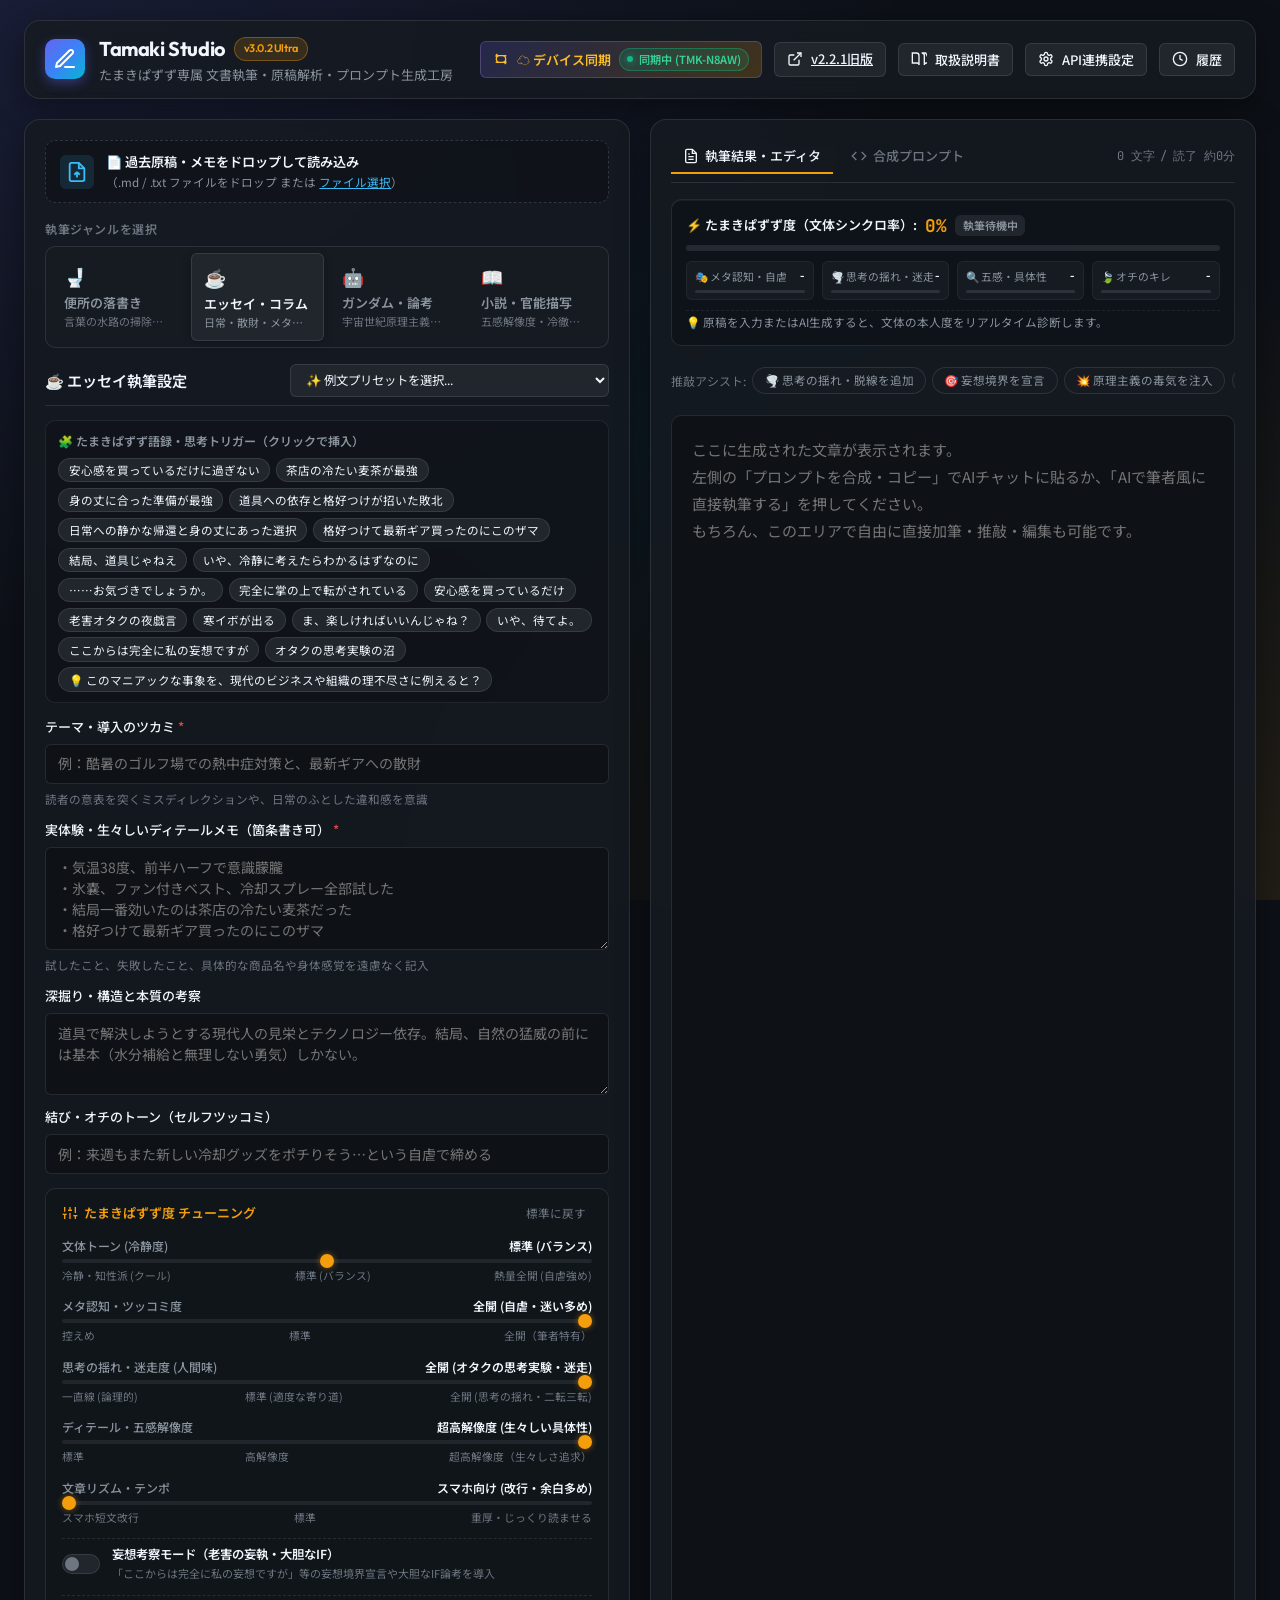
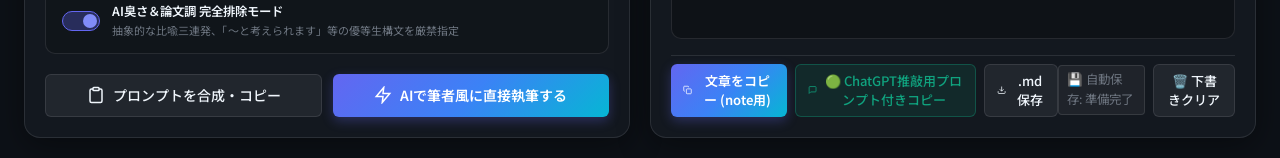
==== index.html @ 3c7a878f "Fix cloud relay server: Replace invalid KVDB with robust CORS REST API and verify POST/PUT/GET endpo" ====
<!DOCTYPE html>
<html lang="ja">
<head>
  <meta charset="UTF-8">
  <meta name="viewport" content="width=device-width, initial-scale=1.0, maximum-scale=1.0, user-scalable=no, viewport-fit=cover">
  <meta name="robots" content="noindex, nofollow">
  <title>Tamaki Studio v3.0.2 Ultra | たまきぱずず専属 執筆工房</title>
  <meta name="description" content="たまきぱずず氏特有の文体・思考様式（鋭いメタ認知・高い解像度・宇宙世紀原理主義・思考の迷走・生々しいリアリズム・軽妙なオチ）を完全再現する専用執筆支援スタジオ">
  
  <!-- iPhone / PWA Mobile App Support -->
  <meta name="apple-mobile-web-app-capable" content="yes">
  <meta name="apple-mobile-web-app-status-bar-style" content="black-translucent">
  <meta name="apple-mobile-web-app-title" content="TamakiStudio">
  <meta name="theme-color" content="#0d1117">
  <link rel="manifest" href="manifest.json">
  <link rel="apple-touch-icon" href="data:image/svg+xml,<svg xmlns='http://www.w3.org/2000/svg' viewBox='0 0 100 100' fill='%236366f1'><rect width='100' height='100' rx='20' fill='%230d1117'/><path d='M25 75h50M55 25l15 15L35 75l-15 5 5-15 30-40z' stroke='%23f59e0b' stroke-width='6' stroke-linecap='round' stroke-linejoin='round' fill='none'/></svg>">
  
  <link rel="preconnect" href="https://fonts.googleapis.com">
  <link rel="preconnect" href="https://fonts.gstatic.com" crossorigin>
  <link href="https://fonts.googleapis.com/css2?family=Inter:wght@300;400;500;600;700&family=Noto+Sans+JP:wght@300;400;500;700&family=Outfit:wght@400;600;700&family=JetBrains+Mono:wght@400;500&display=swap" rel="stylesheet">
  <link rel="stylesheet" href="styles.css">
</head>
<body>
  <div class="app-container">
    <!-- Header -->
    <header class="app-header">
      <div class="brand">
        <div class="logo-icon">
          <svg width="24" height="24" viewBox="0 0 24 24" fill="none" stroke="currentColor" stroke-width="2" stroke-linecap="round" stroke-linejoin="round">
            <path d="M12 20h9"></path>
            <path d="M16.5 3.5a2.121 2.121 0 0 1 3 3L7 19l-4 1 1-4L16.5 3.5z"></path>
          </svg>
        </div>
        <div class="brand-text">
          <h1>Tamaki Studio <span class="badge badge-pulse">v3.0.2 Ultra</span></h1>
          <p class="subtitle">たまきぱずず専属 文書執筆・原稿解析・プロンプト生成工房</p>
        </div>
      </div>
      <div class="header-actions">
        <button id="btn-mobile-sync" class="btn-secondary btn-sm btn-highlight-mobile" title="Mac ↔ iPhone クロスデバイス連続作業同期">
          <svg width="16" height="16" viewBox="0 0 24 24" fill="none" stroke="currentColor" stroke-width="2"><path d="M17.5 19.5 20 17m0 0-2.5-2.5M20 17H10C7.2 17 5 14.8 5 12s2.2-5 5-5h10M6.5 4.5 4 7m0 0 2.5 2.5M4 7h10c2.8 0 5 2.2 5 5s-2.2 5-5 5H4"/></svg>
          <span>☁️ デバイス同期</span>
          <span class="sync-status-badge" id="header-sync-status"><span class="sync-dot"></span><span id="sync-status-text">未同期</span></span>
        </button>
        <a href="./v2.2.1/index.html" target="_blank" id="btn-v221" class="btn-secondary btn-sm" title="旧バージョン v2.2.1 Pro を開く">
          <svg width="16" height="16" viewBox="0 0 24 24" fill="none" stroke="currentColor" stroke-width="2"><path d="M18 13v6a2 2 0 0 1-2 2H5a2 2 0 0 1-2-2V8a2 2 0 0 1 2-2h6"></path><polyline points="15 3 21 3 21 9"></polyline><line x1="10" y1="14" x2="21" y2="3"></line></svg>
          <span>v2.2.1旧版</span>
        </a>
        <button id="btn-guide" class="btn-secondary btn-sm" title="取扱説明書・ガイド">
          <svg width="16" height="16" viewBox="0 0 24 24" fill="none" stroke="currentColor" stroke-width="2"><path d="M2 3h6a4 4 0 0 1 4 4v14a3 3 0 0 0-3-3H2z"></path><path d="M22 3h-6a4 4 0 0 1 4 4v14a3 3 0 0 1 3-3h7z"></path></svg>
          <span>取扱説明書</span>
        </button>
        <button id="btn-api-settings" class="btn-secondary btn-sm" title="API設定">
          <svg width="16" height="16" viewBox="0 0 24 24" fill="none" stroke="currentColor" stroke-width="2"><path d="M12.22 2h-.44a2 2 0 0 0-2 2v.18a2 2 0 0 1-1 1.73l-.43.25a2 2 0 0 1-2 0l-.15-.08a2 2 0 0 0-2.73.73l-.22.38a2 2 0 0 0 .73 2.73l.15.1a2 2 0 0 1 1 1.72v.51a2 2 0 0 1-1 1.74l-.15.09a2 2 0 0 0-.73 2.73l.22.38a2 2 0 0 0 2.73.73l.15-.08a2 2 0 0 1 2 0l.43.25a2 2 0 0 1 1 1.73V20a2 2 0 0 0 2 2h.44a2 2 0 0 0 2-2v-.18a2 2 0 0 1 1-1.73l.43-.25a2 2 0 0 1 2 0l.15.08a2 2 0 0 0 2.73-.73l.22-.39a2 2 0 0 0-.73-2.73l-.15-.08a2 2 0 0 1-1-1.74v-.5a2 2 0 0 1 1-1.74l.15-.09a2 2 0 0 0 .73-2.73l-.22-.38a2 2 0 0 0-2.73-.73l-.15.08a2 2 0 0 1-2 0l-.43-.25a2 2 0 0 1-1-1.73V4a2 2 0 0 0-2-2z"></path><circle cx="12" cy="12" r="3"></circle></svg>
          <span>API連携設定</span>
        </button>
        <button id="btn-history" class="btn-secondary btn-sm" title="生成履歴">
          <svg width="16" height="16" viewBox="0 0 24 24" fill="none" stroke="currentColor" stroke-width="2"><circle cx="12" cy="12" r="10"></circle><polyline points="12 6 12 12 16 14"></polyline></svg>
          <span>履歴</span>
        </button>
      </div>
    </header>

    <!-- Main Workspace -->
    <main class="workspace-grid">
      <!-- Left Panel: Input & Control -->
      <section class="panel input-panel">
        
        <!-- Document Drop Zone (v2.0 New Feature) -->
        <div class="drop-zone-card" id="drop-zone">
          <input type="file" id="file-input" accept=".md,.txt,.json" class="hidden-file-input">
          <div class="drop-zone-inner" id="drop-zone-inner">
            <div class="drop-icon">
              <svg width="22" height="22" viewBox="0 0 24 24" fill="none" stroke="currentColor" stroke-width="2"><path d="M14 2H6a2 2 0 0 0-2 2v16a2 2 0 0 0 2 2h12a2 2 0 0 0 2-2V8z"></path><polyline points="14 2 14 8 20 8"></polyline><line x1="12" y1="18" x2="12" y2="12"></line><line x1="9" y1="15" x2="12" y2="12"></line><line x1="15" y1="15" x2="12" y2="12"></line></svg>
            </div>
            <div class="drop-text">
              <span class="drop-title">📄 過去原稿・メモをドロップして読み込み</span>
              <span class="drop-sub">（.md / .txt ファイルをドロップ または <span class="drop-link">ファイル選択</span>）</span>
            </div>
          </div>
          <!-- Loaded Document Status Bar -->
          <div class="loaded-doc-bar hidden" id="loaded-doc-bar">
            <div class="doc-info">
              <span class="doc-badge">読込原稿</span>
              <span class="doc-name" id="loaded-doc-name">note_subculture.md</span>
              <span class="doc-chars" id="loaded-doc-chars">(0文字)</span>
            </div>
            <div class="doc-actions">
              <button type="button" id="btn-apply-doc-form" class="btn-text-sm" title="原稿からフォームへ要点を自動展開">フォームへ展開</button>
              <button type="button" id="btn-clear-doc" class="btn-text-sm text-danger" title="原稿の読み込みを解除">&times; 解除</button>
            </div>
          </div>
        </div>

        <!-- Mode Tabs -->
        <div class="mode-tabs-container">
          <div class="tabs-label">執筆ジャンルを選択</div>
          <div class="mode-tabs">
            <button class="mode-tab" data-mode="detox" id="tab-detox">
              <span class="tab-icon">🚽</span>
              <span class="tab-title">便所の落書き</span>
              <span class="tab-desc">言葉の水路の掃除・無機質デトックス</span>
            </button>
            <button class="mode-tab active" data-mode="essay" id="tab-essay">
              <span class="tab-icon">☕</span>
              <span class="tab-title">エッセイ・コラム</span>
              <span class="tab-desc">日常・散財・メタ認知・軽妙なオチ</span>
            </button>
            <button class="mode-tab" data-mode="subculture" id="tab-subculture">
              <span class="tab-icon">🤖</span>
              <span class="tab-title">ガンダム・論考</span>
              <span class="tab-desc">宇宙世紀原理主義・トミノ節・SF考証</span>
            </button>
            <button class="mode-tab" data-mode="novel" id="tab-novel">
              <span class="tab-icon">📖</span>
              <span class="tab-title">小説・官能描写</span>
              <span class="tab-desc">五感解像度・冷徹なメタ認知・大人の機微</span>
            </button>
          </div>
        </div>

        <!-- Dynamic Form Fields -->
        <div class="form-container">
          <div class="form-header">
            <h2 id="form-title">☕ エッセイ執筆設定</h2>
            <div class="preset-selector-wrapper">
              <select id="preset-selector" class="preset-dropdown" title="代表的なプリセット原稿を選択">
                <option value="" disabled selected>✨ 例文プリセットを選択...</option>
                <optgroup label="☕ エッセイ・散財">
                  <option value="essay_golf">真夏の酷暑ゴルフと冷却ベスト散財</option>
                  <option value="essay_gadget">最新ガジェット沼と安心感の購入</option>
                </optgroup>
                <optgroup label="🤖 ガンダム・サブカル論考">
                  <option value="subculture_gundam52">ガンダム全52話打ち切りIFとトミノメモ</option>
                  <option value="subculture_colony">テキサスコロニー建造とメガ・イマジニアリング</option>
                  <option value="subculture_requiem">復讐のレクイエムと看板(IP)の必然性</option>
                </optgroup>
                <optgroup label="📖 小説・官能描写">
                  <option value="novel_office">雨の夜のオフィスと冷徹なメタ認知</option>
                  <option value="novel_drive">車内の密室と理性が崩れるグラデーション</option>
                </optgroup>
              </select>
            </div>
          </div>

          <!-- Detox Fields (便所の落書き・言葉の水路の掃除モード) -->
          <div class="mode-fields hidden" id="fields-detox">
            <div class="detox-card">
              <div class="detox-card-header">
                <span class="detox-badge">🚽 無機質デトックスモード</span>
                <span class="detox-counter" id="detox-char-count">0 文字</span>
              </div>
              <p class="detox-hint">
                パラメータやAI診断を意識せず、ただ頭に浮かんだ恥ずかしい文章や感情をそのまま吐き出してください。自意識の目詰まりを掃除する無機質な空間です。
              </p>
              <textarea id="detox-input" rows="7" class="detox-textarea" placeholder="ここに生の感情や思考をそのまま書き殴ってください（装飾・AIチェック・パラメータ設定は一切作動しません）..."></textarea>
              <button type="button" id="btn-send-to-studio" class="btn-primary btn-block" style="margin-top: 12px;">
                🚀 AIスタジオへ送る（本編執筆フォームへ展開）
              </button>
            </div>
          </div>

          <!-- Phrase & Thinking Trigger Palette (v2.0 New Feature) -->
          <div class="palette-container">
            <div class="palette-header">
              <span class="palette-title">🧩 たまきぱずず語録・思考トリガー（クリックで挿入）</span>
            </div>
            <div class="palette-chips" id="palette-chips">
              <!-- Dynamically populated based on active mode -->
            </div>
          </div>

          <!-- Essay Fields -->
          <div class="mode-fields" id="fields-essay">
            <div class="form-group">
              <label for="essay-theme">テーマ・導入のツカミ <span class="required">*</span></label>
              <input type="text" id="essay-theme" placeholder="例：酷暑のゴルフ場での熱中症対策と、最新ギアへの散財">
              <span class="hint">読者の意表を突くミスディレクションや、日常のふとした違和感を意識</span>
            </div>

            <div class="form-group">
              <label for="essay-experience">実体験・生々しいディテールメモ（箇条書き可） <span class="required">*</span></label>
              <textarea id="essay-experience" rows="4" placeholder="・気温38度、前半ハーフで意識朦朧
・氷嚢、ファン付きベスト、冷却スプレー全部試した
・結局一番効いたのは茶店の冷たい麦茶だった
・格好つけて最新ギア買ったのにこのザマ"></textarea>
              <span class="hint">試したこと、失敗したこと、具体的な商品名や身体感覚を遠慮なく記入</span>
            </div>

            <div class="form-group">
              <label for="essay-insight">深掘り・構造と本質の考察</label>
              <textarea id="essay-insight" rows="3" placeholder="道具で解決しようとする現代人の見栄とテクノロジー依存。結局、自然の猛威の前には基本（水分補給と無理しない勇気）しかない。"></textarea>
            </div>

            <div class="form-group">
              <label for="essay-ending">結び・オチのトーン（セルフツッコミ）</label>
              <input type="text" id="essay-ending" placeholder="例：来週もまた新しい冷却グッズをポチりそう…という自虐で締める">
            </div>
          </div>

          <!-- Subculture Fields -->
          <div class="mode-fields hidden" id="fields-subculture">
            <div class="form-group">
              <label for="subculture-target">対象作品・トピック <span class="required">*</span></label>
              <input type="text" id="subculture-target" placeholder="例：機動戦士ガンダム 全52話打ち切りIF / テキサスコロニー建造計画">
            </div>

            <div class="form-group">
              <label for="subculture-doubts">感じた違和感・率直な本音 / 思考実験 <span class="required">*</span></label>
              <textarea id="subculture-doubts" rows="3" placeholder="・もし52話まで完走していたら、シャアはア・バオア・クーで戦死してZも逆シャアも消滅していた？
・打ち切られたからこそガンプラブームが生まれ、作品の純度が高まった逆説。
・泥とオイルの匂いがする一兵卒視点のリアリズムこそが宇宙世紀の真髄。"></textarea>
              <span class="hint">看板(IP)と本質を切り分け、オールドタイプ視点の率直な引っかかりを記入</span>
            </div>

            <div class="form-group">
              <label for="subculture-insight">深掘りしたい論点・考察（商業分析・SF技術的検証）</label>
              <textarea id="subculture-insight" rows="4" placeholder="・トミノメモの精査と、富野由悠季という巨匠がアクシデントを劇薬に変えたドラマ構造。
・テキサスコロニー等のメガ・イマジニアリング（ISRU現地資源利用、気候制御、生態系パッケージ）。
・バンダイのビジネスモデルとファンの熱量の化学反応。"></textarea>
            </div>

            <div class="form-group">
              <label for="subculture-ending">結びのトーン</label>
              <input type="text" id="subculture-ending" placeholder="例：「完全に富野御大の掌の上」「今夜は大人しく積みプラのバリでも削る」という老害オタクの自虐着地">
            </div>
          </div>

          <!-- Novel Fields -->
          <div class="mode-fields hidden" id="fields-novel">
            <div class="form-group">
              <label for="novel-characters">登場人物（年齢・立場・性格） <span class="required">*</span></label>
              <textarea id="novel-characters" rows="2" placeholder="主人公：40代半ば・管理職・家庭あり・理性と欲望の板挟み
相手（女性）：30代前半・同僚・普段は凛としているが二人きりだと脆さを見せる"></textarea>
            </div>

            <div class="form-group">
              <label for="novel-setting">舞台・ロケーション・五感環境 <span class="required">*</span></label>
              <input type="text" id="novel-setting" placeholder="例：雨の日の夕暮れ、残業後の暗い事務所／地下駐車場の車内">
              <span class="hint">雨音、エアコンの送風音、タバコの匂い、シートの革の冷たさなど</span>
            </div>

            <div class="form-group">
              <label for="novel-focus">ハイライト・心理の焦点（冷徹な観察眼×情欲） <span class="required">*</span></label>
              <textarea id="novel-focus" rows="3" placeholder="・最初は躊躇し拒絶するが、徐々に理性が崩れていくグラデーション
・行為中も心のどこかで「自分は何をやっているのか」と冷徹に観察するメタ認知
・生々しい囁きと懇願、服を脱ぐ所作の解像度"></textarea>
            </div>

            <div class="form-group">
              <label for="novel-ending">行為後の余韻・着地</label>
              <input type="text" id="novel-ending" placeholder="例：静寂、雨音、戻らなければならない現実への意識とタバコの煙">
            </div>
          </div>

          <!-- Style Tuning Sliders -->
          <div class="tuning-section">
            <div class="tuning-header">
              <div class="tuning-title">
                <svg width="16" height="16" viewBox="0 0 24 24" fill="none" stroke="currentColor" stroke-width="2"><line x1="4" y1="21" x2="4" y2="14"></line><line x1="4" y1="10" x2="4" y2="3"></line><line x1="12" y1="21" x2="12" y2="12"></line><line x1="12" y1="8" x2="12" y2="3"></line><line x1="20" y1="21" x2="20" y2="16"></line><line x1="20" y1="12" x2="20" y2="3"></line><line x1="1" y1="14" x2="7" y2="14"></line><line x1="9" y1="8" x2="15" y2="8"></line><line x1="17" y1="16" x2="23" y2="16"></line></svg>
                たまきぱずず度 チューニング
              </div>
              <button type="button" id="btn-reset-tuning" class="btn-text-sm">標準に戻す</button>
            </div>

            <div class="slider-group">
              <div class="slider-label">
                <span>文体トーン (冷静度)</span>
                <span class="slider-value" id="val-tone">標準 (バランス)</span>
              </div>
              <input type="range" id="slider-tone" min="1" max="3" value="2" step="1">
              <div class="slider-ticks">
                <span>冷静・知性派 (クール)</span>
                <span>標準 (バランス)</span>
                <span>熱量全開 (自虐強め)</span>
              </div>
            </div>

            <div class="slider-group">
              <div class="slider-label">
                <span>メタ認知・ツッコミ度</span>
                <span class="slider-value" id="val-meta">全開 (自虐・迷い多め)</span>
              </div>
              <input type="range" id="slider-meta" min="1" max="3" value="3" step="1">
              <div class="slider-ticks">
                <span>控えめ</span>
                <span>標準</span>
                <span>全開（筆者特有）</span>
              </div>
            </div>

            <div class="slider-group">
              <div class="slider-label">
                <span>思考の揺れ・迷走度 (人間味)</span>
                <span class="slider-value" id="val-turbulence">全開 (オタクの思考実験・迷走)</span>
              </div>
              <input type="range" id="slider-turbulence" min="1" max="3" value="3" step="1">
              <div class="slider-ticks">
                <span>一直線 (論理的)</span>
                <span>標準 (適度な寄り道)</span>
                <span>全開 (思考の揺れ・二転三転)</span>
              </div>
            </div>

            <div class="slider-group">
              <div class="slider-label">
                <span>ディテール・五感解像度</span>
                <span class="slider-value" id="val-detail">超高解像度 (生々しい具体性)</span>
              </div>
              <input type="range" id="slider-detail" min="1" max="3" value="3" step="1">
              <div class="slider-ticks">
                <span>標準</span>
                <span>高解像度</span>
                <span>超高解像度（生々しさ追求）</span>
              </div>
            </div>

            <div class="slider-group">
              <div class="slider-label">
                <span>文章リズム・テンポ</span>
                <span class="slider-value" id="val-tempo">スマホ向け (改行・余白多め)</span>
              </div>
              <input type="range" id="slider-tempo" min="1" max="3" value="1" step="1">
              <div class="slider-ticks">
                <span>スマホ短文改行</span>
                <span>標準</span>
                <span>重厚・じっくり読ませる</span>
              </div>
            </div>

            <div class="toggle-group">
              <label class="toggle-switch">
                <input type="checkbox" id="toggle-delusion">
                <span class="toggle-slider"></span>
              </label>
              <div class="toggle-text">
                <span class="toggle-title">妄想考察モード（老害の妄執・大胆なIF）</span>
                <span class="toggle-desc">「ここからは完全に私の妄想ですが」等の妄想境界宣言や大胆なIF論考を導入</span>
              </div>
            </div>

            <div class="toggle-group">
              <label class="toggle-switch">
                <input type="checkbox" id="toggle-anti-ai" checked>
                <span class="toggle-slider"></span>
              </label>
              <div class="toggle-text">
                <span class="toggle-title">AI臭さ＆論文調 完全排除モード</span>
                <span class="toggle-desc">抽象的な比喩三連発、「〜と考えられます」等の優等生構文を厳禁指定</span>
              </div>
            </div>
          </div>

          <!-- Action Buttons -->
          <div class="form-actions">
            <button type="button" id="btn-build-prompt" class="btn-secondary btn-block">
              <svg width="18" height="18" viewBox="0 0 24 24" fill="none" stroke="currentColor" stroke-width="2"><path d="M16 4h2a2 2 0 0 1 2 2v14a2 2 0 0 1-2 2H6a2 2 0 0 1-2-2V6a2 2 0 0 1 2-2h2"></path><rect x="8" y="2" width="8" height="4" rx="1" ry="1"></rect></svg>
              プロンプトを合成・コピー
            </button>
            <button type="button" id="btn-ai-generate" class="btn-primary btn-block">
              <svg width="18" height="18" viewBox="0 0 24 24" fill="none" stroke="currentColor" stroke-width="2"><polygon points="13 2 3 14 12 14 11 22 21 10 12 10 13 2"></polygon></svg>
              AIで筆者風に直接執筆する
            </button>
          </div>
        </div>
      </section>

      <!-- Right Panel: Output & Editor -->
      <section class="panel output-panel">
        <div class="output-header">
          <div class="output-tabs">
            <button class="output-tab active" id="tab-preview">
              <svg width="16" height="16" viewBox="0 0 24 24" fill="none" stroke="currentColor" stroke-width="2"><path d="M14 2H6a2 2 0 0 0-2 2v16a2 2 0 0 0 2 2h12a2 2 0 0 0 2-2V8z"></path><polyline points="14 2 14 8 20 8"></polyline><line x1="16" y1="13" x2="8" y2="13"></line><line x1="16" y1="17" x2="8" y2="17"></line><polyline points="10 9 9 9 8 9"></polyline></svg>
              執筆結果・エディタ
            </button>
            <button class="output-tab" id="tab-prompt-view">
              <svg width="16" height="16" viewBox="0 0 24 24" fill="none" stroke="currentColor" stroke-width="2"><polyline points="16 18 22 12 16 6"></polyline><polyline points="8 6 2 12 8 18"></polyline></svg>
              合成プロンプト
            </button>
          </div>
          
          <div class="output-stats" id="output-stats">
            <span id="char-count">0 文字</span>
            <span class="divider">/</span>
            <span id="read-time">読了 約0分</span>
          </div>
        </div>

        <!-- Real-time Synchro-Meter (v2.1 ChatGPT & Claude Review Enhanced) -->
        <div class="synchro-meter-card" id="synchro-meter-card">
          <div class="synchro-top">
            <div class="synchro-score-wrapper">
              <span class="synchro-label">⚡ たまきぱずず度（文体シンクロ率）:</span>
              <span class="synchro-score" id="synchro-score-val">0%</span>
              <span class="synchro-badge" id="synchro-badge">執筆待機中</span>
            </div>
            <div class="synchro-bar-bg">
              <div class="synchro-bar-fill" id="synchro-bar-fill" style="width: 0%;"></div>
            </div>
          </div>

          <div class="synchro-metrics-grid">
            <div class="metric-item">
              <div class="metric-head">
                <span class="metric-name">🎭 メタ認知・自虐</span>
                <span class="metric-val" id="metric-meta-val">-</span>
              </div>
              <div class="metric-bar"><div class="metric-bar-fill" id="metric-meta-fill" style="width: 0%;"></div></div>
            </div>
            <div class="metric-item">
              <div class="metric-head">
                <span class="metric-name">🌪️ 思考の揺れ・迷走</span>
                <span class="metric-val" id="metric-turbulence-val">-</span>
              </div>
              <div class="metric-bar"><div class="metric-bar-fill" id="metric-turbulence-fill" style="width: 0%;"></div></div>
            </div>
            <div class="metric-item">
              <div class="metric-head">
                <span class="metric-name">🔍 五感・具体性</span>
                <span class="metric-val" id="metric-detail-val">-</span>
              </div>
              <div class="metric-bar"><div class="metric-bar-fill" id="metric-detail-fill" style="width: 0%;"></div></div>
            </div>
            <div class="metric-item">
              <div class="metric-head">
                <span class="metric-name">🍃 オチのキレ</span>
                <span class="metric-val" id="metric-ending-val">-</span>
              </div>
              <div class="metric-bar"><div class="metric-bar-fill" id="metric-ending-fill" style="width: 0%;"></div></div>
            </div>
          </div>
          
          <div class="synchro-advice" id="synchro-advice">
            💡 原稿を入力またはAI生成すると、文体の本人度をリアルタイム診断します。
          </div>
        </div>

        <!-- Fact Check & Hallucination Alert Banner -->
        <div id="fact-check-alert" class="alert-banner warning-banner hidden">
          <div class="alert-icon">🔍</div>
          <div class="alert-content">
            <div class="alert-title">要ファクトチェック・用語確認（原理主義者アラート）</div>
            <div class="alert-desc" id="fact-check-details"></div>
          </div>
        </div>

        <!-- Compliance & Privacy Alert Banner (v3.0 New Feature) -->
        <div id="compliance-alert" class="alert-banner danger-banner hidden">
          <div class="alert-icon">🛡️</div>
          <div class="alert-content">
            <div class="alert-title">コンプラ・身バレ アラート（特定固有名詞検知）</div>
            <div class="alert-desc" id="compliance-details"></div>
          </div>
          <button id="btn-anonymize-names" class="btn-text-sm">ワンクリックフィクション化</button>
        </div>

        <!-- AI Smell & Academic Tone Warning Banner -->
        <div id="ai-smell-alert" class="alert-banner hidden">
          <div class="alert-icon">⚠️</div>
          <div class="alert-content">
            <div class="alert-title">AI臭さ・論文調表現が検知されました</div>
            <div class="alert-desc" id="ai-smell-details"></div>
          </div>
          <button id="btn-fix-smell" class="btn-text-sm">ワンクリック脱論文化</button>
        </div>

        <!-- Quick Rewrite / Polish Chips -->
        <div class="quick-rewrite-bar">
          <span class="chip-label">推敲アシスト:</span>
          <button class="rewrite-chip" data-action="add-turbulence">🌪️ 思考の揺れ・脱線を追加</button>
          <button class="rewrite-chip" data-action="declare-delusion">🎯 妄想境界を宣言</button>
          <button class="rewrite-chip" data-action="add-toxic">💥 原理主義の毒気を注入</button>
          <button class="rewrite-chip" data-action="more-meta">🔥 自虐・ツッコミ追加</button>
          <button class="rewrite-chip" data-action="more-detail">🔍 五感解像度アップ</button>
          <button class="rewrite-chip" data-action="lighter-ending">🍃 軽やかにオチへ着地</button>
          <button class="rewrite-chip" data-action="clean-ai">✨ AI臭さ・論文調を除去</button>
        </div>

        <!-- Editor Area -->
        <div class="editor-wrapper">
          <!-- Text Area for Editing -->
          <textarea id="output-editor" class="editor-textarea" placeholder="ここに生成された文章が表示されます。
左側の「プロンプトを合成・コピー」でAIチャットに貼るか、「AIで筆者風に直接執筆する」を押してください。
もちろん、このエリアで自由に直接加筆・推敲・編集も可能です。"></textarea>

          <!-- Loading Overlay -->
          <div id="loading-overlay" class="loading-overlay hidden">
            <div class="spinner"></div>
            <div class="loading-text" id="loading-text">たまきぱずず風に執筆中...</div>
            <div class="loading-sub" id="loading-sub">（過去原稿のお手本を参照し、鋭いメタ認知と生々しいディテールを練り込み中）</div>
          </div>
        </div>

        <!-- Output Actions Footer -->
        <div class="output-footer">
          <div class="footer-left">
            <button id="btn-copy-output" class="btn-primary btn-sm">
              <svg width="16" height="16" viewBox="0 0 24 24" fill="none" stroke="currentColor" stroke-width="2"><rect x="9" y="9" width="13" height="13" rx="2" ry="2"></rect><path d="M5 15H4a2 2 0 0 1-2-2V4a2 2 0 0 1 2-2h9a2 2 0 0 1 2 2v1"></path></svg>
              <span>文章をコピー (note用)</span>
            </button>
            <button id="btn-copy-chatgpt" class="btn-secondary btn-sm btn-chatgpt-copy" title="ChatGPTでの推敲用に指示プロンプト付きでクリップボードにコピー">
              <svg width="16" height="16" viewBox="0 0 24 24" fill="none" stroke="currentColor" stroke-width="2"><path d="M21 15a2 2 0 0 1-2 2H7l-4 4V5a2 2 0 0 1 2-2h14a2 2 0 0 1 2 2z"></path></svg>
              <span>🟢 ChatGPT推敲用プロンプト付きコピー</span>
            </button>
            <button id="btn-download-md" class="btn-secondary btn-sm">
              <svg width="16" height="16" viewBox="0 0 24 24" fill="none" stroke="currentColor" stroke-width="2"><path d="M21 15v4a2 2 0 0 1-2 2H5a2 2 0 0 1-2-2v-4"></path><polyline points="7 10 12 15 17 10"></polyline><line x1="12" y1="15" x2="12" y2="3"></line></svg>
              <span>.md 保存</span>
            </button>
          </div>
          <div class="footer-right" style="display: flex; align-items: center; gap: 8px;">
            <span class="autosave-badge" id="autosave-status-text" style="font-size: 0.78rem; color: var(--text-muted); padding: 4px 8px; background: rgba(255,255,255,0.05); border-radius: 4px; border: 1px solid var(--border-color, rgba(255,255,255,0.1));">💾 自動保存: 準備完了</span>
            <button id="btn-clear-draft" class="btn-secondary btn-sm" title="入力内容・下書きをクリアして初期状態に戻す">
              <span>🗑️ 下書きクリア</span>
            </button>
          </div>
        </div>
      </section>
    </main>

    <!-- Modal: API Settings -->
    <div id="modal-api-settings" class="modal-backdrop hidden">
      <div class="modal-card">
        <div class="modal-header">
          <h3>⚡ API連携設定</h3>
          <button class="modal-close" id="btn-close-api-modal">&times;</button>
        </div>
        <div class="modal-body">
          <p class="modal-desc">
            Gemini APIキーを設定すると、アプリ内で直接「たまきぱずず風」の文章を瞬時に執筆・生成できます。<br>
            <small>※ APIキーはお使いのブラウザ（LocalStorage）にのみ安全に保存され、外部サーバーへ送信されません。</small>
          </p>

          <div class="form-group">
            <label for="api-key-input">Google Gemini API Key</label>
            <input type="password" id="api-key-input" placeholder="AIzaSy...">
            <span class="hint"><a href="https://aistudio.google.com/app/apikey" target="_blank" rel="noopener">Google AI Studio</a> から無料で即座に取得できます。</span>
          </div>

          <div class="form-group">
            <div style="display: flex; justify-content: space-between; align-items: center; margin-bottom: 6px;">
              <label for="api-model-select" style="margin-bottom: 0;">使用モデル</label>
              <button id="btn-fetch-models" type="button" class="btn-secondary btn-sm" style="padding: 4px 10px; font-size: 12px; cursor: pointer;">🔍 利用可能モデルを自動取得</button>
            </div>
            <select id="api-model-select">
              <option value="gemini-1.5-flash-latest">Gemini 1.5 Flash (最新・無料枠おすすめ)</option>
              <option value="gemini-1.5-flash-002">Gemini 1.5 Flash 002 (安定)</option>
              <option value="gemini-1.5-flash-001">Gemini 1.5 Flash 001</option>
              <option value="gemini-1.5-flash">Gemini 1.5 Flash</option>
              <option value="gemini-1.5-pro-latest">Gemini 1.5 Pro (最新・高精度)</option>
              <option value="gemini-1.5-pro">Gemini 1.5 Pro</option>
              <option value="gemini-2.0-flash">Gemini 2.0 Flash</option>
              <option value="gemini-2.0-flash-lite">Gemini 2.0 Flash-Lite</option>
            </select>
            <span id="model-fetch-status" class="hint" style="margin-top: 4px; display: none;"></span>
          </div>
        </div>
        <div class="modal-footer">
          <button id="btn-save-api" class="btn-primary">設定を保存</button>
        </div>
      </div>
    </div>

    <!-- Modal: History -->
    <div id="modal-history" class="modal-backdrop hidden">
      <div class="modal-card modal-lg">
        <div class="modal-header">
          <h3>🕒 執筆・生成履歴</h3>
          <button class="modal-close" id="btn-close-history-modal">&times;</button>
        </div>
        <div class="modal-body">
          <div id="history-list" class="history-list">
            <!-- Rendered by JS -->
          </div>
        </div>
        <div class="modal-footer">
          <button id="btn-clear-history" class="btn-secondary btn-sm">履歴を全消去</button>
        </div>
      </div>
    </div>

    <!-- Modal: Guide / Walkthrough -->
    <div id="modal-guide" class="modal-backdrop hidden">
      <div class="modal-card modal-lg">
        <div class="modal-header">
          <h3>📖 Tamaki Studio v3.0.2 Ultra 完全取扱説明書</h3>
          <button class="modal-close" id="btn-close-guide-modal">&times;</button>
        </div>
        <div class="modal-body">
          <div class="guide-content" style="font-size: 0.875rem; line-height: 1.7; color: var(--text-primary);">
            <h4 style="color: var(--text-accent); margin-bottom: 0.5rem;">📱 iPhone / スマホでの快適な使い方</h4>
            <p style="margin-bottom: 0.75rem; color: var(--text-secondary);">
              Safariの「共有」ボタン →「<strong>ホーム画面に追加</strong>」を行うと、iPhoneのホーム画面から全画面のネイティブアプリ感覚でいつでも一発起動できます。
            </p>

            <h4 style="color: var(--text-accent); margin-top: 1rem; margin-bottom: 0.5rem;">✨ v3.0.2 Ultra 新搭載・強化機能</h4>
            <ul style="padding-left: 1.25rem; margin-bottom: 0.75rem; display: flex; flex-direction: column; gap: 0.4rem; color: var(--text-secondary);">
              <li><strong style="color: var(--text-primary);">⏱️ 選択式・自動保存＆Mac↔iPhoneクラウド同期 (v3.0.2)</strong>: 自動保存・同期周期（5秒〜5分、またはオフ）を自由選択。MacとiPhone間での最新執筆データの双方向同期が自動実行されます。</li>
              <li><strong style="color: var(--text-primary);">💾 全入力項目のリアルタイム自動保存＆復元</strong>: フォーム入力、チューニング値、エディタ内容をリアルタイムに自動保存。再読み込み時やデバイス間移動時にも自動で復元されます。</li>
              <li><strong style="color: var(--text-primary);">🟢 ChatGPT推敲バトンタッチ</strong>: 生成・調整した原稿を特製「皮肉屋でサブカル愛ある優秀な編集者」プロンプトで包んでクリップボードにコピー。Gemini（作成）→ ChatGPT（無料枠での伴走・推敲）の最強連携！</li>
              <li><strong style="color: var(--text-primary);">🚽 便所の落書き（言葉の水路の掃除）</strong>: パラメータやAI評価を一切排除した無機質テキスト空間。自意識の目詰まりを排して感情を吐き出し、「AIスタジオへ送る」で執筆フォームへ一気展開。</li>
              <li><strong style="color: var(--text-primary);">🛡️ コンプラ・身バレ アラート</strong>: 実在の車種名（マークIIプレミオ等）やホテル名などの特定固有名詞を自動検知。「⚠️生々しすぎます」と警告＆ワンクリックフィクション化置換！</li>
              <li><strong style="color: var(--text-primary);">💡 一般ビジネス論への昇華トリガー</strong>: 思考トリガーに「このマニアックな事象を、現代のビジネスや組織の理不尽さに例えると？」を追加。マニア知識を普遍的なビジネス論へと引き上げる知的ギャップ構成を自動化。</li>
            </ul>

            <h4 style="color: var(--text-accent); margin-top: 1rem; margin-bottom: 0.5rem;">🚀 noteへの投稿・シームレス執筆フロー</h4>
            <ol style="padding-left: 1.25rem; display: flex; flex-direction: column; gap: 0.35rem; color: var(--text-secondary);">
              <li>「便所の落書き」モードで頭の中の感情やテーマを吐き出し、「AIスタジオへ送る」をタップ</li>
              <li>「AIで筆者風に直接執筆」を押してGeminiでベース原稿を生成</li>
              <li>「🟢 ChatGPT推敲用コピー」を押してChatGPTに貼り付け、推敲・ブラッシュアップを実施</li>
              <li>「文章をコピー (note用)」で最終原稿を取得し、note新規投稿へ貼り付け！</li>
            </ol>
          </div>
        </div>
        <div class="modal-footer">
          <button id="btn-close-guide-footer" class="btn-primary btn-sm">閉じる</button>
        </div>
      </div>
    </div>

    <!-- Modal: Mac ↔ iPhone Cross-Device Sync (Tamaki Sync 3.0) -->
    <div id="modal-mobile-sync" class="modal-backdrop hidden">
      <div class="modal-card modal-card-large">
        <div class="modal-header">
          <h3>☁️ Mac ↔ iPhone クロスデバイス連続作業同期 (Tamaki Sync 3.0)</h3>
          <button class="modal-close" id="btn-close-mobile-modal">&times;</button>
        </div>
        <div class="modal-body">
          <!-- Sync Mode Tabs -->
          <div class="sync-nav-tabs">
            <button id="btn-sync-tab-auto" class="sync-tab-btn active">
              <span>☁️ クラウド自動連動</span>
            </button>
            <button id="btn-sync-tab-qr" class="sync-tab-btn">
              <span>📱 1タップQR引き継ぎ</span>
            </button>
            <button id="btn-sync-tab-clip" class="sync-tab-btn">
              <span>📋 クリップボード連携</span>
            </button>
          </div>

          <!-- Panel 1: Cloud Auto Sync -->
          <div id="sync-panel-auto" class="sync-panel active">
            <div class="sync-status-card">
              <div class="sync-status-header">
                <span class="sync-badge-large" id="sync-card-badge"><span class="sync-dot"></span> リアルタイム同期中</span>
                <span class="sync-time-text" id="sync-card-time">最終同期: 未同期</span>
              </div>
              <p class="sync-desc">
                MacとiPhoneで<strong>同じペアリング同期コード</strong>を設定すると、文字を入力するたびにクラウドへ保存され、別端末を開いたときにそのまま続きから作業を再開できます。
              </p>
            </div>

            <div class="form-group" style="margin-top: 1rem;">
              <label style="font-size: 0.8rem; font-weight: 600;">🔑 あなたのペアリング同期コード (Sync Key)</label>
              <div style="display: flex; gap: 0.5rem;">
                <input type="text" id="sync-code-input" style="font-family: monospace; font-size: 1rem; font-weight: 700; letter-spacing: 2px; text-transform: uppercase; text-align: center;" placeholder="TMK-XXXX">
                <button id="btn-gen-sync-code" class="btn-secondary btn-sm" title="新しいコードを生成">🎲 再生成</button>
                <button id="btn-save-sync-code" class="btn-primary btn-sm">接続設定</button>
              </div>
              <p class="help-text">※ iPhoneでも同じコードを入れるだけでペアリングが完了します。</p>
            </div>

            <div class="form-group" style="margin-top: 1rem;">
              <label style="font-size: 0.8rem; font-weight: 600; display: flex; justify-content: space-between; align-items: center;">
                <span>⏱️ 自動保存・同期の周期</span>
                <span id="sync-interval-indicator" class="sync-interval-indicator" style="font-size: 0.75rem; color: #10b981; font-weight: 500;">🟢 10秒周期で同期中</span>
              </label>
              <div style="display: flex; gap: 0.5rem; align-items: center;">
                <select id="sync-interval-select" class="form-select-dark" style="flex: 1; padding: 0.6rem 0.8rem; border-radius: 8px; border: 1px solid rgba(255,255,255,0.15); background: rgba(15, 23, 42, 0.8); color: #f8fafc; font-size: 0.9rem; outline: none;">
                  <option value="0">オフ (手動 / 入力時のみ)</option>
                  <option value="5000">5秒ごと (高頻度リアルタイム)</option>
                  <option value="10000" selected>10秒ごと (推奨)</option>
                  <option value="30000">30秒ごと</option>
                  <option value="60000">1分ごと</option>
                  <option value="300000">5分ごと</option>
                </select>
              </div>
              <p class="help-text">※ 指定した周期でローカル保存およびMac ↔ iPhone間のクラウド同期を自動実行します。</p>
            </div>

            <div class="sync-action-buttons" style="display: flex; gap: 0.75rem; margin-top: 1.25rem;">
              <button id="btn-pull-cloud-sync" class="btn-secondary btn-sm" style="flex: 1; padding: 0.75rem; font-weight: 600; display: flex; align-items: center; justify-content: center; gap: 0.4rem;">
                <svg width="18" height="18" viewBox="0 0 24 24" fill="none" stroke="currentColor" stroke-width="2"><path d="M21 15v4a2 2 0 0 1-2 2H5a2 2 0 0 1-2-2v-4"></path><polyline points="7 10 12 15 17 10"></polyline><line x1="12" y1="15" x2="12" y2="3"></line></svg>
                <span>クラウドから続きを取得</span>
              </button>
              <button id="btn-push-cloud-sync" class="btn-primary btn-sm" style="flex: 1; padding: 0.75rem; font-weight: 600; display: flex; align-items: center; justify-content: center; gap: 0.4rem;">
                <svg width="18" height="18" viewBox="0 0 24 24" fill="none" stroke="currentColor" stroke-width="2"><path d="M17 18a5 5 0 0 0-10 0"></path><line x1="12" y1="9" x2="12" y2="15"></line><line x1="9" y1="12" x2="15" y2="12"></line><path d="M17.5 19H19a3 3 0 0 0 0-6h-.025A5.56 5.56 0 0 0 16 7.025A5.4 5.4 0 0 0 11 3.5C7.96 3.5 5.5 5.96 5.5 9c0 .4.04.79.12 1.17A4.5 4.5 0 0 0 2 14.5 4.5 4.5 0 0 0 6.5 19H7"></path></svg>
                <span>今すぐクラウドに保存</span>
              </button>
            </div>
          </div>

          <!-- Panel 2: Direct QR Handoff -->
          <div id="sync-panel-qr" class="sync-panel">
            <div style="display: flex; gap: 0.5rem; justify-content: center; margin-bottom: 1rem;">
              <button id="btn-sync-type-remote" class="btn-secondary btn-sm active" style="flex: 1; font-weight: 600;">🌐 Web / 外出先用 (GitHub Pages)</button>
              <button id="btn-sync-type-wifi" class="btn-secondary btn-sm" style="flex: 1;">🏠 ローカルWi-Fi用</button>
            </div>

            <p class="modal-desc" id="mobile-sync-desc" style="margin-bottom: 0.75rem; font-size: 0.85rem; color: var(--text-secondary); text-align: center;">
              iPhoneの<strong>カメラアプリ</strong>で以下のQRコードをかざすと、自動的にペアリングされた状態でSafariが起動し、続きが書けます。
            </p>
            
            <div style="text-align: center;">
              <div id="qrcode-container" class="qrcode-wrapper" style="display: inline-flex; padding: 1rem; background: #ffffff; border-radius: 12px; box-shadow: 0 4px 20px rgba(0,0,0,0.3); margin: 0.5rem auto 1rem;">
                <!-- QR Code will be injected here -->
              </div>
            </div>

            <div class="form-group" style="text-align: left; margin-top: 0.5rem;">
              <label style="font-size: 0.75rem;" id="mobile-url-label">直接アクセス＆引き継ぎURL</label>
              <div style="display: flex; gap: 0.5rem;">
                <input type="text" id="mobile-access-url" style="font-family: monospace; font-size: 0.85rem;" value="http://192.168.0.12:8085">
                <button id="btn-copy-mobile-url" class="btn-secondary btn-sm" style="white-space: nowrap;">URLコピー</button>
              </div>
            </div>
          </div>

          <!-- Panel 3: Universal Clipboard Sync -->
          <div id="sync-panel-clip" class="sync-panel">
            <p class="modal-desc" style="margin-bottom: 1rem; font-size: 0.85rem; color: var(--text-secondary);">
              MacとiPhoneが同じApple IDでログインしている場合、<strong>ユニバーサルクリップボード (Handoff)</strong> を使って一瞬で文章データを引き継げます。
            </p>

            <div style="display: flex; flex-direction: column; gap: 0.75rem;">
              <button id="btn-copy-clipboard-sync" class="btn-secondary btn-sm" style="padding: 0.8rem; text-align: left; display: flex; align-items: center; justify-content: space-between;">
                <div>
                  <div style="font-weight: 600; font-size: 0.9rem;">📋 現在の作業全データをクリップボードにコピー</div>
                  <div style="font-size: 0.75rem; color: var(--text-muted);">入力中の文章・下書き・モデル設定をまとめてコピーします</div>
                </div>
                <span class="btn-icon">➔</span>
              </button>

              <button id="btn-restore-clipboard-sync" class="btn-primary btn-sm" style="padding: 0.8rem; text-align: left; display: flex; align-items: center; justify-content: space-between;">
                <div>
                  <div style="font-weight: 600; font-size: 0.9rem;">📥 クリップボードから作業全データを復元</div>
                  <div style="font-size: 0.75rem; color: var(--text-muted);">コピーされたデータを読み込んでエディタに復元します</div>
                </div>
                <span class="btn-icon">➔</span>
              </button>
            </div>
          </div>

          <div class="mobile-guide-steps" style="margin-top: 1.25rem; text-align: left; background: var(--bg-tertiary); padding: 1rem; border-radius: 8px; border: 1px solid var(--border-subtle);">
            <div style="font-weight: 600; color: var(--accent-amber); font-size: 0.85rem; margin-bottom: 0.5rem;" id="mobile-guide-title">📲 iPhoneホーム画面に追加してアプリ化する手順</div>
            <ol style="padding-left: 1.25rem; font-size: 0.8rem; color: var(--text-secondary); display: flex; flex-direction: column; gap: 0.35rem;" id="mobile-guide-list">
              <li>iPhoneの <strong>Safari</strong> でアクセスURL（またはQRコード）を開く</li>
              <li>画面下の <strong>「共有」ボタン</strong>（四角から上矢印）をタップ</li>
              <li><strong>「ホーム画面に追加」</strong> をタップ</li>
              <li>ホーム画面に専用アイコンが並び、全画面アプリとして起動・スムーズに連携できます！</li>
            </ol>
          </div>
        </div>
        <div class="modal-footer">
          <button id="btn-close-mobile-footer" class="btn-primary btn-sm">閉じる</button>
        </div>
      </div>
    </div>

    <!-- Mobile Bottom Navigation (Visible on <= 768px screens) -->
    <nav class="mobile-bottom-nav" id="mobile-bottom-nav">
      <button class="mobile-nav-btn active" id="btn-mob-tab-input" data-target="input">
        <svg width="18" height="18" viewBox="0 0 24 24" fill="none" stroke="currentColor" stroke-width="2"><path d="M12 20h9"></path><path d="M16.5 3.5a2.121 2.121 0 0 1 3 3L7 19l-4 1 1-4L16.5 3.5z"></path></svg>
        <span>⚙️ 設定</span>
      </button>
      <button class="mobile-nav-btn" id="btn-mob-tab-editor" data-target="editor">
        <svg width="18" height="18" viewBox="0 0 24 24" fill="none" stroke="currentColor" stroke-width="2"><path d="M14 2H6a2 2 0 0 0-2 2v16a2 2 0 0 0 2 2h12a2 2 0 0 0 2-2V8z"></path><polyline points="14 2 14 8 20 8"></polyline><line x1="16" y1="13" x2="8" y2="13"></line><line x1="16" y1="17" x2="8" y2="17"></line><polyline points="10 9 9 9 8 9"></polyline></svg>
        <span>📝 執筆</span>
        <span class="mob-sync-pill" id="mob-sync-pill">0%</span>
      </button>
      <button class="mobile-nav-btn" id="btn-mob-tab-sync" data-target="sync">
        <svg width="18" height="18" viewBox="0 0 24 24" fill="none" stroke="currentColor" stroke-width="2"><path d="M17.5 19.5 20 17m0 0-2.5-2.5M20 17H10C7.2 17 5 14.8 5 12s2.2-5 5-5h10M6.5 4.5 4 7m0 0 2.5 2.5M4 7h10c2.8 0 5 2.2 5 5s-2.2 5-5 5H4"/></svg>
        <span>☁️ 同期</span>
      </button>
    </nav>
  </div>

  <!-- Global Floating Toast Notification -->
  <div id="toast-message" class="toast hidden">コピーしました！</div>

  <script src="qrcode.min.js"></script>
  <script src="app.js?v=3.0.2.4"></script>
</body>
</html>
---- styles.css ----
/* ==========================================================================
   Tamaki Studio v2.0 Pro - Stylesheet (Dark Modern Editorial Theme)
   ========================================================================== */

:root {
  /* Color Tokens */
  --bg-primary: #0d1117;
  --bg-secondary: #161b22;
  --bg-tertiary: #21262d;
  --bg-card: rgba(22, 27, 34, 0.85);
  --bg-input: #0e1217;
  
  --border-subtle: rgba(240, 246, 252, 0.1);
  --border-focus: #58a6ff;
  --border-accent: rgba(245, 158, 11, 0.4);
  --border-glow: rgba(99, 102, 241, 0.4);

  --text-primary: #f0f6fc;
  --text-secondary: #8b949e;
  --text-muted: #6e7681;
  --text-accent: #f59e0b; /* Amber */
  --text-cyan: #38bdf8;
  --text-success: #3fb950;
  --text-danger: #f85149;

  --accent-gradient: linear-gradient(135deg, #f59e0b 0%, #ef4444 100%);
  --brand-gradient: linear-gradient(135deg, #6366f1 0%, #3b82f6 50%, #06b6d4 100%);
  --success-gradient: linear-gradient(135deg, #2ea043 0%, #238636 100%);
  --card-glow: 0 8px 32px 0 rgba(0, 0, 0, 0.4);

  /* Typography */
  --font-main: 'Noto Sans JP', 'Inter', -apple-system, BlinkMacSystemFont, sans-serif;
  --font-display: 'Outfit', 'Noto Sans JP', sans-serif;
  --font-mono: 'JetBrains Mono', monospace;

  /* Layout & Spacing */
  --radius-sm: 6px;
  --radius-md: 10px;
  --radius-lg: 16px;
  --radius-full: 9999px;
  --transition-fast: 0.15s ease;
  --transition-normal: 0.25s cubic-bezier(0.16, 1, 0.3, 1);
}

/* Base & Reset */
*, *::before, *::after {
  box-sizing: border-box;
  margin: 0;
  padding: 0;
}

.hidden {
  display: none !important;
}

body {
  font-family: var(--font-main);
  background-color: var(--bg-primary);
  color: var(--text-primary);
  line-height: 1.6;
  min-height: 100vh;
  -webkit-font-smoothing: antialiased;
  background-image: 
    radial-gradient(at 0% 0%, rgba(99, 102, 241, 0.14) 0px, transparent 50%),
    radial-gradient(at 100% 100%, rgba(245, 158, 11, 0.09) 0px, transparent 50%),
    radial-gradient(at 50% 50%, rgba(6, 182, 212, 0.05) 0px, transparent 60%);
  background-attachment: fixed;
}

/* App Container */
.app-container {
  max-width: 1680px;
  margin: 0 auto;
  padding: 1.25rem 1.5rem;
  display: flex;
  flex-direction: column;
  min-height: 100vh;
  gap: 1.25rem;
}

/* Header */
.app-header {
  display: flex;
  justify-content: space-between;
  align-items: center;
  padding: 0.75rem 1.25rem;
  background: var(--bg-card);
  backdrop-filter: blur(12px);
  border: 1px solid var(--border-subtle);
  border-radius: var(--radius-lg);
  box-shadow: var(--card-glow);
}

.brand {
  display: flex;
  align-items: center;
  gap: 0.875rem;
}

.logo-icon {
  width: 40px;
  height: 40px;
  border-radius: var(--radius-md);
  background: var(--brand-gradient);
  display: flex;
  align-items: center;
  justify-content: center;
  color: #fff;
  box-shadow: 0 4px 12px rgba(99, 102, 241, 0.4);
}

.brand-text h1 {
  font-family: var(--font-display);
  font-size: 1.25rem;
  font-weight: 700;
  letter-spacing: -0.02em;
  display: flex;
  align-items: center;
  gap: 0.5rem;
}

.brand-text .badge {
  font-size: 0.6875rem;
  font-weight: 600;
  padding: 0.15rem 0.55rem;
  background: rgba(245, 158, 11, 0.15);
  color: var(--text-accent);
  border: 1px solid rgba(245, 158, 11, 0.35);
  border-radius: var(--radius-full);
}

.badge-pulse {
  animation: pulse-glow 2.5s infinite ease-in-out;
}

@keyframes pulse-glow {
  0%, 100% { box-shadow: 0 0 0 0 rgba(245, 158, 11, 0.4); }
  50% { box-shadow: 0 0 8px 2px rgba(245, 158, 11, 0.6); }
}

.brand-text .subtitle {
  font-size: 0.8125rem;
  color: var(--text-secondary);
}

.header-actions {
  display: flex;
  align-items: center;
  gap: 0.75rem;
}

/* Document Drop Zone (v2.0 New Feature) */
.drop-zone-card {
  background: rgba(14, 18, 23, 0.65);
  border: 1.5px dashed rgba(240, 246, 252, 0.15);
  border-radius: var(--radius-md);
  padding: 0.65rem 0.9rem;
  cursor: pointer;
  transition: all var(--transition-normal);
  position: relative;
  overflow: hidden;
}

.drop-zone-card:hover, .drop-zone-card.drag-over {
  border-color: var(--text-cyan);
  background: rgba(56, 189, 248, 0.08);
  box-shadow: 0 0 14px rgba(56, 189, 248, 0.2);
}

.hidden-file-input {
  display: none;
}

.drop-zone-inner {
  display: flex;
  align-items: center;
  gap: 0.75rem;
}

.drop-icon {
  color: var(--text-cyan);
  display: flex;
  align-items: center;
  justify-content: center;
  background: rgba(56, 189, 248, 0.12);
  padding: 6px;
  border-radius: var(--radius-sm);
}

.drop-text {
  display: flex;
  flex-direction: column;
  gap: 1px;
}

.drop-title {
  font-size: 0.825rem;
  font-weight: 600;
  color: var(--text-primary);
}

.drop-sub {
  font-size: 0.725rem;
  color: var(--text-secondary);
}

.drop-link {
  color: var(--text-cyan);
  text-decoration: underline;
}

.loaded-doc-bar {
  display: flex;
  justify-content: space-between;
  align-items: center;
  padding: 0.25rem 0;
}

.doc-info {
  display: flex;
  align-items: center;
  gap: 0.5rem;
  overflow: hidden;
}

.doc-badge {
  font-size: 0.6875rem;
  font-weight: 600;
  padding: 0.1rem 0.4rem;
  background: rgba(63, 185, 80, 0.15);
  color: var(--text-success);
  border: 1px solid rgba(63, 185, 80, 0.3);
  border-radius: var(--radius-sm);
  white-space: nowrap;
}

.doc-name {
  font-size: 0.8125rem;
  font-weight: 600;
  color: var(--text-primary);
  white-space: nowrap;
  overflow: hidden;
  text-overflow: ellipsis;
  max-width: 220px;
}

.doc-chars {
  font-size: 0.75rem;
  color: var(--text-secondary);
}

.doc-actions {
  display: flex;
  align-items: center;
  gap: 0.5rem;
}

/* Preset Dropdown */
.preset-selector-wrapper {
  position: relative;
}

.preset-dropdown {
  background: var(--bg-tertiary);
  color: var(--text-primary);
  border: 1px solid var(--border-subtle);
  border-radius: var(--radius-sm);
  padding: 0.35rem 0.65rem;
  font-size: 0.775rem;
  font-family: var(--font-main);
  cursor: pointer;
  outline: none;
  transition: all var(--transition-fast);
}

.preset-dropdown:hover, .preset-dropdown:focus {
  border-color: var(--text-accent);
  background: rgba(245, 158, 11, 0.08);
}

/* Phrase & Thinking Trigger Palette */
.palette-container {
  background: rgba(14, 18, 23, 0.55);
  border: 1px solid rgba(240, 246, 252, 0.08);
  border-radius: var(--radius-md);
  padding: 0.65rem 0.75rem;
  display: flex;
  flex-direction: column;
  gap: 0.45rem;
}

.palette-header {
  display: flex;
  justify-content: space-between;
  align-items: center;
}

.palette-title {
  font-size: 0.75rem;
  font-weight: 600;
  color: var(--text-secondary);
  display: flex;
  align-items: center;
  gap: 0.35rem;
}

.palette-chips {
  display: flex;
  flex-wrap: wrap;
  gap: 0.35rem;
}

.palette-chip {
  background: var(--bg-tertiary);
  color: var(--text-primary);
  border: 1px solid var(--border-subtle);
  border-radius: var(--radius-full);
  padding: 0.2rem 0.6rem;
  font-size: 0.725rem;
  cursor: pointer;
  transition: all var(--transition-fast);
  white-space: nowrap;
  user-select: none;
}

.palette-chip:hover {
  background: rgba(99, 102, 241, 0.15);
  border-color: rgba(99, 102, 241, 0.4);
  color: #a5b4fc;
  transform: translateY(-1px);
}

.palette-chip:active {
  transform: translateY(0);
}

/* Real-time Synchro-Meter Card (v2.0 New Feature) */
.synchro-meter-card {
  background: rgba(14, 18, 23, 0.7);
  border: 1px solid rgba(240, 246, 252, 0.1);
  border-radius: var(--radius-md);
  padding: 0.75rem 0.9rem;
  display: flex;
  flex-direction: column;
  gap: 0.6rem;
  box-shadow: inset 0 1px 0 rgba(255, 255, 255, 0.05);
}

.synchro-top {
  display: flex;
  flex-direction: column;
  gap: 0.35rem;
}

.synchro-score-wrapper {
  display: flex;
  align-items: center;
  gap: 0.5rem;
}

.synchro-label {
  font-size: 0.8125rem;
  font-weight: 600;
  color: var(--text-primary);
}

.synchro-score {
  font-family: var(--font-mono);
  font-size: 1.1rem;
  font-weight: 700;
  color: var(--text-accent);
}

.synchro-badge {
  font-size: 0.6875rem;
  font-weight: 600;
  padding: 0.1rem 0.45rem;
  border-radius: var(--radius-sm);
  background: var(--bg-tertiary);
  color: var(--text-secondary);
}

.synchro-badge.high {
  background: rgba(63, 185, 80, 0.15);
  color: var(--text-success);
  border: 1px solid rgba(63, 185, 80, 0.3);
}

.synchro-badge.medium {
  background: rgba(245, 158, 11, 0.15);
  color: var(--text-accent);
  border: 1px solid rgba(245, 158, 11, 0.3);
}

.synchro-bar-bg {
  width: 100%;
  height: 6px;
  background: rgba(240, 246, 252, 0.1);
  border-radius: var(--radius-full);
  overflow: hidden;
}

.synchro-bar-fill {
  height: 100%;
  background: var(--accent-gradient);
  border-radius: var(--radius-full);
  transition: width 0.4s ease;
}

.synchro-metrics-grid {
  display: grid;
  grid-template-columns: repeat(4, 1fr);
  gap: 0.5rem;
}

.metric-item {
  background: var(--bg-secondary);
  padding: 0.4rem 0.5rem;
  border-radius: var(--radius-sm);
  border: 1px solid rgba(240, 246, 252, 0.05);
}

.metric-head {
  display: flex;
  justify-content: space-between;
  align-items: center;
  margin-bottom: 0.25rem;
}

.metric-name {
  font-size: 0.675rem;
  color: var(--text-secondary);
  white-space: nowrap;
}

.metric-val {
  font-size: 0.675rem;
  font-family: var(--font-mono);
  font-weight: 600;
  color: var(--text-primary);
}

.metric-bar {
  width: 100%;
  height: 3px;
  background: rgba(240, 246, 252, 0.1);
  border-radius: var(--radius-full);
  overflow: hidden;
}

.metric-bar-fill {
  height: 100%;
  background: var(--text-cyan);
  border-radius: var(--radius-full);
  transition: width 0.3s ease;
}

.synchro-advice {
  font-size: 0.725rem;
  color: var(--text-secondary);
  line-height: 1.4;
  padding: 0.2rem 0;
  border-top: 1px dashed rgba(240, 246, 252, 0.08);
}

/* Workspace Grid */
.workspace-grid {
  display: grid;
  grid-template-columns: 1fr 1fr;
  gap: 1.25rem;
  flex: 1;
}

/* Panel Common */
.panel {
  background: var(--bg-card);
  backdrop-filter: blur(12px);
  border: 1px solid var(--border-subtle);
  border-radius: var(--radius-lg);
  padding: 1.25rem;
  display: flex;
  flex-direction: column;
  box-shadow: var(--card-glow);
  overflow-y: auto;
  gap: 1rem;
}

/* Mode Tabs */
.mode-tabs-container {
  display: flex;
  flex-direction: column;
  gap: 0.5rem;
}

.tabs-label {
  font-size: 0.75rem;
  font-weight: 600;
  text-transform: uppercase;
  letter-spacing: 0.05em;
  color: var(--text-muted);
}

.mode-tabs {
  display: grid;
  grid-template-columns: repeat(4, 1fr);
  gap: 0.35rem;
  background: var(--bg-secondary);
  padding: 0.35rem;
  border-radius: var(--radius-md);
  border: 1px solid var(--border-subtle);
}

.mode-tab {
  display: flex;
  flex-direction: column;
  align-items: flex-start;
  padding: 0.65rem 0.75rem;
  background: transparent;
  border: none;
  border-radius: var(--radius-sm);
  color: var(--text-secondary);
  cursor: pointer;
  transition: all var(--transition-normal);
  text-align: left;
}

.mode-tab:hover {
  background: rgba(255, 255, 255, 0.04);
  color: var(--text-primary);
}

.mode-tab.active {
  background: var(--bg-tertiary);
  color: var(--text-primary);
  box-shadow: 0 2px 8px rgba(0, 0, 0, 0.25);
  border: 1px solid var(--border-subtle);
}

.tab-icon {
  font-size: 1.125rem;
  margin-bottom: 0.25rem;
}

.tab-title {
  font-size: 0.8125rem;
  font-weight: 600;
}

.tab-desc {
  font-size: 0.6875rem;
  color: var(--text-muted);
  line-height: 1.3;
  margin-top: 0.125rem;
  display: -webkit-box;
  -webkit-line-clamp: 1;
  -webkit-box-orient: vertical;
  overflow: hidden;
}

.mode-tab.active .tab-desc {
  color: var(--text-secondary);
}

/* Form Container */
.form-container {
  display: flex;
  flex-direction: column;
  gap: 0.875rem;
}

.form-header {
  display: flex;
  justify-content: space-between;
  align-items: center;
  border-bottom: 1px solid var(--border-subtle);
  padding-bottom: 0.5rem;
}

.form-header h2 {
  font-size: 0.95rem;
  font-weight: 600;
  color: var(--text-primary);
}

.mode-fields {
  display: flex;
  flex-direction: column;
  gap: 0.75rem;
}

.mode-fields.hidden {
  display: none;
}

/* Form Controls */
.form-group {
  display: flex;
  flex-direction: column;
  gap: 0.35rem;
}

.form-group label {
  font-size: 0.8125rem;
  font-weight: 500;
  color: var(--text-primary);
}

.required {
  color: #ef4444;
}

.form-group input,
.form-group textarea,
.form-group select {
  width: 100%;
  background: var(--bg-input);
  border: 1px solid var(--border-subtle);
  border-radius: var(--radius-sm);
  color: var(--text-primary);
  font-family: var(--font-main);
  font-size: 0.875rem;
  padding: 0.55rem 0.75rem;
  transition: all var(--transition-fast);
  outline: none;
  line-height: 1.5;
}

.form-group textarea {
  resize: vertical;
}

.form-group input:focus,
.form-group textarea:focus,
.form-group select:focus {
  border-color: var(--border-focus);
  box-shadow: 0 0 0 3px rgba(88, 166, 255, 0.15);
  background: #0f1520;
}

.form-group .hint {
  font-size: 0.725rem;
  color: var(--text-muted);
}

/* Tuning Sliders */
.tuning-section {
  background: rgba(14, 18, 23, 0.45);
  border: 1px solid var(--border-subtle);
  border-radius: var(--radius-md);
  padding: 0.85rem 1rem;
  display: flex;
  flex-direction: column;
  gap: 0.75rem;
}

.tuning-header {
  display: flex;
  justify-content: space-between;
  align-items: center;
}

.tuning-title {
  font-size: 0.8125rem;
  font-weight: 600;
  color: var(--text-accent);
  display: flex;
  align-items: center;
  gap: 0.35rem;
}

.slider-group {
  display: flex;
  flex-direction: column;
  gap: 0.25rem;
}

.slider-label {
  display: flex;
  justify-content: space-between;
  font-size: 0.75rem;
  font-weight: 500;
  color: var(--text-secondary);
}

.slider-value {
  color: var(--text-primary);
  font-weight: 600;
}

input[type="range"] {
  -webkit-appearance: none;
  width: 100%;
  height: 4px;
  background: var(--bg-tertiary);
  border-radius: var(--radius-full);
  outline: none;
}

input[type="range"]::-webkit-slider-thumb {
  -webkit-appearance: none;
  appearance: none;
  width: 14px;
  height: 14px;
  border-radius: 50%;
  background: var(--text-accent);
  cursor: pointer;
  box-shadow: 0 0 6px rgba(245, 158, 11, 0.5);
  transition: transform var(--transition-fast);
}

input[type="range"]::-webkit-slider-thumb:hover {
  transform: scale(1.2);
}

.slider-ticks {
  display: flex;
  justify-content: space-between;
  font-size: 0.675rem;
  color: var(--text-muted);
}

/* Toggle Switch */
.toggle-group {
  display: flex;
  align-items: center;
  gap: 0.75rem;
  padding-top: 0.4rem;
  border-top: 1px dashed var(--border-subtle);
}

.toggle-switch {
  position: relative;
  display: inline-block;
  width: 38px;
  height: 20px;
  flex-shrink: 0;
}

.toggle-switch input {
  opacity: 0;
  width: 0;
  height: 0;
}

.toggle-slider {
  position: absolute;
  cursor: pointer;
  top: 0; left: 0; right: 0; bottom: 0;
  background-color: var(--bg-tertiary);
  transition: var(--transition-normal);
  border-radius: var(--radius-full);
  border: 1px solid var(--border-subtle);
}

.toggle-slider:before {
  position: absolute;
  content: "";
  height: 14px;
  width: 14px;
  left: 2px;
  bottom: 2px;
  background-color: var(--text-muted);
  transition: var(--transition-normal);
  border-radius: 50%;
}

input:checked + .toggle-slider {
  background-color: rgba(99, 102, 241, 0.3);
  border-color: #6366f1;
}

input:checked + .toggle-slider:before {
  transform: translateX(18px);
  background-color: #818cf8;
}

.toggle-text {
  display: flex;
  flex-direction: column;
}

.toggle-title {
  font-size: 0.775rem;
  font-weight: 600;
  color: var(--text-primary);
}

.toggle-desc {
  font-size: 0.6875rem;
  color: var(--text-muted);
}

/* Buttons */
button {
  font-family: var(--font-main);
}

.btn-primary {
  background: var(--brand-gradient);
  color: #fff;
  border: none;
  border-radius: var(--radius-sm);
  padding: 0.65rem 1rem;
  font-size: 0.875rem;
  font-weight: 600;
  display: inline-flex;
  align-items: center;
  justify-content: center;
  gap: 0.5rem;
  cursor: pointer;
  transition: all var(--transition-fast);
  box-shadow: 0 4px 12px rgba(99, 102, 241, 0.3);
}

.btn-primary:hover {
  filter: brightness(1.1);
  box-shadow: 0 4px 16px rgba(99, 102, 241, 0.45);
  transform: translateY(-1px);
}

.btn-primary:active {
  transform: translateY(0);
}

.btn-secondary {
  background: var(--bg-tertiary);
  color: var(--text-primary);
  border: 1px solid var(--border-subtle);
  border-radius: var(--radius-sm);
  padding: 0.65rem 1rem;
  font-size: 0.875rem;
  font-weight: 500;
  display: inline-flex;
  align-items: center;
  justify-content: center;
  gap: 0.5rem;
  cursor: pointer;
  transition: all var(--transition-fast);
}

.btn-secondary:hover {
  background: #2b313a;
  border-color: rgba(240, 246, 252, 0.2);
}

.btn-sm {
  padding: 0.4rem 0.75rem;
  font-size: 0.8125rem;
}

.btn-text {
  background: transparent;
  border: none;
  color: var(--text-cyan);
  font-size: 0.775rem;
  display: inline-flex;
  align-items: center;
  gap: 0.25rem;
  cursor: pointer;
  padding: 0.2rem 0.4rem;
  border-radius: var(--radius-sm);
}

.btn-text:hover {
  background: rgba(56, 189, 248, 0.1);
}

.btn-text-sm {
  background: transparent;
  border: none;
  color: var(--text-muted);
  font-size: 0.725rem;
  cursor: pointer;
  padding: 0.15rem 0.35rem;
  border-radius: var(--radius-sm);
}

.btn-text-sm:hover {
  color: var(--text-primary);
  background: var(--bg-tertiary);
}

.text-danger {
  color: var(--text-danger) !important;
}

.btn-block {
  width: 100%;
}

.form-actions {
  display: flex;
  gap: 0.65rem;
  margin-top: 0.35rem;
}

/* Output Panel Elements */
.output-header {
  display: flex;
  justify-content: space-between;
  align-items: center;
  border-bottom: 1px solid var(--border-subtle);
  padding-bottom: 0.5rem;
}

.output-tabs {
  display: flex;
  gap: 0.35rem;
}

.output-tab {
  display: inline-flex;
  align-items: center;
  gap: 0.4rem;
  padding: 0.4rem 0.75rem;
  background: transparent;
  border: none;
  border-bottom: 2px solid transparent;
  color: var(--text-muted);
  font-size: 0.8125rem;
  font-weight: 500;
  cursor: pointer;
  transition: all var(--transition-fast);
}

.output-tab.active {
  color: var(--text-primary);
  border-bottom-color: var(--text-accent);
}

.output-stats {
  font-size: 0.75rem;
  color: var(--text-muted);
  font-family: var(--font-mono);
  display: flex;
  align-items: center;
  gap: 0.35rem;
}

/* AI Smell Alert Banner & Warning Banner */
.alert-banner {
  display: flex;
  align-items: center;
  gap: 0.75rem;
  padding: 0.6rem 0.85rem;
  background: rgba(239, 68, 68, 0.12);
  border: 1px solid rgba(239, 68, 68, 0.35);
  border-radius: var(--radius-md);
  animation: slideDown 0.3s ease;
}

.alert-banner.warning-banner {
  background: rgba(245, 158, 11, 0.12);
  border: 1px solid rgba(245, 158, 11, 0.35);
}

.alert-banner.warning-banner .alert-title {
  color: #fcd34d;
}

.alert-banner.warning-banner .alert-desc {
  color: #fef3c7;
}

.alert-banner.hidden {
  display: none;
}

.alert-icon {
  font-size: 1.1rem;
}

.alert-content {
  flex: 1;
}

.alert-title {
  font-size: 0.775rem;
  font-weight: 600;
  color: #fca5a5;
}

.alert-desc {
  font-size: 0.725rem;
  color: var(--text-primary);
}

/* Quick Rewrite Chips */
.quick-rewrite-bar {
  display: flex;
  align-items: center;
  gap: 0.4rem;
  overflow-x: auto;
  padding: 0.3rem 0;
  scrollbar-width: thin;
}

.chip-label {
  font-size: 0.75rem;
  color: var(--text-muted);
  white-space: nowrap;
}

.rewrite-chip {
  background: var(--bg-secondary);
  border: 1px solid var(--border-subtle);
  border-radius: var(--radius-full);
  color: var(--text-secondary);
  padding: 0.28rem 0.7rem;
  font-size: 0.725rem;
  cursor: pointer;
  white-space: nowrap;
  transition: all var(--transition-fast);
  display: inline-flex;
  align-items: center;
  gap: 0.25rem;
}

.rewrite-chip:hover {
  background: var(--bg-tertiary);
  color: #fff;
  border-color: var(--text-accent);
  transform: translateY(-1px);
}

/* Editor Wrapper */
.editor-wrapper {
  position: relative;
  flex: 1;
  min-height: 420px;
  display: flex;
}

.editor-textarea {
  width: 100%;
  height: 100%;
  background: var(--bg-input);
  border: 1px solid var(--border-subtle);
  border-radius: var(--radius-md);
  color: var(--text-primary);
  font-family: var(--font-main);
  font-size: 0.9375rem;
  line-height: 1.8;
  padding: 1.25rem;
  outline: none;
  resize: none;
  transition: border-color var(--transition-fast);
}

.editor-textarea:focus {
  border-color: var(--border-focus);
}

/* Loading Overlay */
.loading-overlay {
  position: absolute;
  top: 0; left: 0; right: 0; bottom: 0;
  background: rgba(13, 17, 23, 0.85);
  backdrop-filter: blur(6px);
  border-radius: var(--radius-md);
  display: flex;
  flex-direction: column;
  align-items: center;
  justify-content: center;
  gap: 0.75rem;
  z-index: 10;
}

.loading-overlay.hidden {
  display: none;
}

.spinner {
  width: 40px;
  height: 40px;
  border: 3px solid rgba(99, 102, 241, 0.2);
  border-top-color: #6366f1;
  border-radius: 50%;
  animation: spin 0.8s linear infinite;
}

@keyframes spin {
  to { transform: rotate(360deg); }
}

.loading-text {
  font-weight: 600;
  font-size: 0.95rem;
  color: var(--text-primary);
}

.loading-sub {
  font-size: 0.775rem;
  color: var(--text-secondary);
}

/* Output Footer */
.output-footer {
  display: flex;
  justify-content: space-between;
  align-items: center;
  padding-top: 0.5rem;
  border-top: 1px solid var(--border-subtle);
}

.footer-left {
  display: flex;
  gap: 0.5rem;
}

.toast {
  position: fixed;
  top: 1.5rem;
  left: 50%;
  transform: translateX(-50%);
  font-size: 0.85rem;
  font-weight: 500;
  color: #ffffff;
  background: rgba(16, 185, 129, 0.95);
  backdrop-filter: blur(12px);
  -webkit-backdrop-filter: blur(12px);
  border: 1px solid rgba(255, 255, 255, 0.2);
  padding: 0.6rem 1.25rem;
  border-radius: 999px;
  box-shadow: 0 8px 24px rgba(0, 0, 0, 0.45);
  z-index: 99999;
  animation: slideDown 0.25s cubic-bezier(0.16, 1, 0.3, 1);
  pointer-events: none;
}

.toast.hidden {
  display: none;
}

/* Modals */
.modal-backdrop {
  position: fixed;
  top: 0; left: 0; right: 0; bottom: 0;
  background: rgba(0, 0, 0, 0.75);
  backdrop-filter: blur(8px);
  display: flex;
  align-items: center;
  justify-content: center;
  z-index: 100;
  padding: 1rem;
}

.modal-backdrop.hidden {
  display: none;
}

.modal-card {
  background: var(--bg-secondary);
  border: 1px solid var(--border-subtle);
  border-radius: var(--radius-lg);
  width: 100%;
  max-width: 520px;
  box-shadow: 0 20px 48px rgba(0, 0, 0, 0.6);
  display: flex;
  flex-direction: column;
  overflow: hidden;
  animation: popIn 0.25s cubic-bezier(0.16, 1, 0.3, 1);
}

.modal-card.modal-lg {
  max-width: 720px;
}

.modal-header {
  display: flex;
  justify-content: space-between;
  align-items: center;
  padding: 1rem 1.25rem;
  border-bottom: 1px solid var(--border-subtle);
}

.modal-header h3 {
  font-size: 1rem;
  font-weight: 600;
}

.modal-close {
  background: transparent;
  border: none;
  color: var(--text-muted);
  font-size: 1.5rem;
  line-height: 1;
  cursor: pointer;
}

.modal-close:hover {
  color: var(--text-primary);
}

.modal-body {
  padding: 1.25rem;
  display: flex;
  flex-direction: column;
  gap: 1rem;
  max-height: 65vh;
  overflow-y: auto;
}

.modal-desc {
  font-size: 0.8125rem;
  color: var(--text-secondary);
  line-height: 1.5;
}

.modal-desc a {
  color: var(--text-cyan);
}

.modal-footer {
  display: flex;
  justify-content: flex-end;
  align-items: center;
  padding: 0.85rem 1.25rem;
  border-top: 1px solid var(--border-subtle);
  background: rgba(14, 18, 23, 0.4);
}

/* History List */
.history-list {
  display: flex;
  flex-direction: column;
  gap: 0.75rem;
}

.history-item {
  background: var(--bg-tertiary);
  border: 1px solid var(--border-subtle);
  border-radius: var(--radius-md);
  padding: 0.85rem;
  cursor: pointer;
  transition: all var(--transition-fast);
}

.history-item:hover {
  border-color: var(--border-focus);
  background: #282e38;
}

.history-item-header {
  display: flex;
  justify-content: space-between;
  font-size: 0.75rem;
  color: var(--text-muted);
  margin-bottom: 0.35rem;
}

.history-item-title {
  font-size: 0.875rem;
  font-weight: 600;
  color: var(--text-primary);
  margin-bottom: 0.25rem;
}

.history-item-preview {
  font-size: 0.775rem;
  color: var(--text-secondary);
  display: -webkit-box;
  -webkit-line-clamp: 2;
  -webkit-box-orient: vertical;
  overflow: hidden;
}

/* Animations */
@keyframes fadeIn {
  from { opacity: 0; }
  to { opacity: 1; }
}

@keyframes slideDown {
  from { opacity: 0; transform: translateY(-8px); }
  to { opacity: 1; transform: translateY(0); }
}

@keyframes popIn {
  from { opacity: 0; transform: scale(0.96); }
  to { opacity: 1; transform: scale(1); }
}

/* Button Highlight for Mobile Sync */
.btn-highlight-mobile {
  background: linear-gradient(135deg, rgba(99, 102, 241, 0.2), rgba(245, 158, 11, 0.2));
  border-color: rgba(99, 102, 241, 0.4);
  color: #fbbf24 !important;
  font-weight: 600;
}

.btn-highlight-mobile:hover {
  background: linear-gradient(135deg, rgba(99, 102, 241, 0.35), rgba(245, 158, 11, 0.35));
  border-color: var(--accent-amber);
}

/* Mobile Bottom Navigation (Hidden on Desktop) */
.mobile-bottom-nav {
  display: none;
  position: fixed;
  bottom: 0;
  left: 0;
  right: 0;
  height: calc(3.8rem + env(safe-area-inset-bottom, 0px));
  padding-bottom: env(safe-area-inset-bottom, 0px);
  background: rgba(13, 17, 23, 0.92);
  backdrop-filter: blur(16px);
  -webkit-backdrop-filter: blur(16px);
  border-top: 1px solid var(--border-subtle);
  z-index: 900;
  grid-template-columns: 1fr 1fr;
  gap: 0.5rem;
  padding-left: 1rem;
  padding-right: 1rem;
  align-items: center;
  box-shadow: 0 -4px 20px rgba(0, 0, 0, 0.4);
}

.mobile-nav-btn {
  display: flex;
  align-items: center;
  justify-content: center;
  gap: 0.5rem;
  height: 2.75rem;
  background: transparent;
  border: 1px solid transparent;
  border-radius: var(--radius-md);
  color: var(--text-secondary);
  font-size: 0.875rem;
  font-weight: 600;
  cursor: pointer;
  transition: all var(--transition-fast);
  position: relative;
  -webkit-tap-highlight-color: transparent;
}

.mobile-nav-btn.active {
  background: var(--bg-tertiary);
  color: var(--accent-amber);
  border-color: var(--border-subtle);
  box-shadow: 0 2px 8px rgba(0, 0, 0, 0.3);
}

.mob-sync-pill {
  font-size: 0.7rem;
  background: var(--accent-indigo);
  color: #fff;
  padding: 0.1rem 0.4rem;
  border-radius: 999px;
  font-weight: 700;
}

/* QR Code Wrapper */
.qrcode-wrapper canvas,
.qrcode-wrapper svg,
.qrcode-wrapper img {
  display: block;
  max-width: 100%;
  height: auto;
}

/* Responsive Styles */
@media (max-width: 1024px) {
  .workspace-grid {
    grid-template-columns: 1fr;
  }
  .synchro-metrics-grid {
    grid-template-columns: repeat(2, 1fr);
  }
}

/* iPhone & Mobile Optimized Styles (<= 768px) */
@media (max-width: 768px) {
  :root {
    --container-max: 100%;
  }

  body {
    padding-top: env(safe-area-inset-top, 0px);
    -webkit-text-size-adjust: 100%;
  }

  .app-container {
    padding: 0.65rem 0.75rem calc(4.5rem + env(safe-area-inset-bottom, 0px)) 0.75rem;
    gap: 0.75rem;
  }

  .app-header {
    flex-wrap: wrap;
    gap: 0.6rem;
    padding-bottom: 0.6rem;
  }

  .brand-text h1 {
    font-size: 1.15rem;
  }

  .brand-text .subtitle {
    font-size: 0.7rem;
  }

  .header-actions {
    width: 100%;
    justify-content: flex-start;
    overflow-x: auto;
    padding-bottom: 0.25rem;
    -webkit-overflow-scrolling: touch;
  }

  .header-actions button {
    flex-shrink: 0;
  }

  /* Prevent iOS Safari Form Zoom: Enforce 16px font */
  input[type="text"],
  input[type="password"],
  textarea,
  select {
    font-size: 16px !important;
  }

  /* Slider Touch Target Optimization */
  input[type="range"] {
    height: 36px;
    cursor: pointer;
  }

  input[type="range"]::-webkit-slider-thumb {
    width: 26px;
    height: 26px;
  }

  /* Display Mobile Navigation */
  .mobile-bottom-nav {
    display: grid;
  }

  /* Switchable panels on mobile */
  body.mobile-view-input .editor-panel {
    display: none !important;
  }

  body.mobile-view-editor .input-panel {
    display: none !important;
  }

  /* Editor height on mobile */
  .editor-wrapper {
    min-height: 360px;
  }

  .editor-textarea {
    min-height: 360px;
  }

  /* Modal fullscreen on small phones */
  .modal-card {
    max-width: 95vw;
    max-height: 90vh;
  }

  .modal-card.modal-lg {
    max-width: 95vw;
  }

  .modal-body {
    max-height: 70vh;
    padding: 1rem;
  }

  /* Horizontal chips scroll on mobile */
  .phrase-palette,
  .rewrite-chips {
    -webkit-overflow-scrolling: touch;
    scroll-behavior: smooth;
    padding-bottom: 0.5rem;
  }

  .rewrite-chip,
  .palette-chip {
    padding: 0.4rem 0.65rem;
    font-size: 0.75rem;
  }
}

/* ==========================================
 * v3.0 Ultra New Styles
 * ========================================== */

/* 1. Detox Mode (便所の落書き・無機質デトックス) */
.detox-card {
  background: rgba(13, 17, 23, 0.85);
  border: 1px solid rgba(239, 68, 68, 0.25);
  border-radius: var(--radius-md);
  padding: 1.25rem;
  box-shadow: inset 0 0 20px rgba(0, 0, 0, 0.5);
  transition: all 0.3s ease;
}

.detox-card-header {
  display: flex;
  justify-content: space-between;
  align-items: center;
  margin-bottom: 0.65rem;
}

.detox-badge {
  font-size: 0.8125rem;
  font-weight: 700;
  color: #f87171;
  letter-spacing: 0.03em;
}

.detox-counter {
  font-size: 0.8125rem;
  font-family: 'JetBrains Mono', monospace;
  color: var(--text-secondary);
  background: rgba(255, 255, 255, 0.05);
  padding: 2px 8px;
  border-radius: 4px;
}

.detox-hint {
  font-size: 0.775rem;
  color: var(--text-muted);
  line-height: 1.5;
  margin-bottom: 0.875rem;
}

.detox-textarea {
  width: 100%;
  background: #090d13;
  color: #e6edf3;
  border: 1px solid rgba(255, 255, 255, 0.1);
  border-radius: var(--radius-sm);
  padding: 0.875rem;
  font-size: 0.9rem;
  line-height: 1.7;
  resize: vertical;
  font-family: inherit;
  transition: border-color 0.2s;
}

.detox-textarea:focus {
  outline: none;
  border-color: rgba(239, 68, 68, 0.5);
  box-shadow: 0 0 0 3px rgba(239, 68, 68, 0.15);
}

/* 2. Compliance Alert Banner (身バレ・特定固有名詞警告) */
.danger-banner {
  background: rgba(239, 68, 68, 0.12);
  border: 1px solid rgba(239, 68, 68, 0.4);
  color: #fca5a5;
}

.danger-banner .alert-title {
  color: #ef4444;
  font-weight: 700;
}

.danger-banner .alert-desc {
  color: #fca5a5;
}

/* 3. ChatGPT Copy Button */
.btn-chatgpt-copy {
  background: rgba(16, 163, 127, 0.12) !important;
  border: 1px solid rgba(16, 163, 127, 0.35) !important;
  color: #10a37f !important;
  transition: all 0.2s ease !important;
}

.btn-chatgpt-copy:hover {
  background: rgba(16, 163, 127, 0.25) !important;
  border-color: rgba(16, 163, 127, 0.6) !important;
  box-shadow: 0 0 12px rgba(16, 163, 127, 0.2) !important;
}

/* ==========================================
 * 4. Cross-Device Sync (Tamaki Sync 3.0) Styles
 * ========================================== */
.sync-status-badge {
  display: inline-flex;
  align-items: center;
  gap: 0.35rem;
  padding: 0.15rem 0.45rem;
  background: rgba(255, 255, 255, 0.08);
  border: 1px solid rgba(255, 255, 255, 0.15);
  border-radius: 999px;
  font-size: 0.7rem;
  font-weight: 600;
  color: var(--text-secondary);
  transition: all 0.3s ease;
}

.sync-status-badge.synced {
  background: rgba(16, 185, 129, 0.15);
  border-color: rgba(16, 185, 129, 0.4);
  color: #34d399;
}

.sync-status-badge.syncing {
  background: rgba(245, 158, 11, 0.15);
  border-color: rgba(245, 158, 11, 0.4);
  color: #fbbf24;
}

.sync-dot {
  width: 6px;
  height: 6px;
  border-radius: 50%;
  background: #9ca3af;
  display: inline-block;
}

.sync-status-badge.synced .sync-dot {
  background: #10b981;
  box-shadow: 0 0 8px #10b981;
  animation: pulseDot 2s infinite;
}

.sync-status-badge.syncing .sync-dot {
  background: #f59e0b;
  box-shadow: 0 0 8px #f59e0b;
  animation: pulseDot 1s infinite;
}

@keyframes pulseDot {
  0% { transform: scale(0.95); opacity: 0.7; }
  50% { transform: scale(1.25); opacity: 1; }
  100% { transform: scale(0.95); opacity: 0.7; }
}

/* Modal Extensions */
.modal-card-large {
  max-width: 580px;
  width: 92%;
}

.sync-nav-tabs {
  display: flex;
  gap: 0.4rem;
  background: var(--bg-tertiary);
  padding: 0.3rem;
  border-radius: 8px;
  border: 1px solid var(--border-subtle);
  margin-bottom: 1.25rem;
}

.sync-tab-btn {
  flex: 1;
  background: transparent;
  border: none;
  color: var(--text-secondary);
  padding: 0.55rem 0.4rem;
  font-size: 0.8rem;
  font-weight: 600;
  border-radius: 6px;
  cursor: pointer;
  transition: all 0.2s ease;
}

.sync-tab-btn:hover {
  color: var(--text-primary);
  background: rgba(255, 255, 255, 0.05);
}

.sync-tab-btn.active {
  background: var(--bg-secondary);
  color: var(--accent-indigo);
  box-shadow: 0 2px 6px rgba(0, 0, 0, 0.2);
}

.sync-panel {
  display: none;
}

.sync-panel.active {
  display: block;
}

.sync-status-card {
  background: var(--bg-tertiary);
  border: 1px solid var(--border-subtle);
  border-radius: 10px;
  padding: 1rem;
  text-align: left;
}

.sync-status-header {
  display: flex;
  justify-content: space-between;
  align-items: center;
  margin-bottom: 0.5rem;
}

.sync-badge-large {
  display: inline-flex;
  align-items: center;
  gap: 0.4rem;
  font-weight: 700;
  font-size: 0.85rem;
  color: #34d399;
}

.sync-time-text {
  font-size: 0.75rem;
  color: var(--text-muted);
}

.sync-desc {
  font-size: 0.82rem;
  color: var(--text-secondary);
  line-height: 1.45;
}

/* Auto Sync Select Styling */
.form-select-dark {
  background-image: url("data:image/svg+xml,%3csvg xmlns='http://www.w3.org/2000/svg' fill='none' viewBox='0 0 20 20'%3e%3cpath stroke='%2394a3b8' stroke-linecap='round' stroke-linejoin='round' stroke-width='1.5' d='M6 8l4 4 4-4'/%3e%3c/svg%3e");
  background-position: right 0.75rem center;
  background-repeat: no-repeat;
  background-size: 1.2em 1.2em;
  padding-right: 2.2rem !important;
  appearance: none;
  -webkit-appearance: none;
  -moz-appearance: none;
}

.form-select-dark:focus {
  border-color: #6366f1 !important;
  box-shadow: 0 0 0 3px rgba(99, 102, 241, 0.2) !important;
}
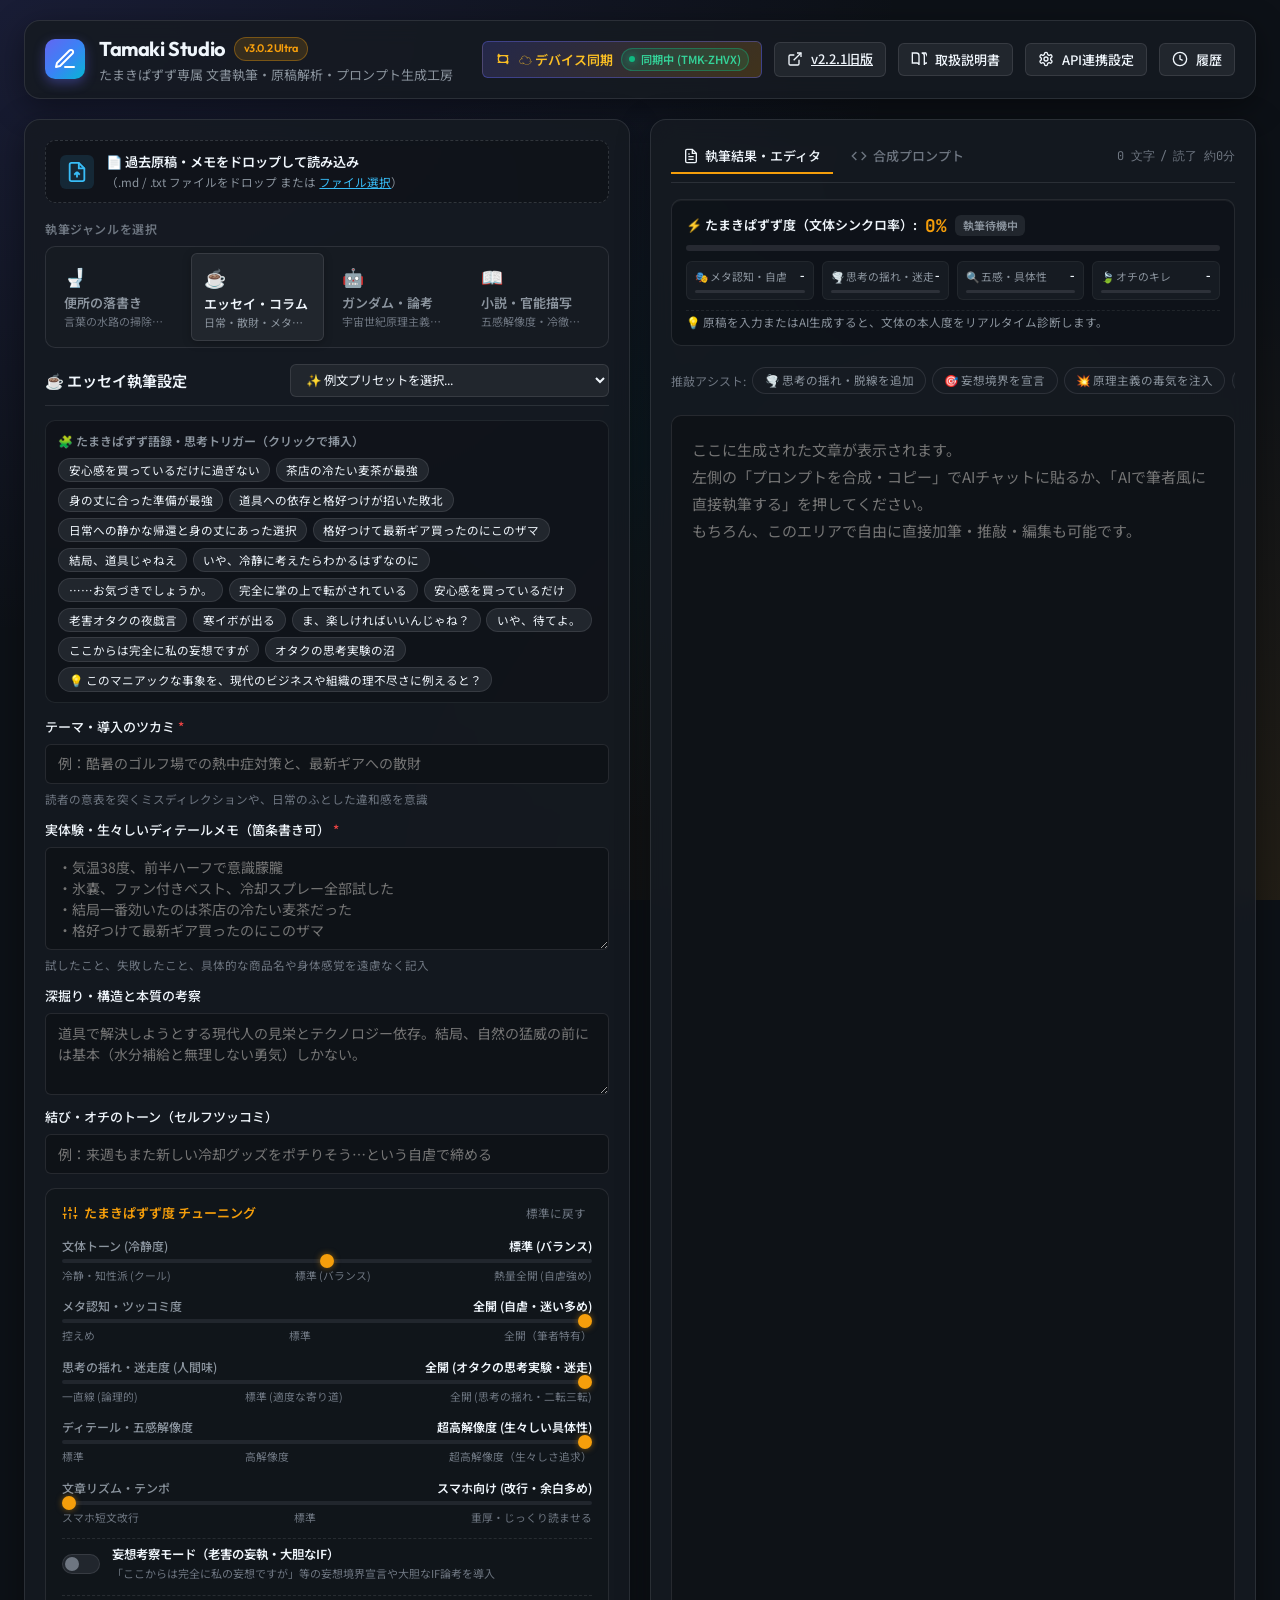
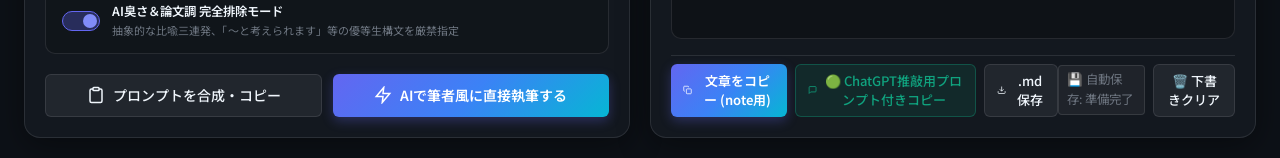
==== commit 142de551: "Enhance device identity (deviceId) and improve notification toast for cross-device sync" ====
--- a/index.html
+++ b/index.html
@@ -779,6 +779,6 @@
   <div id="toast-message" class="toast hidden">コピーしました！</div>
 
   <script src="qrcode.min.js"></script>
-  <script src="app.js?v=3.0.2.4"></script>
+  <script src="app.js?v=3.0.2.5"></script>
 </body>
 </html>
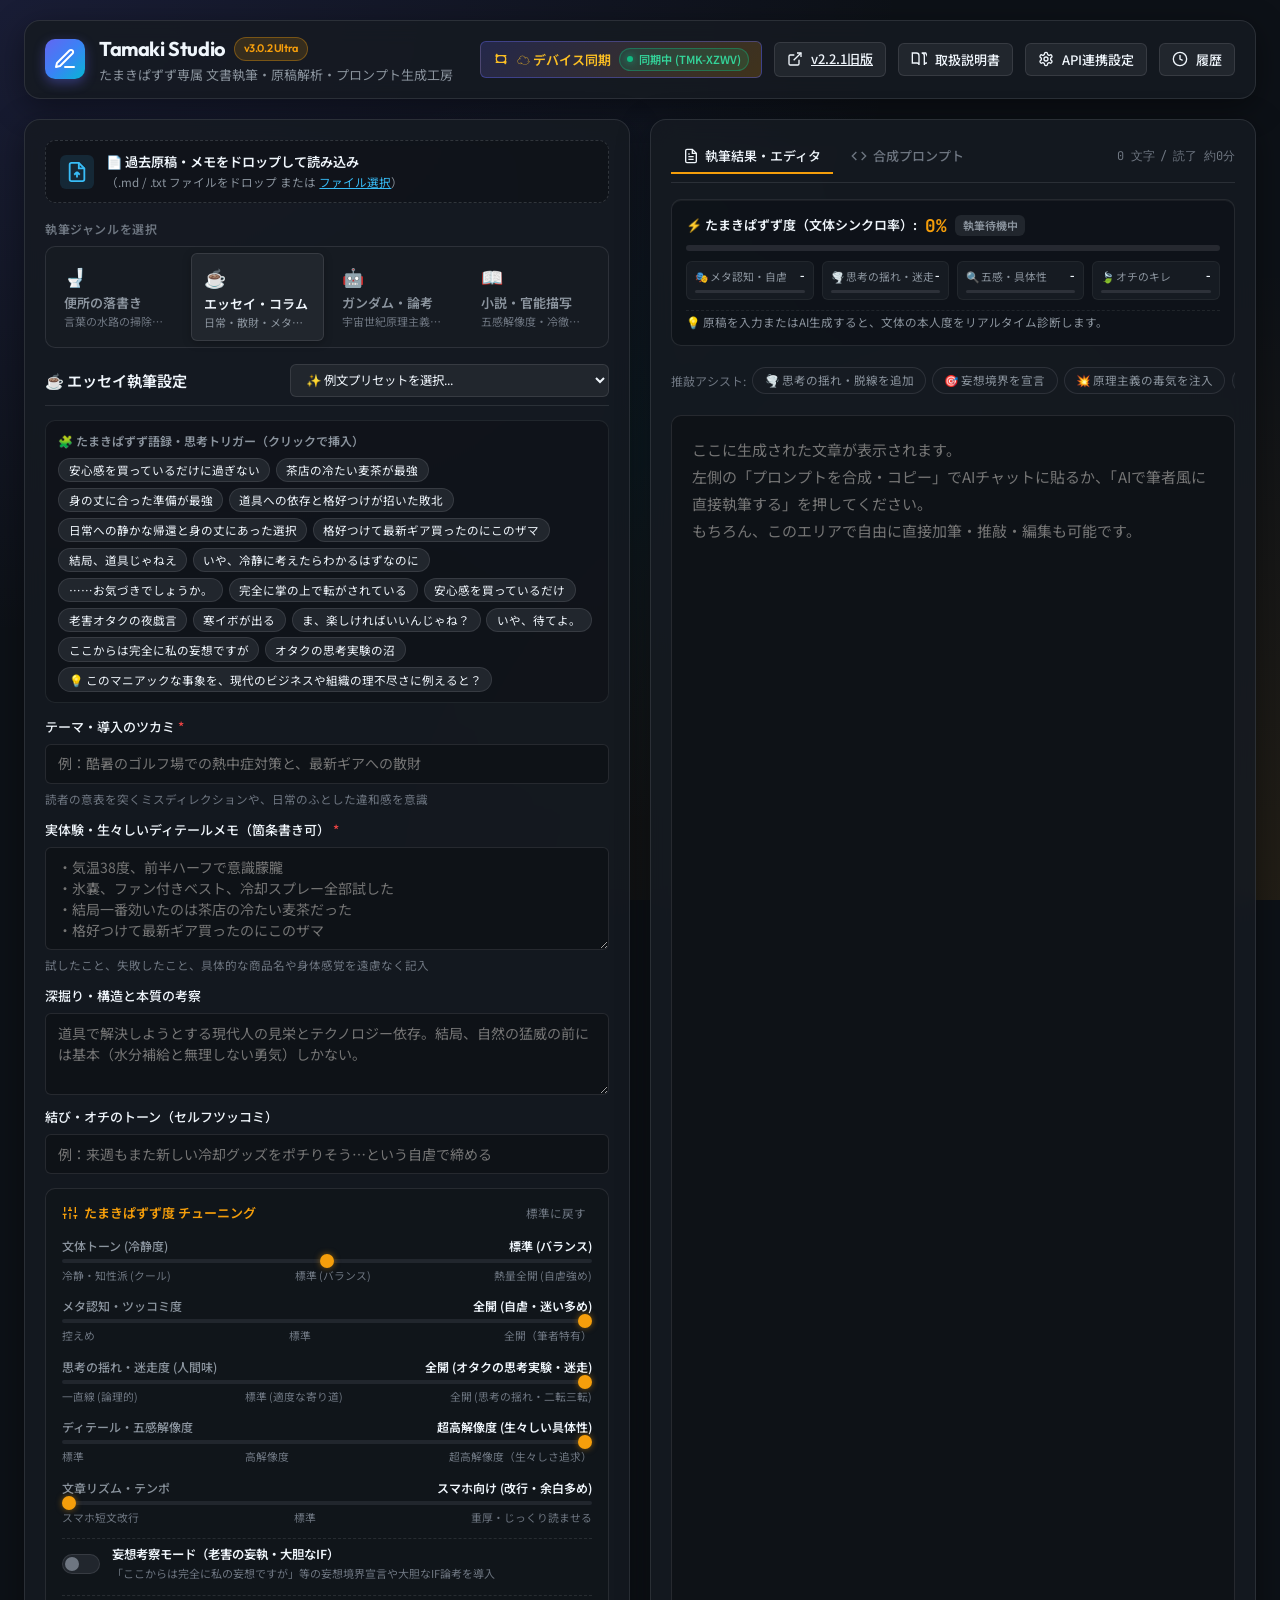
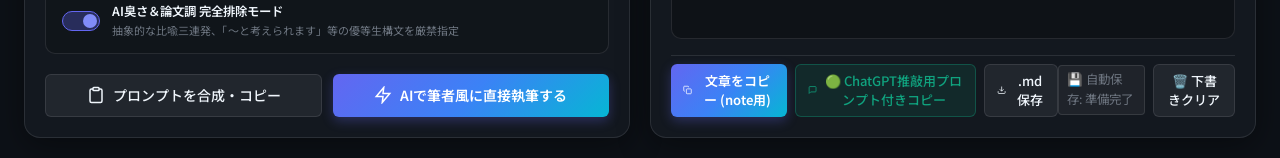
==== commit 88203a24: "Fix deterministic sync key: Use KeyValue direct key mapping for 100% exact cross-device synchronizat" ====
--- a/index.html
+++ b/index.html
@@ -779,6 +779,6 @@
   <div id="toast-message" class="toast hidden">コピーしました！</div>
 
   <script src="qrcode.min.js"></script>
-  <script src="app.js?v=3.0.2.5"></script>
+  <script src="app.js?v=3.0.2.6"></script>
 </body>
 </html>
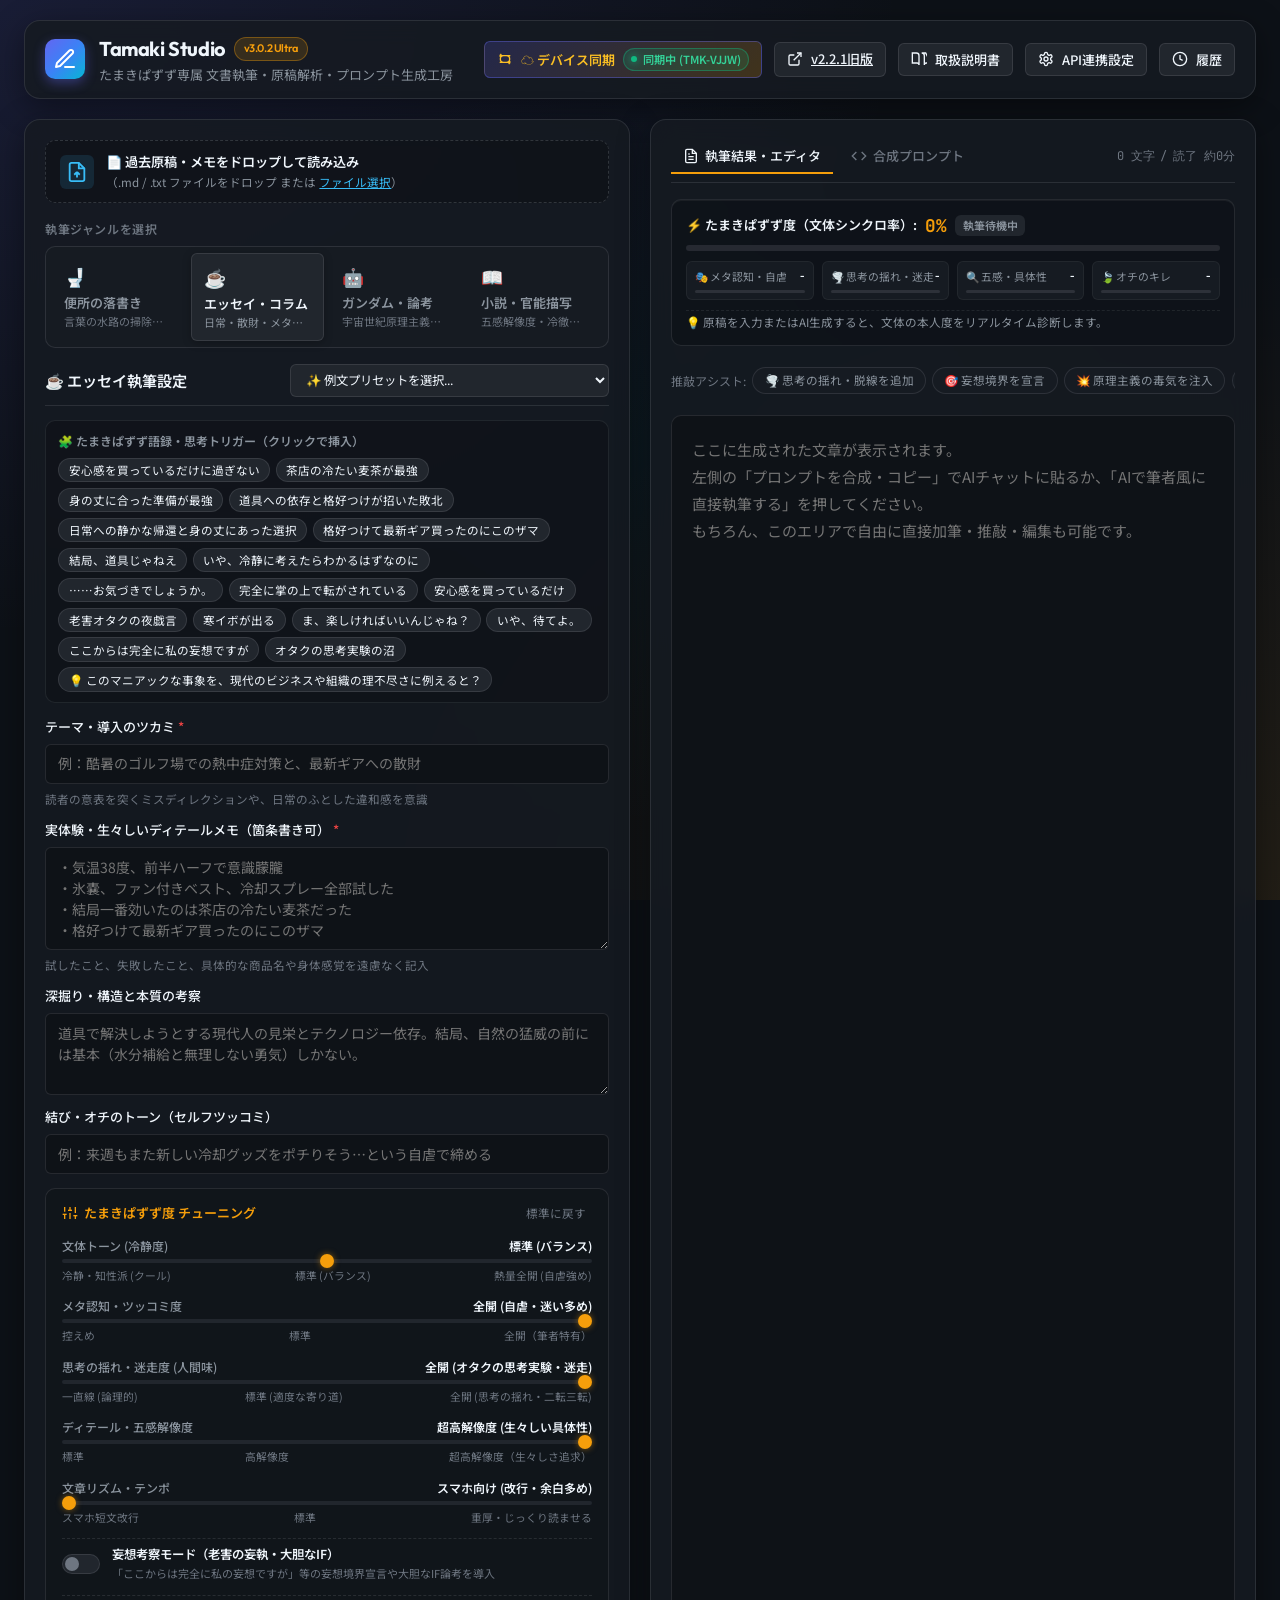
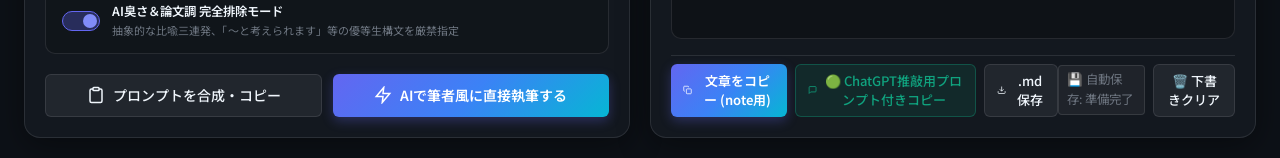
==== commit 733c4fc2: "Fix cloud sync payload length issue via parallel chunked storage (v3.0.2.7)" ====
--- a/index.html
+++ b/index.html
@@ -779,6 +779,6 @@
   <div id="toast-message" class="toast hidden">コピーしました！</div>
 
   <script src="qrcode.min.js"></script>
-  <script src="app.js?v=3.0.2.6"></script>
+  <script src="app.js?v=3.0.2.7"></script>
 </body>
 </html>
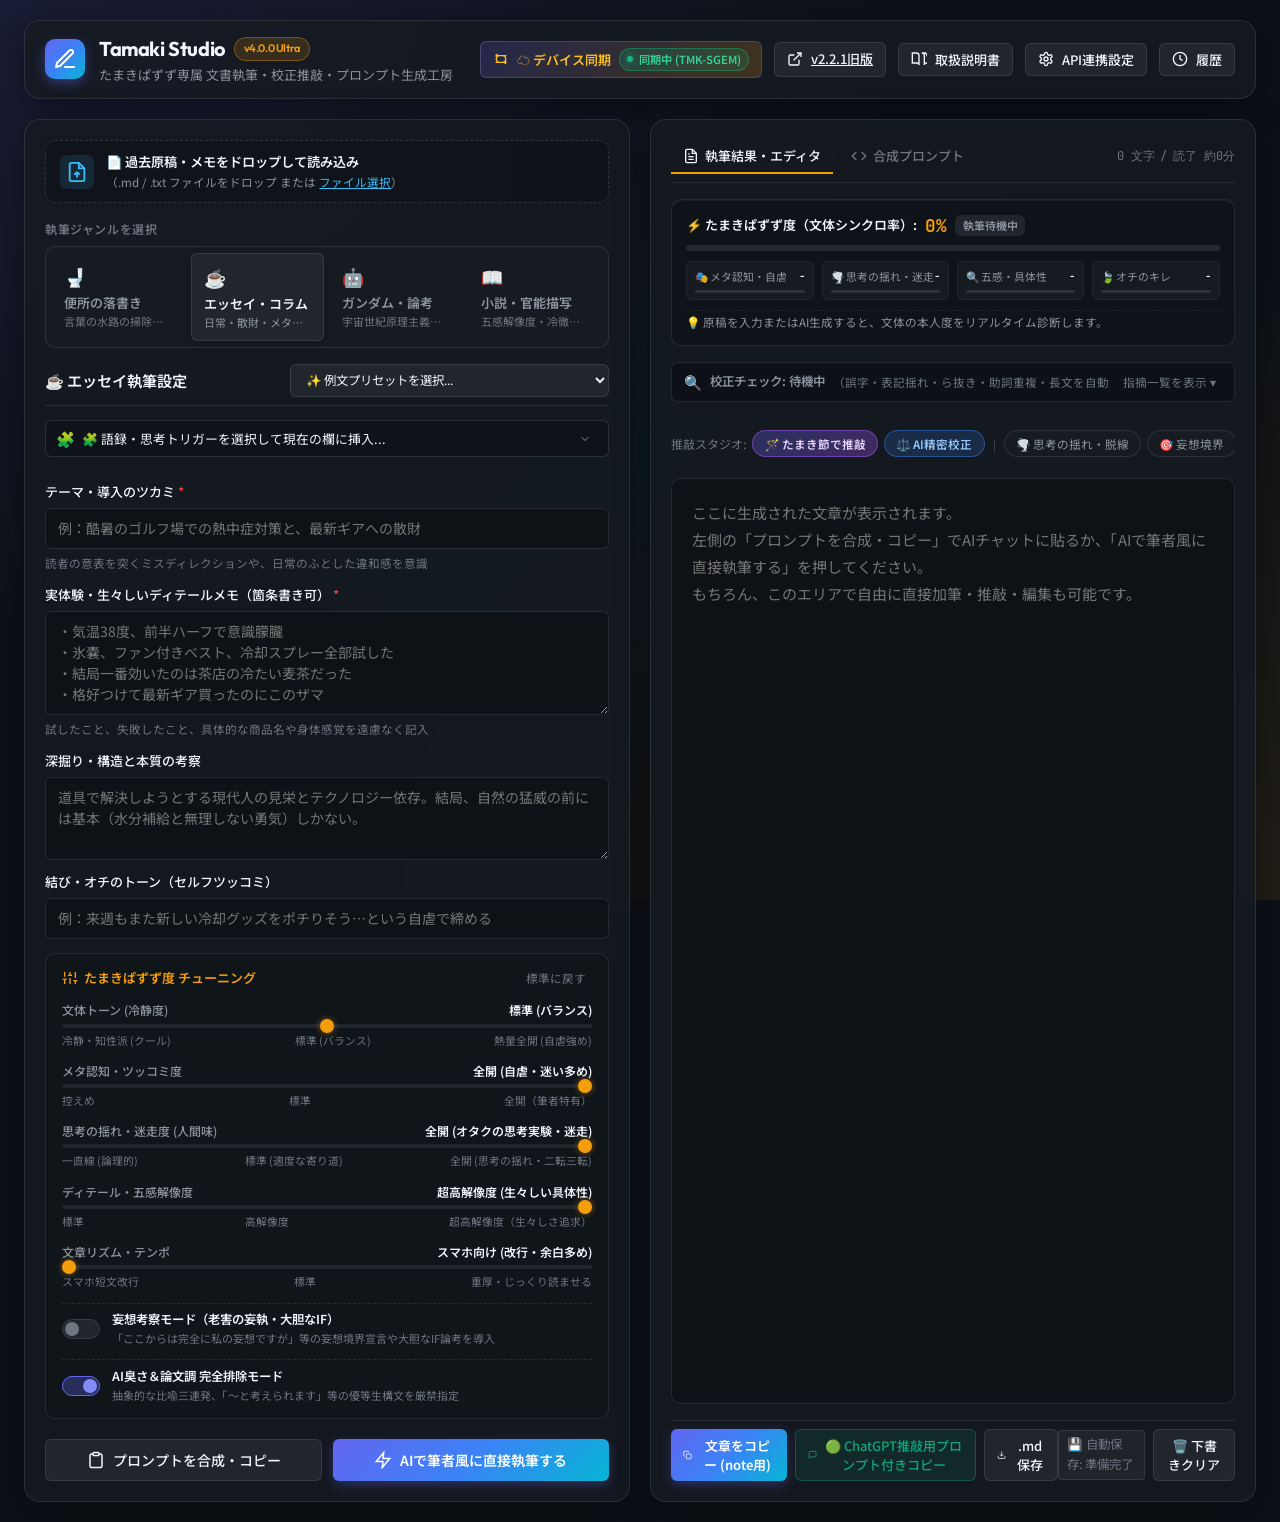
==== commit 95a4e30e: "feat: release v4.0.0 Ultra (proofreading, polish studio, compact phrase select)" ====
--- a/index.html
+++ b/index.html
@@ -4,7 +4,7 @@
   <meta charset="UTF-8">
   <meta name="viewport" content="width=device-width, initial-scale=1.0, maximum-scale=1.0, user-scalable=no, viewport-fit=cover">
   <meta name="robots" content="noindex, nofollow">
-  <title>Tamaki Studio v3.0.2 Ultra | たまきぱずず専属 執筆工房</title>
+  <title>Tamaki Studio v4.0.0 Ultra | たまきぱずず専属 執筆工房</title>
   <meta name="description" content="たまきぱずず氏特有の文体・思考様式（鋭いメタ認知・高い解像度・宇宙世紀原理主義・思考の迷走・生々しいリアリズム・軽妙なオチ）を完全再現する専用執筆支援スタジオ">
   
   <!-- iPhone / PWA Mobile App Support -->
@@ -32,8 +32,8 @@
           </svg>
         </div>
         <div class="brand-text">
-          <h1>Tamaki Studio <span class="badge badge-pulse">v3.0.2 Ultra</span></h1>
-          <p class="subtitle">たまきぱずず専属 文書執筆・原稿解析・プロンプト生成工房</p>
+          <h1>Tamaki Studio <span class="badge badge-pulse">v4.0.0 Ultra</span></h1>
+          <p class="subtitle">たまきぱずず専属 文書執筆・校正推敲・プロンプト生成工房</p>
         </div>
       </div>
       <div class="header-actions">
@@ -160,13 +160,13 @@
             </div>
           </div>
 
-          <!-- Phrase & Thinking Trigger Palette (v2.0 New Feature) -->
-          <div class="palette-container">
-            <div class="palette-header">
-              <span class="palette-title">🧩 たまきぱずず語録・思考トリガー（クリックで挿入）</span>
-            </div>
-            <div class="palette-chips" id="palette-chips">
-              <!-- Dynamically populated based on active mode -->
+          <!-- Phrase & Thinking Trigger Dropdown (v4.0 Compact Select) -->
+          <div class="phrase-select-bar">
+            <div class="phrase-select-inner">
+              <span class="phrase-select-icon">🧩</span>
+              <select id="phrase-select" class="phrase-select-dropdown" aria-label="たまきぱずず語録・思考トリガーを選択して挿入">
+                <option value="">語録・思考トリガーを選択して現在の欄に挿入...</option>
+              </select>
             </div>
           </div>
 
@@ -464,16 +464,41 @@
           <button id="btn-fix-smell" class="btn-text-sm">ワンクリック脱論文化</button>
         </div>
 
+        <!-- Fast Proofreading Inspector (v4.0 Core Feature) -->
+        <div id="proofread-inspector" class="proofread-inspector">
+          <div class="proofread-header" id="proofread-header">
+            <div class="proofread-status">
+              <span class="proofread-icon" id="proofread-icon">🔍</span>
+              <span class="proofread-badge" id="proofread-badge">校正チェック: 指摘なし</span>
+              <span class="proofread-sub" id="proofread-sub">（誤字・表記揺れ・ら抜き・助詞重複・長文を自動監視）</span>
+            </div>
+            <button type="button" id="btn-toggle-proofread" class="btn-text-sm" aria-expanded="false">
+              <span id="proofread-toggle-text">指摘一覧を表示</span> <span id="proofread-toggle-arrow">▾</span>
+            </button>
+          </div>
+          <div id="proofread-body" class="proofread-body hidden">
+            <div id="proofread-list" class="proofread-list">
+              <!-- 動的に指摘カードが挿入される -->
+            </div>
+            <div class="proofread-actions-bar">
+              <button type="button" id="btn-fix-all-proofread" class="btn-secondary btn-xs">⚡ 一括修正可能な表記・誤字を反映</button>
+            </div>
+          </div>
+        </div>
+
         <!-- Quick Rewrite / Polish Chips -->
         <div class="quick-rewrite-bar">
-          <span class="chip-label">推敲アシスト:</span>
-          <button class="rewrite-chip" data-action="add-turbulence">🌪️ 思考の揺れ・脱線を追加</button>
-          <button class="rewrite-chip" data-action="declare-delusion">🎯 妄想境界を宣言</button>
-          <button class="rewrite-chip" data-action="add-toxic">💥 原理主義の毒気を注入</button>
-          <button class="rewrite-chip" data-action="more-meta">🔥 自虐・ツッコミ追加</button>
-          <button class="rewrite-chip" data-action="more-detail">🔍 五感解像度アップ</button>
-          <button class="rewrite-chip" data-action="lighter-ending">🍃 軽やかにオチへ着地</button>
-          <button class="rewrite-chip" data-action="clean-ai">✨ AI臭さ・論文調を除去</button>
+          <span class="chip-label">推敲スタジオ:</span>
+          <button class="rewrite-chip chip-ai-primary" id="btn-polish-tamaki" title="たまき節の持ち味を活かして贅肉を削ぎ落とす本格推敲">🪄 たまき節で推敲</button>
+          <button class="rewrite-chip chip-ai-secondary" id="btn-polish-proofread" title="文脈に沿った誤字脱字・構文の客観的AI校正">⚖️ AI精密校正</button>
+          <span class="chip-divider">|</span>
+          <button class="rewrite-chip" data-action="add-turbulence">🌪️ 思考の揺れ・脱線</button>
+          <button class="rewrite-chip" data-action="declare-delusion">🎯 妄想境界</button>
+          <button class="rewrite-chip" data-action="add-toxic">💥 原理主義の毒気</button>
+          <button class="rewrite-chip" data-action="more-meta">🔥 自虐ツッコミ</button>
+          <button class="rewrite-chip" data-action="more-detail">🔍 五感解像度</button>
+          <button class="rewrite-chip" data-action="lighter-ending">🍃 軽やかなオチ</button>
+          <button class="rewrite-chip" data-action="clean-ai">✨ 脱論文化</button>
         </div>
 
         <!-- Editor Area -->
@@ -582,7 +607,7 @@
     <div id="modal-guide" class="modal-backdrop hidden">
       <div class="modal-card modal-lg">
         <div class="modal-header">
-          <h3>📖 Tamaki Studio v3.0.2 Ultra 完全取扱説明書</h3>
+          <h3>📖 Tamaki Studio v4.0.0 Ultra 完全取扱説明書</h3>
           <button class="modal-close" id="btn-close-guide-modal">&times;</button>
         </div>
         <div class="modal-body">
@@ -592,14 +617,19 @@
               Safariの「共有」ボタン →「<strong>ホーム画面に追加</strong>」を行うと、iPhoneのホーム画面から全画面のネイティブアプリ感覚でいつでも一発起動できます。
             </p>
 
-            <h4 style="color: var(--text-accent); margin-top: 1rem; margin-bottom: 0.5rem;">✨ v3.0.2 Ultra 新搭載・強化機能</h4>
+            <h4 style="color: var(--text-accent); margin-top: 1rem; margin-bottom: 0.5rem;">🚀 v4.0.0 Ultra メジャー新機能</h4>
             <ul style="padding-left: 1.25rem; margin-bottom: 0.75rem; display: flex; flex-direction: column; gap: 0.4rem; color: var(--text-secondary);">
-              <li><strong style="color: var(--text-primary);">⏱️ 選択式・自動保存＆Mac↔iPhoneクラウド同期 (v3.0.2)</strong>: 自動保存・同期周期（5秒〜5分、またはオフ）を自由選択。MacとiPhone間での最新執筆データの双方向同期が自動実行されます。</li>
-              <li><strong style="color: var(--text-primary);">💾 全入力項目のリアルタイム自動保存＆復元</strong>: フォーム入力、チューニング値、エディタ内容をリアルタイムに自動保存。再読み込み時やデバイス間移動時にも自動で復元されます。</li>
-              <li><strong style="color: var(--text-primary);">🟢 ChatGPT推敲バトンタッチ</strong>: 生成・調整した原稿を特製「皮肉屋でサブカル愛ある優秀な編集者」プロンプトで包んでクリップボードにコピー。Gemini（作成）→ ChatGPT（無料枠での伴走・推敲）の最強連携！</li>
-              <li><strong style="color: var(--text-primary);">🚽 便所の落書き（言葉の水路の掃除）</strong>: パラメータやAI評価を一切排除した無機質テキスト空間。自意識の目詰まりを排して感情を吐き出し、「AIスタジオへ送る」で執筆フォームへ一気展開。</li>
-              <li><strong style="color: var(--text-primary);">🛡️ コンプラ・身バレ アラート</strong>: 実在の車種名（マークIIプレミオ等）やホテル名などの特定固有名詞を自動検知。「⚠️生々しすぎます」と警告＆ワンクリックフィクション化置換！</li>
-              <li><strong style="color: var(--text-primary);">💡 一般ビジネス論への昇華トリガー</strong>: 思考トリガーに「このマニアックな事象を、現代のビジネスや組織の理不尽さに例えると？」を追加。マニア知識を普遍的なビジネス論へと引き上げる知的ギャップ構成を自動化。</li>
+              <li><strong style="color: var(--text-primary);">🔍 高速ローカル校正インスペクター (New in v4.0!)</strong>: API不要・0秒検知！ 誤字脱字、代表的誤用（的を得る等）、表記揺れ（Web/ウェブ等）、ら抜き言葉、助詞「の」3連続、1文の長すぎ（110文字超）をリアルタイムに自動検知＆ワンクリック修正。</li>
+              <li><strong style="color: var(--text-primary);">🪄 たまき節 推敲スタジオ＆Diff差分比較 (New in v4.0!)</strong>: 筆者の独特な「自虐・メタ認知」「思考の脱線」「生々しいリアリズム」「オチのキレ」を殺さずに贅肉を削ぎ落とす本格推敲。修正前後の差分（赤・緑）プレビューからワンタップでエディタへ反映可能！</li>
+              <li><strong style="color: var(--text-primary);">🧩 語録・思考トリガーの1行選択窓化 (New in v4.0!)</strong>: 画面を大きく圧迫していた語録ボタン群を高さ36pxの1行ドロップダウンに集約。執筆領域の広さと使いやすさを両立。</li>
+            </ul>
+
+            <h4 style="color: var(--text-accent); margin-top: 1rem; margin-bottom: 0.5rem;">✨ v3.0系からの継承機能</h4>
+            <ul style="padding-left: 1.25rem; margin-bottom: 0.75rem; display: flex; flex-direction: column; gap: 0.4rem; color: var(--text-secondary);">
+              <li><strong style="color: var(--text-primary);">⏱️ 選択式・自動保存＆Mac↔iPhoneクラウド同期</strong>: 自動保存・同期周期を自由選択。MacとiPhone間での双方向リアルタイム同期。</li>
+              <li><strong style="color: var(--text-primary);">🟢 ChatGPT推敲バトンタッチ</strong>: 生成・調整した原稿を特製「皮肉屋でサブカル愛ある優秀な編集者」プロンプトで包んでワンタップコピー。</li>
+              <li><strong style="color: var(--text-primary);">🚽 便所の落書き（言葉の水路の掃除）</strong>: パラメータやAI評価を一切排除した無機質テキスト空間で感情を吐き出し、本編へ展開。</li>
+              <li><strong style="color: var(--text-primary);">🛡️ コンプラ・身バレ アラート</strong>: 特定固有名詞（車種・ホテル名等）を自動検知してフィクション化。</li>
             </ul>
 
             <h4 style="color: var(--text-accent); margin-top: 1rem; margin-bottom: 0.5rem;">🚀 noteへの投稿・シームレス執筆フロー</h4>
@@ -753,6 +783,49 @@
         </div>
         <div class="modal-footer">
           <button id="btn-close-mobile-footer" class="btn-primary btn-sm">閉じる</button>
+        </div>
+      </div>
+    </div>
+
+    <!-- Modal: Polish Diff & Refinement Studio (v4.0 Core Feature) -->
+    <div id="modal-polish-diff" class="modal-backdrop hidden">
+      <div class="modal-card modal-card-lg">
+        <div class="modal-header">
+          <div class="modal-header-title" style="display: flex; align-items: center; gap: 8px;">
+            <span style="font-size: 1.3rem;">🪄</span>
+            <h3 id="polish-modal-title" style="margin: 0; font-size: 1.15rem;">たまき節 推敲スタジオ</h3>
+          </div>
+          <button class="modal-close" id="btn-close-polish-modal">&times;</button>
+        </div>
+        <div class="modal-body">
+          <div class="polish-advice-box" id="polish-advice-box">
+            <div class="advice-header">💡 編集者の推敲メモ</div>
+            <div class="advice-content" id="polish-advice-text">推敲案を生成中...</div>
+          </div>
+          
+          <div class="diff-container">
+            <div class="diff-tabs-bar">
+              <div class="diff-tabs">
+                <button type="button" class="diff-tab active" id="tab-view-diff">差分（ビフォー/アフター）</button>
+                <button type="button" class="diff-tab" id="tab-view-raw">推敲後テキスト全文</button>
+              </div>
+              <span class="diff-stats-pill" id="diff-stats-pill">変更点: 計算中</span>
+            </div>
+            
+            <div id="diff-view-content" class="diff-view-content">
+              <!-- 差分ハイライトが動的に挿入される -->
+            </div>
+            <textarea id="polished-raw-text" class="polished-raw-textarea hidden" readonly placeholder="推敲後テキスト"></textarea>
+          </div>
+        </div>
+        <div class="modal-footer" style="display: flex; justify-content: space-between; align-items: center; flex-wrap: wrap; gap: 8px;">
+          <div style="font-size: 0.8rem; color: var(--text-muted);" id="polish-footer-hint">
+            ※ 反映すると現在のエディタ本文が推敲後の文章で置き換わります（履歴に保存されます）
+          </div>
+          <div style="display: flex; gap: 8px;">
+            <button type="button" id="btn-copy-polished" class="btn-secondary btn-sm">📋 推敲文をコピー</button>
+            <button type="button" id="btn-apply-polished" class="btn-primary btn-sm">✨ この推敲案をエディタに反映</button>
+          </div>
         </div>
       </div>
     </div>
@@ -779,6 +852,6 @@
   <div id="toast-message" class="toast hidden">コピーしました！</div>
 
   <script src="qrcode.min.js"></script>
-  <script src="app.js?v=3.0.2.7"></script>
+  <script src="app.js?v=4.0.0"></script>
 </body>
 </html>
--- a/styles.css
+++ b/styles.css
@@ -278,60 +278,54 @@
   background: rgba(245, 158, 11, 0.08);
 }
 
-/* Phrase & Thinking Trigger Palette */
-.palette-container {
-  background: rgba(14, 18, 23, 0.55);
-  border: 1px solid rgba(240, 246, 252, 0.08);
-  border-radius: var(--radius-md);
-  padding: 0.65rem 0.75rem;
-  display: flex;
-  flex-direction: column;
-  gap: 0.45rem;
-}
-
-.palette-header {
-  display: flex;
-  justify-content: space-between;
-  align-items: center;
-}
-
-.palette-title {
-  font-size: 0.75rem;
-  font-weight: 600;
-  color: var(--text-secondary);
-  display: flex;
-  align-items: center;
-  gap: 0.35rem;
-}
-
-.palette-chips {
-  display: flex;
-  flex-wrap: wrap;
-  gap: 0.35rem;
-}
-
-.palette-chip {
-  background: var(--bg-tertiary);
-  color: var(--text-primary);
-  border: 1px solid var(--border-subtle);
-  border-radius: var(--radius-full);
-  padding: 0.2rem 0.6rem;
-  font-size: 0.725rem;
+/* Phrase & Thinking Trigger 1-Row Compact Select (v4.0) */
+.phrase-select-bar {
+  margin-bottom: 0.65rem;
+}
+
+.phrase-select-inner {
+  display: flex;
+  align-items: center;
+  gap: 0.4rem;
+  background: rgba(14, 18, 23, 0.65);
+  border: 1px solid rgba(240, 246, 252, 0.12);
+  border-radius: var(--radius-sm);
+  padding: 0.35rem 0.65rem;
+  transition: border-color var(--transition-fast), box-shadow var(--transition-fast);
+}
+
+.phrase-select-inner:focus-within {
+  border-color: var(--accent-primary);
+  box-shadow: 0 0 0 2px rgba(99, 102, 241, 0.2);
+}
+
+.phrase-select-icon {
+  font-size: 0.95rem;
+  user-select: none;
+}
+
+.phrase-select-dropdown {
+  flex: 1;
+  background: transparent;
+  border: none;
+  color: var(--text-primary);
+  font-size: 0.8rem;
+  font-family: inherit;
+  outline: none;
   cursor: pointer;
-  transition: all var(--transition-fast);
-  white-space: nowrap;
-  user-select: none;
-}
-
-.palette-chip:hover {
-  background: rgba(99, 102, 241, 0.15);
-  border-color: rgba(99, 102, 241, 0.4);
-  color: #a5b4fc;
-  transform: translateY(-1px);
-}
-
-.palette-chip:active {
-  transform: translateY(0);
+  appearance: none;
+  -webkit-appearance: none;
+  background-image: url("data:image/svg+xml,%3Csvg xmlns='http://www.w3.org/2000/svg' width='12' height='12' viewBox='0 0 24 24' fill='none' stroke='%238b949e' stroke-width='2' stroke-linecap='round' stroke-linejoin='round'%3E%3Cpolyline points='6 9 12 15 18 9'%3E%3C/polyline%3E%3C/svg%3E");
+  background-repeat: no-repeat;
+  background-position: right 0.4rem center;
+  padding-right: 1.5rem;
+}
+
+.phrase-select-dropdown option,
+.phrase-select-dropdown optgroup {
+  background: #161b22;
+  color: var(--text-primary);
+  font-size: 0.8rem;
 }
 
 /* Real-time Synchro-Meter Card (v2.0 New Feature) */
@@ -985,6 +979,154 @@
   color: var(--text-primary);
 }
 
+/* Fast Proofreading Inspector (v4.0 Core) */
+.proofread-inspector {
+  background: rgba(13, 17, 23, 0.85);
+  border: 1px solid rgba(240, 246, 252, 0.1);
+  border-radius: var(--radius-sm);
+  margin-bottom: 0.5rem;
+  overflow: hidden;
+  transition: all var(--transition-fast);
+}
+
+.proofread-inspector.has-warnings {
+  border-color: rgba(245, 158, 11, 0.45);
+  background: rgba(245, 158, 11, 0.05);
+}
+
+.proofread-inspector.has-clean {
+  border-color: rgba(34, 197, 94, 0.35);
+  background: rgba(34, 197, 94, 0.03);
+}
+
+.proofread-header {
+  display: flex;
+  justify-content: space-between;
+  align-items: center;
+  padding: 0.45rem 0.75rem;
+  gap: 0.5rem;
+}
+
+.proofread-status {
+  display: flex;
+  align-items: center;
+  gap: 0.5rem;
+  font-size: 0.78rem;
+  flex: 1;
+  overflow: hidden;
+  white-space: nowrap;
+  text-overflow: ellipsis;
+}
+
+.proofread-icon {
+  font-size: 0.9rem;
+}
+
+.proofread-badge {
+  font-weight: 600;
+  color: var(--text-secondary);
+}
+
+.proofread-inspector.has-warnings .proofread-badge {
+  color: #fbbf24;
+}
+
+.proofread-inspector.has-clean .proofread-badge {
+  color: #4ade80;
+}
+
+.proofread-sub {
+  font-size: 0.72rem;
+  color: var(--text-muted);
+}
+
+.proofread-body {
+  border-top: 1px solid rgba(240, 246, 252, 0.08);
+  padding: 0.6rem 0.75rem;
+  max-height: 220px;
+  overflow-y: auto;
+  display: flex;
+  flex-direction: column;
+  gap: 0.45rem;
+}
+
+.proofread-list {
+  display: flex;
+  flex-direction: column;
+  gap: 0.4rem;
+}
+
+.proofread-card {
+  display: flex;
+  justify-content: space-between;
+  align-items: flex-start;
+  padding: 0.4rem 0.6rem;
+  background: rgba(255, 255, 255, 0.03);
+  border: 1px solid rgba(255, 255, 255, 0.06);
+  border-radius: var(--radius-xs);
+  font-size: 0.76rem;
+  gap: 0.6rem;
+}
+
+.proofread-card.category-error {
+  border-left: 3px solid #ef4444;
+}
+
+.proofread-card.category-warning {
+  border-left: 3px solid #f59e0b;
+}
+
+.proofread-card.category-style {
+  border-left: 3px solid #6366f1;
+}
+
+.proofread-card-info {
+  flex: 1;
+  line-height: 1.4;
+}
+
+.proofread-card-target {
+  font-weight: 600;
+  color: #fff;
+  margin-right: 0.4rem;
+}
+
+.proofread-card-suggest {
+  color: #a5b4fc;
+  font-weight: 500;
+}
+
+.proofread-card-desc {
+  font-size: 0.7rem;
+  color: var(--text-muted);
+  margin-top: 0.15rem;
+}
+
+.btn-proofread-fix {
+  background: rgba(99, 102, 241, 0.15);
+  border: 1px solid rgba(99, 102, 241, 0.4);
+  color: #c7d2fe;
+  padding: 0.2rem 0.5rem;
+  border-radius: 4px;
+  font-size: 0.7rem;
+  cursor: pointer;
+  white-space: nowrap;
+  transition: all var(--transition-fast);
+}
+
+.btn-proofread-fix:hover {
+  background: #6366f1;
+  color: #fff;
+}
+
+.proofread-actions-bar {
+  display: flex;
+  justify-content: flex-end;
+  margin-top: 0.3rem;
+  padding-top: 0.3rem;
+  border-top: 1px dashed rgba(255, 255, 255, 0.08);
+}
+
 /* Quick Rewrite Chips */
 .quick-rewrite-bar {
   display: flex;
@@ -999,6 +1141,39 @@
   font-size: 0.75rem;
   color: var(--text-muted);
   white-space: nowrap;
+}
+
+.chip-divider {
+  color: rgba(255, 255, 255, 0.2);
+  user-select: none;
+  font-size: 0.75rem;
+  margin: 0 0.1rem;
+}
+
+.chip-ai-primary {
+  background: linear-gradient(135deg, rgba(99, 102, 241, 0.3), rgba(168, 85, 247, 0.3)) !important;
+  border-color: rgba(168, 85, 247, 0.5) !important;
+  color: #e9d5ff !important;
+  font-weight: 600;
+}
+
+.chip-ai-primary:hover {
+  background: linear-gradient(135deg, rgba(99, 102, 241, 0.5), rgba(168, 85, 247, 0.5)) !important;
+  border-color: #c084fc !important;
+  color: #fff !important;
+  box-shadow: 0 0 8px rgba(168, 85, 247, 0.3);
+}
+
+.chip-ai-secondary {
+  background: rgba(59, 130, 246, 0.18) !important;
+  border-color: rgba(59, 130, 246, 0.45) !important;
+  color: #93c5fd !important;
+  font-weight: 600;
+}
+
+.chip-ai-secondary:hover {
+  background: rgba(59, 130, 246, 0.32) !important;
+  color: #fff !important;
 }
 
 .rewrite-chip {
@@ -1021,6 +1196,117 @@
   color: #fff;
   border-color: var(--text-accent);
   transform: translateY(-1px);
+}
+
+/* Polish Studio Diff Modal (v4.0) */
+.modal-card-lg {
+  max-width: 880px;
+  width: 95%;
+}
+
+.polish-advice-box {
+  background: rgba(99, 102, 241, 0.08);
+  border: 1px solid rgba(99, 102, 241, 0.25);
+  border-radius: var(--radius-sm);
+  padding: 0.75rem 1rem;
+  margin-bottom: 1rem;
+}
+
+.advice-header {
+  font-size: 0.8rem;
+  font-weight: 600;
+  color: #c7d2fe;
+  margin-bottom: 0.3rem;
+}
+
+.advice-content {
+  font-size: 0.825rem;
+  line-height: 1.6;
+  color: var(--text-secondary);
+}
+
+.diff-tabs-bar {
+  display: flex;
+  justify-content: space-between;
+  align-items: center;
+  margin-bottom: 0.5rem;
+}
+
+.diff-tabs {
+  display: flex;
+  gap: 0.4rem;
+}
+
+.diff-tab {
+  background: transparent;
+  border: 1px solid var(--border-subtle);
+  border-radius: var(--radius-xs);
+  color: var(--text-secondary);
+  padding: 0.25rem 0.65rem;
+  font-size: 0.75rem;
+  cursor: pointer;
+  transition: all var(--transition-fast);
+}
+
+.diff-tab.active {
+  background: var(--accent-primary);
+  border-color: var(--accent-primary);
+  color: #fff;
+  font-weight: 600;
+}
+
+.diff-stats-pill {
+  font-size: 0.75rem;
+  color: var(--text-muted);
+}
+
+.diff-view-content {
+  background: #0d1117;
+  border: 1px solid var(--border-subtle);
+  border-radius: var(--radius-sm);
+  padding: 1rem;
+  max-height: 380px;
+  overflow-y: auto;
+  font-size: 0.85rem;
+  line-height: 1.8;
+  white-space: pre-wrap;
+  word-break: break-word;
+  font-family: var(--font-sans);
+}
+
+.polished-raw-textarea {
+  width: 100%;
+  height: 380px;
+  background: #0d1117;
+  border: 1px solid var(--border-subtle);
+  border-radius: var(--radius-sm);
+  padding: 1rem;
+  color: var(--text-primary);
+  font-size: 0.85rem;
+  line-height: 1.8;
+  resize: vertical;
+  outline: none;
+  font-family: inherit;
+}
+
+.diff-del {
+  background: rgba(239, 68, 68, 0.22);
+  color: #fca5a5;
+  text-decoration: line-through;
+  padding: 0.05rem 0.2rem;
+  border-radius: 2px;
+  margin: 0 1px;
+}
+
+.diff-ins {
+  background: rgba(34, 197, 94, 0.25);
+  color: #86efac;
+  text-decoration: underline;
+  text-decoration-color: #22c55e;
+  font-weight: 500;
+  padding: 0.05rem 0.2rem;
+  border-radius: 2px;
+  margin: 0 1px;
 }
 
 /* Editor Wrapper */
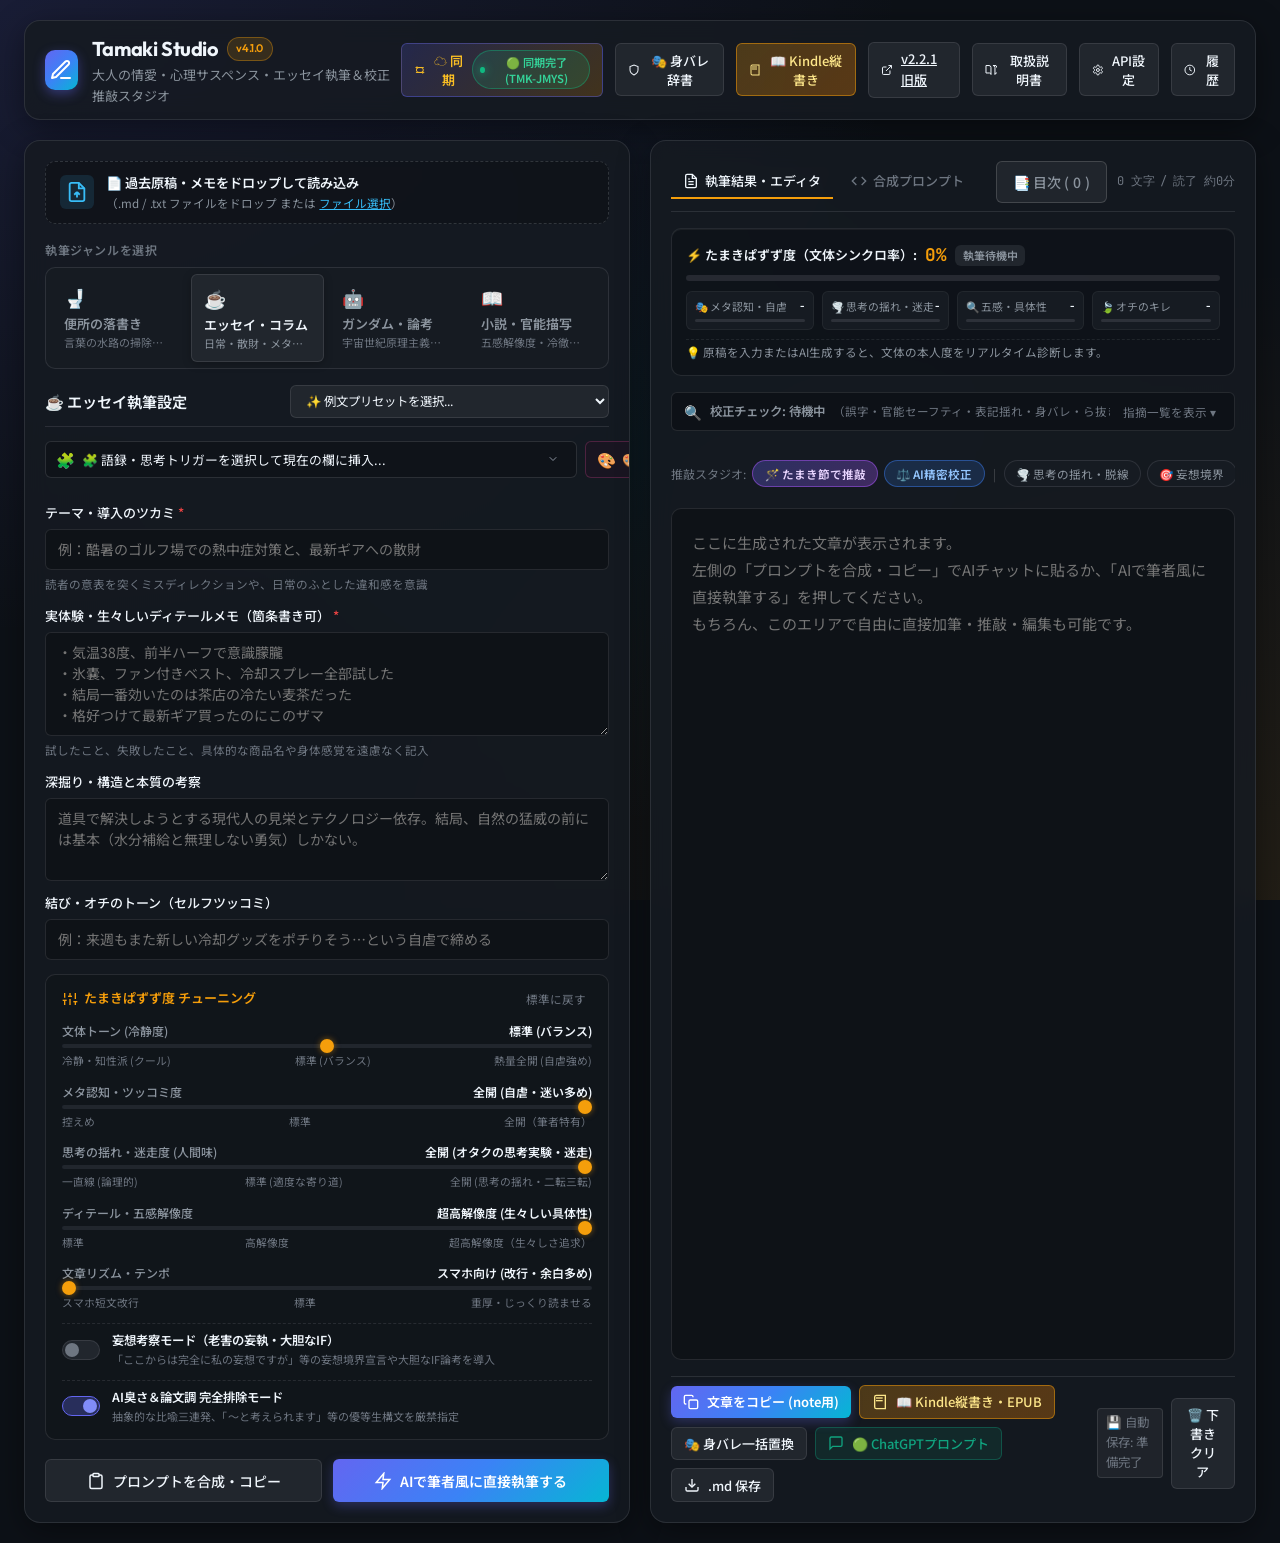
==== commit a93b0c60: "feat(v4.1.0): release Tamaki Studio v4.1 with dual monologue, sensory palette, kindle epub, safety f" ====
--- a/index.html
+++ b/index.html
@@ -4,8 +4,8 @@
   <meta charset="UTF-8">
   <meta name="viewport" content="width=device-width, initial-scale=1.0, maximum-scale=1.0, user-scalable=no, viewport-fit=cover">
   <meta name="robots" content="noindex, nofollow">
-  <title>Tamaki Studio v4.0.0 Ultra | たまきぱずず専属 執筆工房</title>
-  <meta name="description" content="たまきぱずず氏特有の文体・思考様式（鋭いメタ認知・高い解像度・宇宙世紀原理主義・思考の迷走・生々しいリアリズム・軽妙なオチ）を完全再現する専用執筆支援スタジオ">
+  <title>Tamaki Studio v4.1.0 | たまきぱずず＆あずますくね専属 執筆工房</title>
+  <meta name="description" content="たまきぱずず氏特有の文体およびあずますくね風『日常の静寂と秘められた微熱』・大人の情愛・心理サスペンスを完全再現・支援する専用執筆工房">
   
   <!-- iPhone / PWA Mobile App Support -->
   <meta name="apple-mobile-web-app-capable" content="yes">
@@ -17,8 +17,8 @@
   
   <link rel="preconnect" href="https://fonts.googleapis.com">
   <link rel="preconnect" href="https://fonts.gstatic.com" crossorigin>
-  <link href="https://fonts.googleapis.com/css2?family=Inter:wght@300;400;500;600;700&family=Noto+Sans+JP:wght@300;400;500;700&family=Outfit:wght@400;600;700&family=JetBrains+Mono:wght@400;500&display=swap" rel="stylesheet">
-  <link rel="stylesheet" href="styles.css">
+  <link href="https://fonts.googleapis.com/css2?family=Inter:wght@300;400;500;600;700&family=Noto+Sans+JP:wght@300;400;500;700&family=Outfit:wght@400;600;700&family=JetBrains+Mono:wght@400;500&family=Shippori+Mincho:wght@400;600;700&display=swap" rel="stylesheet">
+  <link rel="stylesheet" href="styles.css?v=4.1.0">
 </head>
 <body>
   <div class="app-container">
@@ -32,15 +32,23 @@
           </svg>
         </div>
         <div class="brand-text">
-          <h1>Tamaki Studio <span class="badge badge-pulse">v4.0.0 Ultra</span></h1>
-          <p class="subtitle">たまきぱずず専属 文書執筆・校正推敲・プロンプト生成工房</p>
+          <h1>Tamaki Studio <span class="badge badge-pulse">v4.1.0</span></h1>
+          <p class="subtitle">大人の情愛・心理サスペンス・エッセイ執筆＆校正推敲スタジオ</p>
         </div>
       </div>
       <div class="header-actions">
         <button id="btn-mobile-sync" class="btn-secondary btn-sm btn-highlight-mobile" title="Mac ↔ iPhone クロスデバイス連続作業同期">
           <svg width="16" height="16" viewBox="0 0 24 24" fill="none" stroke="currentColor" stroke-width="2"><path d="M17.5 19.5 20 17m0 0-2.5-2.5M20 17H10C7.2 17 5 14.8 5 12s2.2-5 5-5h10M6.5 4.5 4 7m0 0 2.5 2.5M4 7h10c2.8 0 5 2.2 5 5s-2.2 5-5 5H4"/></svg>
-          <span>☁️ デバイス同期</span>
-          <span class="sync-status-badge" id="header-sync-status"><span class="sync-dot"></span><span id="sync-status-text">未同期</span></span>
+          <span>☁️ 同期</span>
+          <span class="sync-status-badge synced" id="header-sync-status"><span class="sync-dot"></span><span id="sync-status-text">🟢 同期完了</span></span>
+        </button>
+        <button id="btn-privacy-dict" class="btn-secondary btn-sm" title="実名・車種・ホテル名等の身バレ置換辞書管理">
+          <svg width="16" height="16" viewBox="0 0 24 24" fill="none" stroke="currentColor" stroke-width="2"><path d="M12 22s8-4 8-10V5l-8-3-8 3v7c0 6 8 10 8 10z"/></svg>
+          <span>🎭 身バレ辞書</span>
+        </button>
+        <button id="btn-kdp-export" class="btn-secondary btn-sm btn-highlight-kdp" title="Amazon Kindle(KDP)縦書き原稿・EPUBワンクリック出力">
+          <svg width="16" height="16" viewBox="0 0 24 24" fill="none" stroke="currentColor" stroke-width="2"><path d="M4 19.5v-15A2.5 2.5 0 0 1 6.5 2H20v20H6.5a2.5 2.5 0 0 1-2.5-2.5Z"/><path d="M6 6h10"/><path d="M6 10h10"/></svg>
+          <span>📖 Kindle縦書き</span>
         </button>
         <a href="./v2.2.1/index.html" target="_blank" id="btn-v221" class="btn-secondary btn-sm" title="旧バージョン v2.2.1 Pro を開く">
           <svg width="16" height="16" viewBox="0 0 24 24" fill="none" stroke="currentColor" stroke-width="2"><path d="M18 13v6a2 2 0 0 1-2 2H5a2 2 0 0 1-2-2V8a2 2 0 0 1 2-2h6"></path><polyline points="15 3 21 3 21 9"></polyline><line x1="10" y1="14" x2="21" y2="3"></line></svg>
@@ -52,7 +60,7 @@
         </button>
         <button id="btn-api-settings" class="btn-secondary btn-sm" title="API設定">
           <svg width="16" height="16" viewBox="0 0 24 24" fill="none" stroke="currentColor" stroke-width="2"><path d="M12.22 2h-.44a2 2 0 0 0-2 2v.18a2 2 0 0 1-1 1.73l-.43.25a2 2 0 0 1-2 0l-.15-.08a2 2 0 0 0-2.73.73l-.22.38a2 2 0 0 0 .73 2.73l.15.1a2 2 0 0 1 1 1.72v.51a2 2 0 0 1-1 1.74l-.15.09a2 2 0 0 0-.73 2.73l.22.38a2 2 0 0 0 2.73.73l.15-.08a2 2 0 0 1 2 0l.43.25a2 2 0 0 1 1 1.73V20a2 2 0 0 0 2 2h.44a2 2 0 0 0 2-2v-.18a2 2 0 0 1 1-1.73l.43-.25a2 2 0 0 1 2 0l.15.08a2 2 0 0 0 2.73-.73l.22-.39a2 2 0 0 0-.73-2.73l-.15-.08a2 2 0 0 1-1-1.74v-.5a2 2 0 0 1 1-1.74l.15-.09a2 2 0 0 0 .73-2.73l-.22-.38a2 2 0 0 0-2.73-.73l-.15.08a2 2 0 0 1-2 0l-.43-.25a2 2 0 0 1-1-1.73V4a2 2 0 0 0-2-2z"></path><circle cx="12" cy="12" r="3"></circle></svg>
-          <span>API連携設定</span>
+          <span>API設定</span>
         </button>
         <button id="btn-history" class="btn-secondary btn-sm" title="生成履歴">
           <svg width="16" height="16" viewBox="0 0 24 24" fill="none" stroke="currentColor" stroke-width="2"><circle cx="12" cy="12" r="10"></circle><polyline points="12 6 12 12 16 14"></polyline></svg>
@@ -148,19 +156,29 @@
             <div class="detox-card">
               <div class="detox-card-header">
                 <span class="detox-badge">🚽 無機質デトックスモード</span>
-                <span class="detox-counter" id="detox-char-count">0 文字</span>
+                <div class="detox-header-right" style="display: flex; align-items: center; gap: 8px;">
+                  <select id="detox-history-select" class="detox-history-dropdown" title="過去の落書き履歴から復元">
+                    <option value="">📜 過去の落書き履歴 (0件)...</option>
+                  </select>
+                  <span class="detox-counter" id="detox-char-count">0 文字</span>
+                </div>
               </div>
               <p class="detox-hint">
-                パラメータやAI診断を意識せず、ただ頭に浮かんだ恥ずかしい文章や感情をそのまま吐き出してください。自意識の目詰まりを掃除する無機質な空間です。
+                パラメータやAI診断を意識せず、ただ頭に浮かんだ生々しい感情や思考メモをそのまま吐き出してください。自動で履歴バックアップされ、消失しません。
               </p>
               <textarea id="detox-input" rows="7" class="detox-textarea" placeholder="ここに生の感情や思考をそのまま書き殴ってください（装飾・AIチェック・パラメータ設定は一切作動しません）..."></textarea>
-              <button type="button" id="btn-send-to-studio" class="btn-primary btn-block" style="margin-top: 12px;">
-                🚀 AIスタジオへ送る（本編執筆フォームへ展開）
-              </button>
-            </div>
-          </div>
-
-          <!-- Phrase & Thinking Trigger Dropdown (v4.0 Compact Select) -->
+              <div class="detox-actions" style="display: flex; gap: 8px; margin-top: 12px;">
+                <button type="button" id="btn-save-detox-memo" class="btn-secondary btn-sm" style="flex: 1;" title="現在の落書きを手動で履歴ログに保存">
+                  💾 履歴にスナップショット保存
+                </button>
+                <button type="button" id="btn-send-to-studio" class="btn-primary btn-sm" style="flex: 2;">
+                  🚀 AIスタジオへ送る（履歴保存＆本編執筆へ展開）
+                </button>
+              </div>
+            </div>
+          </div>
+
+          <!-- Dual Select Bar: Phrase & Sensory Palettes (v4.1) -->
           <div class="phrase-select-bar">
             <div class="phrase-select-inner">
               <span class="phrase-select-icon">🧩</span>
@@ -168,6 +186,12 @@
                 <option value="">語録・思考トリガーを選択して現在の欄に挿入...</option>
               </select>
             </div>
+            <div class="phrase-select-inner sensory-select-wrapper">
+              <span class="phrase-select-icon">🎨</span>
+              <select id="sensory-select" class="phrase-select-dropdown sensory-select-dropdown" aria-label="五感サンプリング・テクスチャパレットを選択して挿入">
+                <option value="">五感サンプリング（微熱・光と影・匂い・音）を選択...</option>
+              </select>
+            </div>
           </div>
 
           <!-- Essay Fields -->
@@ -226,30 +250,99 @@
             </div>
           </div>
 
-          <!-- Novel Fields -->
+          <!-- Novel Fields (あずますくね風『日常の静寂と秘められた微熱』・大人の情愛・心理サスペンス) -->
           <div class="mode-fields hidden" id="fields-novel">
-            <div class="form-group">
-              <label for="novel-characters">登場人物（年齢・立場・性格） <span class="required">*</span></label>
-              <textarea id="novel-characters" rows="2" placeholder="主人公：40代半ば・管理職・家庭あり・理性と欲望の板挟み
-相手（女性）：30代前半・同僚・普段は凛としているが二人きりだと脆さを見せる"></textarea>
-            </div>
-
-            <div class="form-group">
-              <label for="novel-setting">舞台・ロケーション・五感環境 <span class="required">*</span></label>
-              <input type="text" id="novel-setting" placeholder="例：雨の日の夕暮れ、残業後の暗い事務所／地下駐車場の車内">
-              <span class="hint">雨音、エアコンの送風音、タバコの匂い、シートの革の冷たさなど</span>
-            </div>
-
-            <div class="form-group">
-              <label for="novel-focus">ハイライト・心理の焦点（冷徹な観察眼×情欲） <span class="required">*</span></label>
-              <textarea id="novel-focus" rows="3" placeholder="・最初は躊躇し拒絶するが、徐々に理性が崩れていくグラデーション
-・行為中も心のどこかで「自分は何をやっているのか」と冷徹に観察するメタ認知
-・生々しい囁きと懇願、服を脱ぐ所作の解像度"></textarea>
-            </div>
-
-            <div class="form-group">
-              <label for="novel-ending">行為後の余韻・着地</label>
-              <input type="text" id="novel-ending" placeholder="例：静寂、雨音、戻らなければならない現実への意識とタバコの煙">
+            <!-- Dual Monologue ('鍵'式 独白交代モード) Toggle -->
+            <div class="dual-mode-toggle-card">
+              <div class="dual-mode-header">
+                <div class="dual-mode-title">
+                  <span class="dual-icon">🗝️</span>
+                  <span>『鍵』式・独白交代（デュアル・モノローグ）モード</span>
+                </div>
+                <label class="toggle-switch">
+                  <input type="checkbox" id="toggle-dual-monologue">
+                  <span class="toggle-slider"></span>
+                </label>
+              </div>
+              <p class="dual-mode-desc">
+                谷崎潤一郎『鍵』のように、「俺（男性視点）」と「保江（女性視点）」の密やかな企み・心理戦を並列で書き分け、交互に織り成す執筆モードです。
+              </p>
+            </div>
+
+            <!-- Dual Monologue Editor Workspace (Visible when toggle is ON) -->
+            <div id="dual-monologue-panel" class="dual-monologue-panel hidden">
+              <div class="dual-names-config">
+                <div class="dual-name-item">
+                  <label for="dual-name-male">視点A（男性）:</label>
+                  <input type="text" id="dual-name-male" value="俺" placeholder="俺 / 彼 / 夫">
+                </div>
+                <div class="dual-name-swap">⇄</div>
+                <div class="dual-name-item">
+                  <label for="dual-name-female">視点B（女性）:</label>
+                  <input type="text" id="dual-name-female" value="保江" placeholder="保江 / 彼女 / 妻">
+                </div>
+              </div>
+
+              <!-- View switch for mobile -->
+              <div class="dual-mobile-tabs">
+                <button type="button" class="dual-tab active" id="btn-dual-tab-male">👤 <span id="label-tab-male">俺の独白</span></button>
+                <button type="button" class="dual-tab" id="btn-dual-tab-female">👠 <span id="label-tab-female">保江の独白</span></button>
+              </div>
+
+              <div class="dual-columns-grid">
+                <!-- Column A: Male perspective -->
+                <div class="dual-column" id="col-dual-male">
+                  <div class="dual-col-header">
+                    <span class="col-badge male-badge" id="badge-col-male">👤 俺（男性視点）の独白・心理戦</span>
+                    <span class="dual-col-count" id="count-dual-male">0字</span>
+                  </div>
+                  <textarea id="dual-input-male" rows="6" class="dual-textarea" placeholder="・表向きの平然とした態度
+・内心の猜疑心、理性の揺らぎ、秘められた執着
+・彼女の所作や言葉の裏を冷徹に探る思考..."></textarea>
+                </div>
+
+                <!-- Column B: Female perspective -->
+                <div class="dual-column" id="col-dual-female">
+                  <div class="dual-col-header">
+                    <span class="col-badge female-badge" id="badge-col-female">👠 保江（女性視点）の独白・微熱</span>
+                    <span class="dual-col-count" id="count-dual-female">0字</span>
+                  </div>
+                  <textarea id="dual-input-female" rows="6" class="dual-textarea" placeholder="・見透かしているような微笑の裏側
+・相手の視線を意識した微細な身のこなし、香水の意図
+・日常の静寂の中で高まる秘められた微熱..."></textarea>
+                </div>
+              </div>
+
+              <div class="dual-actions-bar">
+                <button type="button" id="btn-merge-dual" class="btn-secondary btn-sm" style="flex: 1;">
+                  🔀 二人の独白を交互にマージしてエディタへ展開
+                </button>
+              </div>
+            </div>
+
+            <!-- Standard Novel Fields -->
+            <div class="form-group">
+              <label for="novel-characters">登場人物（年齢・立場・距離感・秘められた関係） <span class="required">*</span></label>
+              <textarea id="novel-characters" rows="2" placeholder="主人公：40代半ば・管理職・理性と欲望の板挟み
+相手（女性）：30代前半・保江・凛とした佇まいだが密やかな企みと脆さを秘める"></textarea>
+            </div>
+
+            <div class="form-group">
+              <label for="novel-setting">舞台・ロケーション・五感環境（光と影・音・匂い） <span class="required">*</span></label>
+              <input type="text" id="novel-setting" placeholder="例：雨の降る夕暮れのオフィス、エアコンの唸りと濡れたアスファルトの匂い">
+              <span class="hint">雨音、エアコンの送風音、タバコの匂い、グラスの結露、衣擦れの乾いた音など</span>
+            </div>
+
+            <div class="form-group">
+              <label for="novel-focus">心理サスペンスの焦点・官能の機微（日常の静寂と微熱） <span class="required">*</span></label>
+              <textarea id="novel-focus" rows="3" placeholder="・視線と沈黙による探り合い、言葉を選びながら進む心理戦
+・触れるか触れないかの距離感で生まれる微熱のテクスチャ
+・理性で自制しようとする自分を冷徹に眺めるメタ認知"></textarea>
+            </div>
+
+            <div class="form-group">
+              <label for="novel-ending">余韻・着地（静寂への回帰・密やかな余白）</label>
+              <input type="text" id="novel-ending" placeholder="例：戻らなければならない現実の気配、夜の静寂、残された香りと微熱">
             </div>
           </div>
 
@@ -379,10 +472,15 @@
             </button>
           </div>
           
-          <div class="output-stats" id="output-stats">
-            <span id="char-count">0 文字</span>
-            <span class="divider">/</span>
-            <span id="read-time">読了 約0分</span>
+          <div class="output-header-right" style="display: flex; align-items: center; gap: 10px;">
+            <button type="button" id="btn-toggle-outline" class="btn-secondary btn-xs btn-outline-toggle" title="見出し・章ごとのアウトライン目次を表示">
+              📑 目次 (<span id="outline-count-badge">0</span>)
+            </button>
+            <div class="output-stats" id="output-stats">
+              <span id="char-count">0 文字</span>
+              <span class="divider">/</span>
+              <span id="read-time">読了 約0分</span>
+            </div>
           </div>
         </div>
 
@@ -464,13 +562,13 @@
           <button id="btn-fix-smell" class="btn-text-sm">ワンクリック脱論文化</button>
         </div>
 
-        <!-- Fast Proofreading Inspector (v4.0 Core Feature) -->
+        <!-- Fast Proofreading Inspector (v4.0 & v4.1 Enhanced: 官能セーフティ統合) -->
         <div id="proofread-inspector" class="proofread-inspector">
           <div class="proofread-header" id="proofread-header">
             <div class="proofread-status">
               <span class="proofread-icon" id="proofread-icon">🔍</span>
               <span class="proofread-badge" id="proofread-badge">校正チェック: 指摘なし</span>
-              <span class="proofread-sub" id="proofread-sub">（誤字・表記揺れ・ら抜き・助詞重複・長文を自動監視）</span>
+              <span class="proofread-sub" id="proofread-sub">（誤字・官能セーフティ・表記揺れ・身バレ・ら抜き・助詞重複・長文を自動監視）</span>
             </div>
             <button type="button" id="btn-toggle-proofread" class="btn-text-sm" aria-expanded="false">
               <span id="proofread-toggle-text">指摘一覧を表示</span> <span id="proofread-toggle-arrow">▾</span>
@@ -481,7 +579,7 @@
               <!-- 動的に指摘カードが挿入される -->
             </div>
             <div class="proofread-actions-bar">
-              <button type="button" id="btn-fix-all-proofread" class="btn-secondary btn-xs">⚡ 一括修正可能な表記・誤字を反映</button>
+              <button type="button" id="btn-fix-all-proofread" class="btn-secondary btn-xs">⚡ 一括修正可能な表記・誤字・官能置換を反映</button>
             </div>
           </div>
         </div>
@@ -489,6 +587,9 @@
         <!-- Quick Rewrite / Polish Chips -->
         <div class="quick-rewrite-bar">
           <span class="chip-label">推敲スタジオ:</span>
+          <span id="selection-polish-badge" class="selection-polish-badge hidden" title="エディタで選択中のテキストのみを推敲します">
+            ✂️ 選択範囲（<span id="selected-char-count">0</span>字）推敲モード
+          </span>
           <button class="rewrite-chip chip-ai-primary" id="btn-polish-tamaki" title="たまき節の持ち味を活かして贅肉を削ぎ落とす本格推敲">🪄 たまき節で推敲</button>
           <button class="rewrite-chip chip-ai-secondary" id="btn-polish-proofread" title="文脈に沿った誤字脱字・構文の客観的AI校正">⚖️ AI精密校正</button>
           <span class="chip-divider">|</span>
@@ -501,13 +602,24 @@
           <button class="rewrite-chip" data-action="clean-ai">✨ 脱論文化</button>
         </div>
 
-        <!-- Editor Area -->
+        <!-- Editor Area with Outline Drawer -->
         <div class="editor-wrapper">
           <!-- Text Area for Editing -->
           <textarea id="output-editor" class="editor-textarea" placeholder="ここに生成された文章が表示されます。
 左側の「プロンプトを合成・コピー」でAIチャットに貼るか、「AIで筆者風に直接執筆する」を押してください。
 もちろん、このエリアで自由に直接加筆・推敲・編集も可能です。"></textarea>
 
+          <!-- Outline Drawer (v4.1 長文・1万字執筆対応) -->
+          <div id="outline-drawer" class="outline-drawer hidden">
+            <div class="outline-drawer-header">
+              <span class="outline-drawer-title">📑 目次・アウトライン</span>
+              <button type="button" id="btn-close-outline" class="btn-text-sm">&times;</button>
+            </div>
+            <div id="outline-items" class="outline-items">
+              <div class="outline-empty">見出し（# 第一章、■、第N話 等）を入力すると自動で目次が生成されます</div>
+            </div>
+          </div>
+
           <!-- Loading Overlay -->
           <div id="loading-overlay" class="loading-overlay hidden">
             <div class="spinner"></div>
@@ -518,14 +630,21 @@
 
         <!-- Output Actions Footer -->
         <div class="output-footer">
-          <div class="footer-left">
+          <div class="footer-left" style="display: flex; align-items: center; gap: 8px; flex-wrap: wrap;">
             <button id="btn-copy-output" class="btn-primary btn-sm">
               <svg width="16" height="16" viewBox="0 0 24 24" fill="none" stroke="currentColor" stroke-width="2"><rect x="9" y="9" width="13" height="13" rx="2" ry="2"></rect><path d="M5 15H4a2 2 0 0 1-2-2V4a2 2 0 0 1 2-2h9a2 2 0 0 1 2 2v1"></path></svg>
               <span>文章をコピー (note用)</span>
             </button>
+            <button id="btn-export-kdp-footer" class="btn-secondary btn-sm btn-highlight-kdp" title="縦書きプレビュー・Kindle縦書き・EPUB出力">
+              <svg width="16" height="16" viewBox="0 0 24 24" fill="none" stroke="currentColor" stroke-width="2"><path d="M4 19.5v-15A2.5 2.5 0 0 1 6.5 2H20v20H6.5a2.5 2.5 0 0 1-2.5-2.5Z"/><path d="M6 6h10"/><path d="M6 10h10"/></svg>
+              <span>📖 Kindle縦書き・EPUB</span>
+            </button>
+            <button id="btn-apply-privacy-dict-footer" class="btn-secondary btn-sm" title="登録された身バレ辞書で原稿全体を一括フィクション化">
+              <span>🎭 身バレ一括置換</span>
+            </button>
             <button id="btn-copy-chatgpt" class="btn-secondary btn-sm btn-chatgpt-copy" title="ChatGPTでの推敲用に指示プロンプト付きでクリップボードにコピー">
               <svg width="16" height="16" viewBox="0 0 24 24" fill="none" stroke="currentColor" stroke-width="2"><path d="M21 15a2 2 0 0 1-2 2H7l-4 4V5a2 2 0 0 1 2-2h14a2 2 0 0 1 2 2z"></path></svg>
-              <span>🟢 ChatGPT推敲用プロンプト付きコピー</span>
+              <span>🟢 ChatGPTプロンプト</span>
             </button>
             <button id="btn-download-md" class="btn-secondary btn-sm">
               <svg width="16" height="16" viewBox="0 0 24 24" fill="none" stroke="currentColor" stroke-width="2"><path d="M21 15v4a2 2 0 0 1-2 2H5a2 2 0 0 1-2-2v-4"></path><polyline points="7 10 12 15 17 10"></polyline><line x1="12" y1="15" x2="12" y2="3"></line></svg>
@@ -607,37 +726,35 @@
     <div id="modal-guide" class="modal-backdrop hidden">
       <div class="modal-card modal-lg">
         <div class="modal-header">
-          <h3>📖 Tamaki Studio v4.0.0 Ultra 完全取扱説明書</h3>
+          <h3>📖 Tamaki Studio v4.1.0 完全取扱説明書</h3>
           <button class="modal-close" id="btn-close-guide-modal">&times;</button>
         </div>
         <div class="modal-body">
           <div class="guide-content" style="font-size: 0.875rem; line-height: 1.7; color: var(--text-primary);">
-            <h4 style="color: var(--text-accent); margin-bottom: 0.5rem;">📱 iPhone / スマホでの快適な使い方</h4>
+            <h4 style="color: var(--text-accent); margin-bottom: 0.5rem;">🔥 v4.1.0 創作コックピット新機能</h4>
+            <ul style="padding-left: 1.25rem; margin-bottom: 0.75rem; display: flex; flex-direction: column; gap: 0.4rem; color: var(--text-secondary);">
+              <li><strong style="color: var(--text-primary);">🗝️ 『鍵』式・独白交代（デュアル・モノローグ）モード</strong>: 谷崎潤一郎『鍵』にインスパイアされた、男性視点（俺）と女性視点（保江）の心理・企みを2列並列で書き分け、交互に織り成す専用執筆機能。</li>
+              <li><strong style="color: var(--text-primary);">🛡️ 官能セーフティ・表現リスク事前検知＆文学的言い換え</strong>: 露骨・過激な単語をローカル検知し、「微熱を帯びた皮膚」「衣擦れの音」など五感・心理描写へワンタップで文学的に昇華。</li>
+              <li><strong style="color: var(--text-primary);">🎨 五感サンプリング（テクスチャ）パレット</strong>: 視覚（光と影）、聴覚（雨音・エアコンの唸り）、嗅覚（タバコ・柔軟剤）、触感（微熱・冷たさ）などの具体的ファクトを1行で即座に挿入。</li>
+              <li><strong style="color: var(--text-primary);">🎭 カスタム「身バレ置換辞書」管理</strong>: 実名、車種、ホテル名、地名などを登録し、原稿全体からワンクリックで完全フィクション化。</li>
+              <li><strong style="color: var(--text-primary);">📖 Kindle（KDP）縦書き原稿・EPUBワンクリック出力</strong>: 本格的な縦書きプレビュー、でんでんコンバーター用Markdown、完全ブラウザ完結のEPUB3ファイル書き出し。</li>
+              <li><strong style="color: var(--text-primary);">🚽 便所の落書き 自動履歴保存＆バックアップ</strong>: 本編へ展開しても元の落書きメモが履歴ログに完全保管され、いつでも未加工原稿へ復元可能。</li>
+              <li><strong style="color: var(--text-primary);">✂️ 部分推敲（選択範囲のみプロンプト適用）</strong>: 原稿の選択した特定の段落や章だけを対象に、たまき節推敲や校正を実行＆差分置換。</li>
+              <li><strong style="color: var(--text-primary);">📑 長文（1万字規模）執筆用アウトライン目次</strong>: 見出し（# 第一章、■、第N話等）を自動検出し、クリック一発で該当行へスムーズジャンプ。</li>
+              <li><strong style="color: var(--text-primary);">🟢 Tamaki Sync 競合防止＆3色ステータス可視化</strong>: タイムスタンプ比較厳密化と 🟢同期完了 / 🟡同期中 / 🔴オフライン保存 の常時可視化。</li>
+            </ul>
+
+            <h4 style="color: var(--text-accent); margin-top: 1rem; margin-bottom: 0.5rem;">📱 iPhone / スマホでの快適な使い方</h4>
             <p style="margin-bottom: 0.75rem; color: var(--text-secondary);">
               Safariの「共有」ボタン →「<strong>ホーム画面に追加</strong>」を行うと、iPhoneのホーム画面から全画面のネイティブアプリ感覚でいつでも一発起動できます。
             </p>
-
-            <h4 style="color: var(--text-accent); margin-top: 1rem; margin-bottom: 0.5rem;">🚀 v4.0.0 Ultra メジャー新機能</h4>
-            <ul style="padding-left: 1.25rem; margin-bottom: 0.75rem; display: flex; flex-direction: column; gap: 0.4rem; color: var(--text-secondary);">
-              <li><strong style="color: var(--text-primary);">🔍 高速ローカル校正インスペクター (New in v4.0!)</strong>: API不要・0秒検知！ 誤字脱字、代表的誤用（的を得る等）、表記揺れ（Web/ウェブ等）、ら抜き言葉、助詞「の」3連続、1文の長すぎ（110文字超）をリアルタイムに自動検知＆ワンクリック修正。</li>
-              <li><strong style="color: var(--text-primary);">🪄 たまき節 推敲スタジオ＆Diff差分比較 (New in v4.0!)</strong>: 筆者の独特な「自虐・メタ認知」「思考の脱線」「生々しいリアリズム」「オチのキレ」を殺さずに贅肉を削ぎ落とす本格推敲。修正前後の差分（赤・緑）プレビューからワンタップでエディタへ反映可能！</li>
-              <li><strong style="color: var(--text-primary);">🧩 語録・思考トリガーの1行選択窓化 (New in v4.0!)</strong>: 画面を大きく圧迫していた語録ボタン群を高さ36pxの1行ドロップダウンに集約。執筆領域の広さと使いやすさを両立。</li>
-            </ul>
-
-            <h4 style="color: var(--text-accent); margin-top: 1rem; margin-bottom: 0.5rem;">✨ v3.0系からの継承機能</h4>
-            <ul style="padding-left: 1.25rem; margin-bottom: 0.75rem; display: flex; flex-direction: column; gap: 0.4rem; color: var(--text-secondary);">
-              <li><strong style="color: var(--text-primary);">⏱️ 選択式・自動保存＆Mac↔iPhoneクラウド同期</strong>: 自動保存・同期周期を自由選択。MacとiPhone間での双方向リアルタイム同期。</li>
-              <li><strong style="color: var(--text-primary);">🟢 ChatGPT推敲バトンタッチ</strong>: 生成・調整した原稿を特製「皮肉屋でサブカル愛ある優秀な編集者」プロンプトで包んでワンタップコピー。</li>
-              <li><strong style="color: var(--text-primary);">🚽 便所の落書き（言葉の水路の掃除）</strong>: パラメータやAI評価を一切排除した無機質テキスト空間で感情を吐き出し、本編へ展開。</li>
-              <li><strong style="color: var(--text-primary);">🛡️ コンプラ・身バレ アラート</strong>: 特定固有名詞（車種・ホテル名等）を自動検知してフィクション化。</li>
-            </ul>
 
             <h4 style="color: var(--text-accent); margin-top: 1rem; margin-bottom: 0.5rem;">🚀 noteへの投稿・シームレス執筆フロー</h4>
             <ol style="padding-left: 1.25rem; display: flex; flex-direction: column; gap: 0.35rem; color: var(--text-secondary);">
               <li>「便所の落書き」モードで頭の中の感情やテーマを吐き出し、「AIスタジオへ送る」をタップ</li>
               <li>「AIで筆者風に直接執筆」を押してGeminiでベース原稿を生成</li>
-              <li>「🟢 ChatGPT推敲用コピー」を押してChatGPTに貼り付け、推敲・ブラッシュアップを実施</li>
-              <li>「文章をコピー (note用)」で最終原稿を取得し、note新規投稿へ貼り付け！</li>
+              <li>「五感パレット」や「推敲スタジオ」で情景の解像度と文体のキレを高める</li>
+              <li>「Kindle縦書き・EPUB」または「文章をコピー (note用)」で作品を出力！</li>
             </ol>
           </div>
         </div>
@@ -826,6 +943,117 @@
             <button type="button" id="btn-copy-polished" class="btn-secondary btn-sm">📋 推敲文をコピー</button>
             <button type="button" id="btn-apply-polished" class="btn-primary btn-sm">✨ この推敲案をエディタに反映</button>
           </div>
+        </div>
+      </div>
+    </div>
+
+    <!-- Modal: Privacy Dictionary Management (v4.1 New Feature) -->
+    <div id="modal-privacy-dict" class="modal-backdrop hidden">
+      <div class="modal-card modal-card-lg">
+        <div class="modal-header">
+          <div style="display: flex; align-items: center; gap: 8px;">
+            <span style="font-size: 1.3rem;">🎭</span>
+            <h3 style="margin: 0;">カスタム「身バレ置換辞書」管理</h3>
+          </div>
+          <button class="modal-close" id="btn-close-privacy-modal">&times;</button>
+        </div>
+        <div class="modal-body">
+          <p class="modal-desc" style="margin-bottom: 1rem;">
+            実体験メモに出てくる実名・実在の車種・ホテル名・地名などを、フィクション用の仮名とセットで登録できます。執筆後にワンクリックで原稿全体を一括変換し、安全なフィクション原稿に仕上げられます。
+          </p>
+
+          <!-- Add Entry Form -->
+          <div class="privacy-dict-add-bar">
+            <input type="text" id="dict-input-real" placeholder="元の固有名詞（例: マークII）" class="dict-input">
+            <span class="dict-arrow">➔</span>
+            <input type="text" id="dict-input-fic" placeholder="置換後（例: クラシックセダン）" class="dict-input">
+            <button type="button" id="btn-add-dict-entry" class="btn-primary btn-sm">➕ 追加</button>
+          </div>
+
+          <!-- Dictionary Table -->
+          <div class="privacy-dict-table-wrapper">
+            <table class="privacy-dict-table">
+              <thead>
+                <tr>
+                  <th style="width: 40%;">元の実名・固有名詞</th>
+                  <th style="width: 40%;">置換後のフィクション名</th>
+                  <th style="width: 20%; text-align: center;">操作</th>
+                </tr>
+              </thead>
+              <tbody id="privacy-dict-tbody">
+                <!-- Injected by JS -->
+              </tbody>
+            </table>
+          </div>
+
+          <!-- Tools bar -->
+          <div class="privacy-dict-tools">
+            <button type="button" id="btn-load-dict-presets" class="btn-secondary btn-xs">✨ 代表的プリセット（車・ホテル）を投入</button>
+            <div style="display: flex; gap: 6px;">
+              <button type="button" id="btn-export-dict-json" class="btn-secondary btn-xs">📥 JSON書き出し</button>
+              <button type="button" id="btn-import-dict-json" class="btn-secondary btn-xs">📤 JSON読込</button>
+              <input type="file" id="dict-file-input" accept=".json" class="hidden-file-input">
+            </div>
+          </div>
+        </div>
+        <div class="modal-footer" style="display: flex; justify-content: space-between; align-items: center;">
+          <button type="button" id="btn-apply-privacy-all" class="btn-primary btn-sm">
+            ⚡ 現在のエディタ原稿全体を一括置換
+          </button>
+          <button type="button" id="btn-close-privacy-footer" class="btn-secondary btn-sm">閉じる</button>
+        </div>
+      </div>
+    </div>
+
+    <!-- Modal: Kindle (KDP) Vertical & EPUB Export Studio (v4.1 New Feature) -->
+    <div id="modal-kdp-export" class="modal-backdrop hidden">
+      <div class="modal-card modal-card-xl">
+        <div class="modal-header">
+          <div style="display: flex; align-items: center; gap: 8px;">
+            <span style="font-size: 1.3rem;">📖</span>
+            <h3 style="margin: 0;">Kindle（KDP）縦書き原稿・EPUB出力スタジオ</h3>
+          </div>
+          <button class="modal-close" id="btn-close-kdp-modal">&times;</button>
+        </div>
+        <div class="modal-body">
+          <div class="kdp-config-bar">
+            <div class="kdp-meta-inputs">
+              <div class="kdp-field">
+                <label for="kdp-book-title">作品タイトル:</label>
+                <input type="text" id="kdp-book-title" value="日常の静寂と秘められた微熱">
+              </div>
+              <div class="kdp-field">
+                <label for="kdp-book-author">著者名:</label>
+                <input type="text" id="kdp-book-author" value="あずますくね / たまきぱずず">
+              </div>
+            </div>
+            <div class="kdp-export-actions">
+              <button type="button" id="btn-download-epub" class="btn-primary btn-sm" title="完全ブラウザ完結でEPUB3縦書き標準ファイルを生成・ダウンロード">
+                📦 EPUB3縦書き書き出し (.epub)
+              </button>
+              <button type="button" id="btn-download-kdp-md" class="btn-secondary btn-sm" title="でんでんコンバーター/KDP用縦書き整形Markdownを出力">
+                📄 でんでんMD保存 (.txt)
+              </button>
+              <button type="button" id="btn-copy-kdp-text" class="btn-secondary btn-sm">
+                📋 整形テキストをコピー
+              </button>
+            </div>
+          </div>
+
+          <div class="kdp-preview-container">
+            <div class="kdp-preview-header">
+              <span class="preview-badge">縦書きリアルタイム仕上がりプレビュー（Kindle / 文庫本スタイル）</span>
+              <span class="kdp-page-hint">※ ホイールまたはトラックパッド横スクロールで読めます</span>
+            </div>
+            <div class="kdp-preview-viewport">
+              <div id="kdp-vertical-viewer" class="kdp-vertical-viewer">
+                <!-- 縦書きプレビューコンテンツが注入される -->
+              </div>
+            </div>
+          </div>
+        </div>
+        <div class="modal-footer">
+          <button type="button" id="btn-close-kdp-footer" class="btn-secondary btn-sm">閉じる</button>
         </div>
       </div>
     </div>
@@ -852,6 +1080,6 @@
   <div id="toast-message" class="toast hidden">コピーしました！</div>
 
   <script src="qrcode.min.js"></script>
-  <script src="app.js?v=4.0.0"></script>
+  <script src="app.js?v=4.1.0"></script>
 </body>
 </html>
--- a/styles.css
+++ b/styles.css
@@ -278,9 +278,18 @@
   background: rgba(245, 158, 11, 0.08);
 }
 
-/* Phrase & Thinking Trigger 1-Row Compact Select (v4.0) */
+/* Phrase & Thinking Trigger & Sensory Palettes (v4.1 Dual Select) */
 .phrase-select-bar {
   margin-bottom: 0.65rem;
+  display: grid;
+  grid-template-columns: 1fr 1fr;
+  gap: 0.5rem;
+}
+
+@media (max-width: 640px) {
+  .phrase-select-bar {
+    grid-template-columns: 1fr;
+  }
 }
 
 .phrase-select-inner {
@@ -292,6 +301,16 @@
   border-radius: var(--radius-sm);
   padding: 0.35rem 0.65rem;
   transition: border-color var(--transition-fast), box-shadow var(--transition-fast);
+}
+
+.sensory-select-wrapper {
+  background: rgba(30, 20, 36, 0.65);
+  border-color: rgba(236, 72, 153, 0.25);
+}
+
+.sensory-select-wrapper:focus-within {
+  border-color: #ec4899;
+  box-shadow: 0 0 0 2px rgba(236, 72, 153, 0.2);
 }
 
 .phrase-select-inner:focus-within {
@@ -2018,4 +2037,585 @@
   box-shadow: 0 0 0 3px rgba(99, 102, 241, 0.2) !important;
 }
 
-
+/* ==========================================
+ * v4.1 New Styles (あずますくね風創作コックピット)
+ * ========================================== */
+
+/* 1. Sync Status 3-Color Badges (🟢 🟡 🔴) */
+.sync-status-badge.offline {
+  background: rgba(239, 68, 68, 0.15) !important;
+  border-color: rgba(239, 68, 68, 0.4) !important;
+  color: #f87171 !important;
+}
+
+.sync-status-badge.offline .sync-dot {
+  background: #ef4444 !important;
+  box-shadow: 0 0 8px #ef4444 !important;
+  animation: none !important;
+}
+
+/* 2. Detox History Selector */
+.detox-history-dropdown {
+  background: rgba(15, 23, 42, 0.8);
+  border: 1px solid rgba(239, 68, 68, 0.3);
+  color: #fca5a5;
+  font-size: 0.75rem;
+  padding: 2px 8px;
+  border-radius: 4px;
+  outline: none;
+  cursor: pointer;
+}
+
+.detox-history-dropdown option {
+  background: #111827;
+  color: #f3f4f6;
+}
+
+/* 3. 『鍵』式・独白交代（デュアル・モノローグ）モード */
+.dual-mode-toggle-card {
+  background: linear-gradient(135deg, rgba(30, 27, 75, 0.6) 0%, rgba(88, 28, 135, 0.3) 100%);
+  border: 1px solid rgba(168, 85, 247, 0.35);
+  border-radius: var(--radius-md);
+  padding: 0.85rem 1rem;
+  margin-bottom: 0.85rem;
+  box-shadow: 0 4px 15px rgba(0, 0, 0, 0.2);
+}
+
+.dual-mode-header {
+  display: flex;
+  justify-content: space-between;
+  align-items: center;
+}
+
+.dual-mode-title {
+  display: flex;
+  align-items: center;
+  gap: 0.5rem;
+  font-size: 0.9rem;
+  font-weight: 700;
+  color: #e9d5ff;
+}
+
+.dual-icon {
+  font-size: 1.15rem;
+}
+
+.dual-mode-desc {
+  font-size: 0.775rem;
+  color: #c084fc;
+  margin-top: 0.35rem;
+  line-height: 1.45;
+}
+
+.dual-monologue-panel {
+  background: rgba(15, 18, 28, 0.9);
+  border: 1px solid rgba(168, 85, 247, 0.3);
+  border-radius: var(--radius-md);
+  padding: 1rem;
+  margin-bottom: 1rem;
+  animation: fadeIn 0.25s ease-out;
+}
+
+.dual-names-config {
+  display: flex;
+  align-items: center;
+  gap: 0.6rem;
+  margin-bottom: 0.85rem;
+  background: rgba(0, 0, 0, 0.3);
+  padding: 0.5rem 0.75rem;
+  border-radius: var(--radius-sm);
+}
+
+.dual-name-item {
+  display: flex;
+  align-items: center;
+  gap: 0.4rem;
+  flex: 1;
+}
+
+.dual-name-item label {
+  font-size: 0.75rem;
+  color: var(--text-muted);
+  white-space: nowrap;
+}
+
+.dual-name-item input {
+  width: 100%;
+  background: rgba(255, 255, 255, 0.06);
+  border: 1px solid rgba(255, 255, 255, 0.15);
+  border-radius: 4px;
+  color: #fff;
+  padding: 2px 6px;
+  font-size: 0.8rem;
+  font-weight: 600;
+}
+
+.dual-name-swap {
+  color: var(--text-muted);
+  font-size: 0.9rem;
+  user-select: none;
+}
+
+.dual-mobile-tabs {
+  display: none;
+  gap: 0.5rem;
+  margin-bottom: 0.75rem;
+}
+
+.dual-tab {
+  flex: 1;
+  padding: 0.45rem;
+  font-size: 0.8rem;
+  font-weight: 600;
+  border-radius: 6px;
+  border: 1px solid rgba(255, 255, 255, 0.1);
+  background: rgba(255, 255, 255, 0.05);
+  color: var(--text-secondary);
+  cursor: pointer;
+}
+
+.dual-tab.active {
+  background: rgba(168, 85, 247, 0.25);
+  border-color: #a855f7;
+  color: #f3e8ff;
+}
+
+.dual-columns-grid {
+  display: grid;
+  grid-template-columns: 1fr 1fr;
+  gap: 0.85rem;
+  margin-bottom: 0.75rem;
+}
+
+@media (max-width: 768px) {
+  .dual-mobile-tabs {
+    display: flex;
+  }
+  .dual-columns-grid {
+    grid-template-columns: 1fr;
+  }
+  .dual-column.mobile-hidden {
+    display: none;
+  }
+}
+
+.dual-column {
+  display: flex;
+  flex-direction: column;
+  background: rgba(20, 24, 36, 0.7);
+  border-radius: var(--radius-sm);
+  border: 1px solid rgba(255, 255, 255, 0.08);
+  padding: 0.75rem;
+}
+
+#col-dual-male {
+  border-color: rgba(96, 165, 250, 0.25);
+  background: rgba(15, 23, 42, 0.7);
+}
+
+#col-dual-female {
+  border-color: rgba(244, 114, 182, 0.25);
+  background: rgba(30, 18, 30, 0.7);
+}
+
+.dual-col-header {
+  display: flex;
+  justify-content: space-between;
+  align-items: center;
+  margin-bottom: 0.45rem;
+}
+
+.col-badge {
+  font-size: 0.75rem;
+  font-weight: 700;
+  padding: 2px 6px;
+  border-radius: 4px;
+}
+
+.male-badge {
+  color: #93c5fd;
+  background: rgba(59, 130, 246, 0.15);
+}
+
+.female-badge {
+  color: #f9a8d4;
+  background: rgba(236, 72, 153, 0.15);
+}
+
+.dual-col-count {
+  font-size: 0.72rem;
+  font-family: 'JetBrains Mono', monospace;
+  color: var(--text-muted);
+}
+
+.dual-textarea {
+  width: 100%;
+  background: rgba(0, 0, 0, 0.25);
+  border: 1px solid rgba(255, 255, 255, 0.08);
+  border-radius: 4px;
+  color: #f3f4f6;
+  font-size: 0.825rem;
+  line-height: 1.6;
+  padding: 0.5rem;
+  resize: vertical;
+  min-height: 130px;
+}
+
+.dual-textarea:focus {
+  border-color: #a855f7;
+  outline: none;
+}
+
+/* 4. 官能セーフティ（性的・過激表現の文学的昇華）カード */
+.proofread-card.category-sensual {
+  background: rgba(35, 18, 32, 0.85);
+  border-color: rgba(236, 72, 153, 0.4);
+}
+
+.proofread-card.category-sensual .proofread-card-badge {
+  background: rgba(236, 72, 153, 0.2);
+  color: #f472b6;
+}
+
+.proofread-card.category-sensual .proofread-btn-apply {
+  background: rgba(236, 72, 153, 0.25);
+  border-color: rgba(236, 72, 153, 0.5);
+  color: #fbcfe8;
+}
+
+.proofread-card.category-sensual .proofread-btn-apply:hover {
+  background: #ec4899;
+  color: #fff;
+}
+
+/* 5. 選択範囲推敲中バッジ */
+.selection-polish-badge {
+  display: inline-flex;
+  align-items: center;
+  gap: 4px;
+  padding: 0.25rem 0.6rem;
+  border-radius: 999px;
+  background: linear-gradient(135deg, rgba(236, 72, 153, 0.2) 0%, rgba(168, 85, 247, 0.2) 100%);
+  border: 1px solid rgba(236, 72, 153, 0.5);
+  color: #f472b6;
+  font-size: 0.75rem;
+  font-weight: 600;
+  animation: pulseDot 2s infinite;
+}
+
+/* 6. 長文執筆用 アウトライン目次ドロワー */
+.btn-outline-toggle {
+  display: inline-flex;
+  align-items: center;
+  gap: 4px;
+  background: rgba(255, 255, 255, 0.06);
+  border: 1px solid rgba(255, 255, 255, 0.15);
+  color: var(--text-secondary);
+}
+
+.btn-outline-toggle:hover {
+  border-color: var(--accent-primary);
+  color: #fff;
+}
+
+.outline-drawer {
+  position: absolute;
+  top: 0;
+  right: 0;
+  bottom: 0;
+  width: 260px;
+  background: rgba(13, 17, 23, 0.95);
+  backdrop-filter: blur(12px);
+  -webkit-backdrop-filter: blur(12px);
+  border-left: 1px solid var(--border-color);
+  z-index: 20;
+  display: flex;
+  flex-direction: column;
+  box-shadow: -4px 0 20px rgba(0, 0, 0, 0.4);
+  animation: slideInRight 0.2s ease-out;
+}
+
+@keyframes slideInRight {
+  from { transform: translateX(100%); }
+  to { transform: translateX(0); }
+}
+
+.outline-drawer-header {
+  display: flex;
+  justify-content: space-between;
+  align-items: center;
+  padding: 0.65rem 0.85rem;
+  border-bottom: 1px solid var(--border-color);
+}
+
+.outline-drawer-title {
+  font-size: 0.825rem;
+  font-weight: 700;
+  color: var(--text-primary);
+}
+
+.outline-items {
+  flex: 1;
+  overflow-y: auto;
+  padding: 0.5rem 0.4rem;
+  display: flex;
+  flex-direction: column;
+  gap: 2px;
+}
+
+.outline-empty {
+  font-size: 0.75rem;
+  color: var(--text-muted);
+  text-align: center;
+  padding: 1.5rem 0.5rem;
+  line-height: 1.5;
+}
+
+.outline-item {
+  display: flex;
+  align-items: baseline;
+  gap: 6px;
+  padding: 0.35rem 0.5rem;
+  border-radius: 4px;
+  font-size: 0.78rem;
+  color: var(--text-secondary);
+  cursor: pointer;
+  transition: all var(--transition-fast);
+  text-align: left;
+  background: transparent;
+  border: none;
+  width: 100%;
+}
+
+.outline-item:hover {
+  background: rgba(255, 255, 255, 0.08);
+  color: var(--text-primary);
+}
+
+.outline-item.level-1 {
+  font-weight: 700;
+  color: #e2e8f0;
+}
+
+.outline-item.level-2 {
+  padding-left: 1.25rem;
+  font-size: 0.75rem;
+}
+
+.outline-item.level-3 {
+  padding-left: 1.85rem;
+  font-size: 0.72rem;
+  color: var(--text-muted);
+}
+
+/* 7. 身バレ置換辞書 管理モーダル */
+.privacy-dict-add-bar {
+  display: flex;
+  align-items: center;
+  gap: 0.5rem;
+  margin-bottom: 1rem;
+  background: rgba(255, 255, 255, 0.03);
+  padding: 0.75rem;
+  border-radius: var(--radius-sm);
+  border: 1px solid var(--border-color);
+}
+
+.dict-input {
+  flex: 1;
+  background: rgba(15, 23, 42, 0.8);
+  border: 1px solid rgba(255, 255, 255, 0.15);
+  border-radius: 4px;
+  color: #fff;
+  padding: 0.45rem 0.65rem;
+  font-size: 0.825rem;
+}
+
+.dict-arrow {
+  color: var(--text-muted);
+  font-size: 0.9rem;
+}
+
+.privacy-dict-table-wrapper {
+  max-height: 280px;
+  overflow-y: auto;
+  border: 1px solid var(--border-color);
+  border-radius: var(--radius-sm);
+  margin-bottom: 0.75rem;
+}
+
+.privacy-dict-table {
+  width: 100%;
+  border-collapse: collapse;
+  font-size: 0.8rem;
+  text-align: left;
+}
+
+.privacy-dict-table th {
+  background: rgba(15, 23, 42, 0.9);
+  padding: 0.5rem 0.75rem;
+  font-weight: 600;
+  color: var(--text-secondary);
+  border-bottom: 1px solid var(--border-color);
+  position: sticky;
+  top: 0;
+}
+
+.privacy-dict-table td {
+  padding: 0.45rem 0.75rem;
+  border-bottom: 1px solid rgba(255, 255, 255, 0.05);
+  color: var(--text-primary);
+}
+
+.privacy-dict-table tr:hover td {
+  background: rgba(255, 255, 255, 0.03);
+}
+
+.privacy-dict-tools {
+  display: flex;
+  justify-content: space-between;
+  align-items: center;
+  flex-wrap: wrap;
+  gap: 0.5rem;
+}
+
+/* 8. Kindle (KDP) 縦書きエクスポート＆プレビュー */
+.modal-card-xl {
+  max-width: 960px;
+  width: 95%;
+  height: 88vh;
+  display: flex;
+  flex-direction: column;
+}
+
+.modal-card-xl .modal-body {
+  flex: 1;
+  display: flex;
+  flex-direction: column;
+  overflow: hidden;
+  padding: 1rem;
+}
+
+.kdp-config-bar {
+  display: flex;
+  justify-content: space-between;
+  align-items: center;
+  flex-wrap: wrap;
+  gap: 1rem;
+  padding-bottom: 0.85rem;
+  border-bottom: 1px solid var(--border-color);
+  margin-bottom: 0.85rem;
+}
+
+.kdp-meta-inputs {
+  display: flex;
+  gap: 0.85rem;
+  flex: 1;
+  min-width: 280px;
+}
+
+.kdp-field {
+  display: flex;
+  align-items: center;
+  gap: 0.4rem;
+  flex: 1;
+}
+
+.kdp-field label {
+  font-size: 0.775rem;
+  color: var(--text-muted);
+  white-space: nowrap;
+}
+
+.kdp-field input {
+  width: 100%;
+  background: rgba(15, 23, 42, 0.8);
+  border: 1px solid rgba(255, 255, 255, 0.15);
+  border-radius: 4px;
+  color: #fff;
+  padding: 0.35rem 0.6rem;
+  font-size: 0.8rem;
+}
+
+.kdp-export-actions {
+  display: flex;
+  gap: 0.5rem;
+  flex-wrap: wrap;
+}
+
+.btn-highlight-kdp {
+  background: linear-gradient(135deg, rgba(245, 158, 11, 0.25) 0%, rgba(217, 119, 6, 0.35) 100%) !important;
+  border-color: rgba(245, 158, 11, 0.5) !important;
+  color: #fde68a !important;
+}
+
+.btn-highlight-kdp:hover {
+  background: linear-gradient(135deg, rgba(245, 158, 11, 0.4) 0%, rgba(217, 119, 6, 0.5) 100%) !important;
+  color: #fff !important;
+}
+
+.kdp-preview-container {
+  flex: 1;
+  display: flex;
+  flex-direction: column;
+  background: #fbf7ee;
+  color: #1a1a1a;
+  border-radius: var(--radius-sm);
+  overflow: hidden;
+  box-shadow: inset 0 0 20px rgba(0, 0, 0, 0.15);
+}
+
+.kdp-preview-header {
+  display: flex;
+  justify-content: space-between;
+  align-items: center;
+  padding: 0.45rem 0.85rem;
+  background: #f0e6d2;
+  border-bottom: 1px solid #d9cdb6;
+  font-size: 0.75rem;
+  color: #5c4f3a;
+}
+
+.kdp-preview-viewport {
+  flex: 1;
+  overflow-x: auto;
+  overflow-y: hidden;
+  padding: 1.75rem 2rem;
+  display: flex;
+  flex-direction: row-reverse; /* 縦書きは右から左へ流れる */
+}
+
+.kdp-vertical-viewer {
+  writing-mode: vertical-rl;
+  -webkit-writing-mode: vertical-rl;
+  text-orientation: upright;
+  font-family: 'Shippori Mincho', 'Hiragino Mincho ProN', 'Yu Mincho', serif;
+  font-size: 1.05rem;
+  line-height: 2.1;
+  letter-spacing: 0.08em;
+  color: #1e1e1e;
+  height: 100%;
+  min-width: max-content;
+  white-space: pre-wrap;
+}
+
+.kdp-vertical-viewer h1 {
+  font-size: 1.6rem;
+  margin-left: 2rem;
+  font-weight: 700;
+  border-left: 2px solid #5c4f3a;
+  padding-left: 0.5rem;
+}
+
+.kdp-vertical-viewer h2 {
+  font-size: 1.35rem;
+  margin-left: 1.5rem;
+  font-weight: 600;
+}
+
+.kdp-vertical-viewer p {
+  margin-bottom: 0;
+  text-indent: 1em;
+}
+
+
+
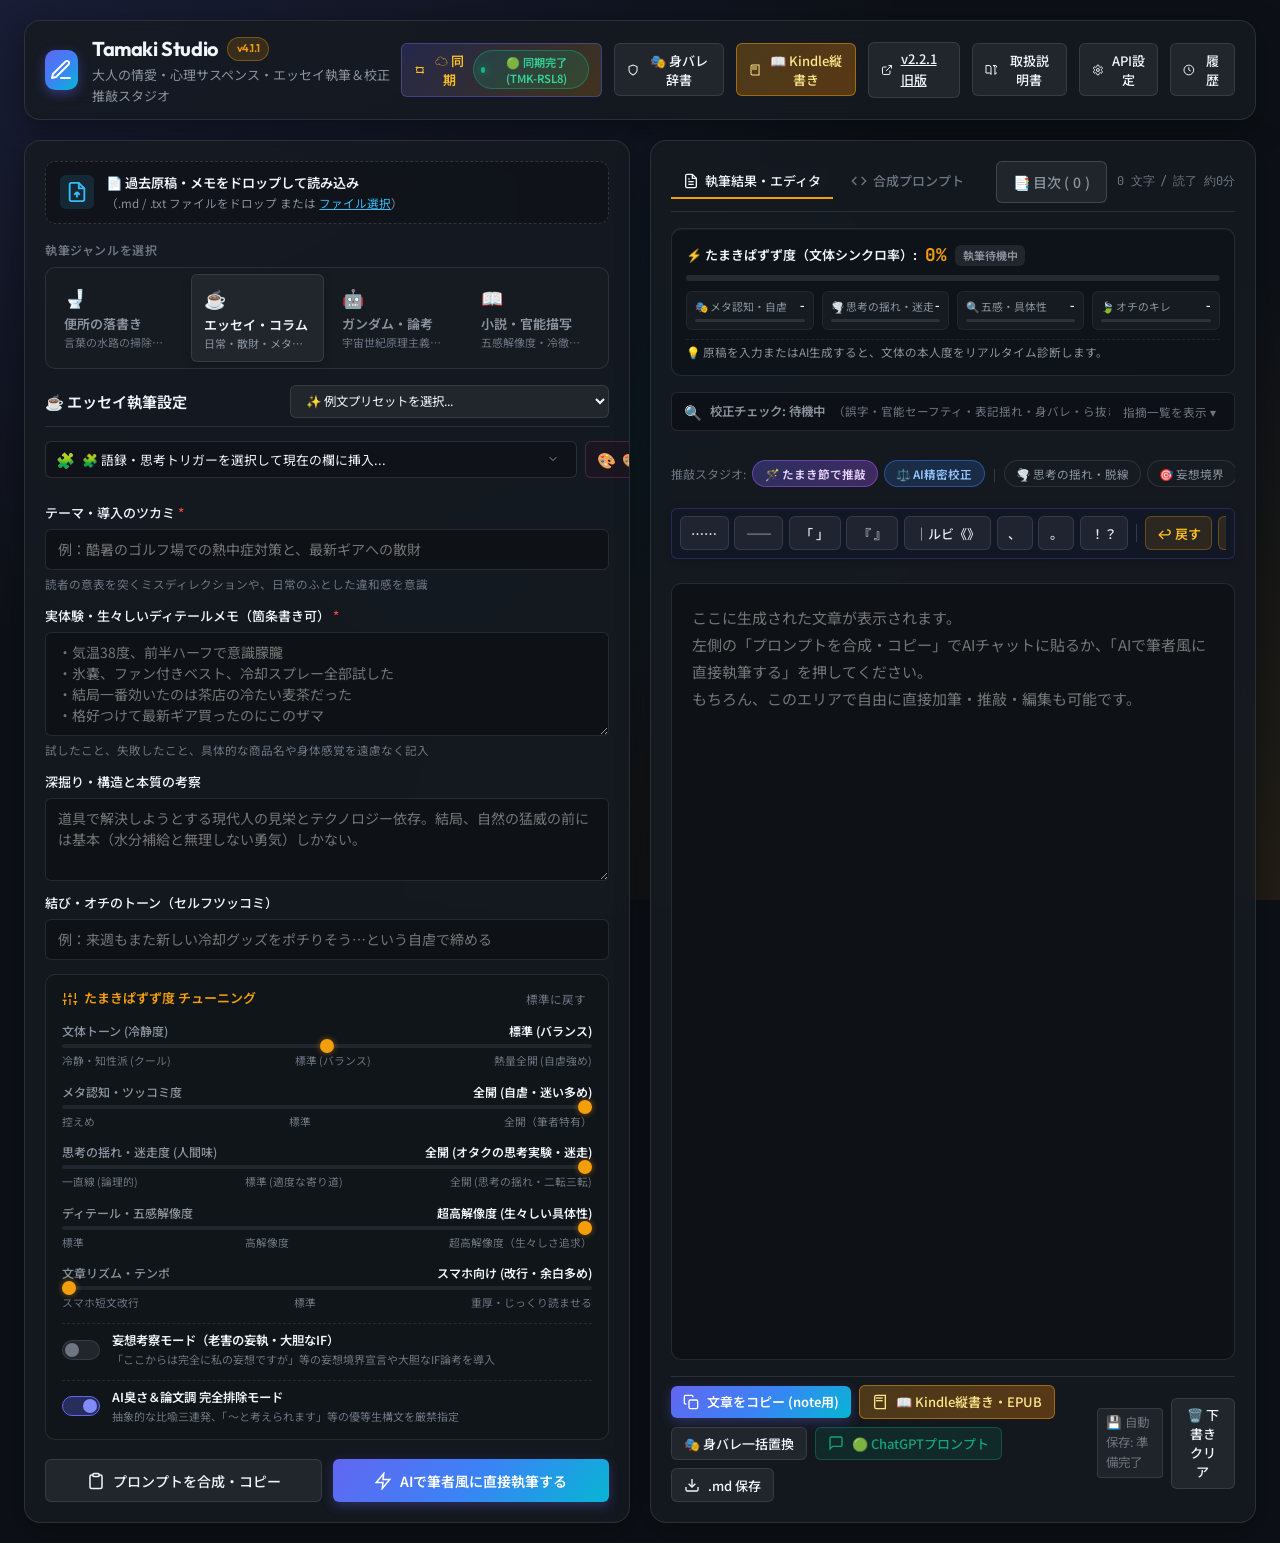
==== commit 9b99f485: "feat: Tamaki Studio v4.1.1 iPhone 14 Pro最適化（ボトムナビ刷新・クイック執筆アシストバー・ボトムシートモーダル・Zenモード）" ====
--- a/index.html
+++ b/index.html
@@ -2,9 +2,9 @@
 <html lang="ja">
 <head>
   <meta charset="UTF-8">
-  <meta name="viewport" content="width=device-width, initial-scale=1.0, maximum-scale=1.0, user-scalable=no, viewport-fit=cover">
+  <meta name="viewport" content="width=device-width, initial-scale=1.0, maximum-scale=1.0, user-scalable=no, viewport-fit=cover, interactive-widget=resizes-content">
   <meta name="robots" content="noindex, nofollow">
-  <title>Tamaki Studio v4.1.0 | たまきぱずず＆あずますくね専属 執筆工房</title>
+  <title>Tamaki Studio v4.1.1 | たまきぱずず＆あずますくね専属 執筆工房</title>
   <meta name="description" content="たまきぱずず氏特有の文体およびあずますくね風『日常の静寂と秘められた微熱』・大人の情愛・心理サスペンスを完全再現・支援する専用執筆工房">
   
   <!-- iPhone / PWA Mobile App Support -->
@@ -18,7 +18,7 @@
   <link rel="preconnect" href="https://fonts.googleapis.com">
   <link rel="preconnect" href="https://fonts.gstatic.com" crossorigin>
   <link href="https://fonts.googleapis.com/css2?family=Inter:wght@300;400;500;600;700&family=Noto+Sans+JP:wght@300;400;500;700&family=Outfit:wght@400;600;700&family=JetBrains+Mono:wght@400;500&family=Shippori+Mincho:wght@400;600;700&display=swap" rel="stylesheet">
-  <link rel="stylesheet" href="styles.css?v=4.1.0">
+  <link rel="stylesheet" href="styles.css?v=4.1.1">
 </head>
 <body>
   <div class="app-container">
@@ -32,7 +32,7 @@
           </svg>
         </div>
         <div class="brand-text">
-          <h1>Tamaki Studio <span class="badge badge-pulse">v4.1.0</span></h1>
+          <h1>Tamaki Studio <span class="badge badge-pulse">v4.1.1</span></h1>
           <p class="subtitle">大人の情愛・心理サスペンス・エッセイ執筆＆校正推敲スタジオ</p>
         </div>
       </div>
@@ -602,6 +602,24 @@
           <button class="rewrite-chip" data-action="clean-ai">✨ 脱論文化</button>
         </div>
 
+        <!-- iPhone & Mobile Quick Writing Assist Bar (v4.1.1) -->
+        <div class="quick-assist-bar" id="quick-assist-bar">
+          <div class="assist-scroll-track">
+            <button type="button" class="assist-btn" data-insert="……" title="三点リーダー">……</button>
+            <button type="button" class="assist-btn" data-insert="――" title="ダッシュ">――</button>
+            <button type="button" class="assist-btn" data-wrap="「" data-wrap-end="」" title="かぎ括弧">「 」</button>
+            <button type="button" class="assist-btn" data-wrap="『" data-wrap-end="』" title="二重かぎ括弧">『 』</button>
+            <button type="button" class="assist-btn" data-wrap="｜" data-wrap-end="《》" title="小説ルビ記法">｜ルビ《》</button>
+            <button type="button" class="assist-btn" data-insert="、" title="読点">、</button>
+            <button type="button" class="assist-btn" data-insert="。" title="句点">。</button>
+            <button type="button" class="assist-btn" data-insert="！？" title="感嘆符疑問符">！？</button>
+            <span class="assist-divider"></span>
+            <button type="button" class="assist-btn assist-action" id="btn-quick-undo" title="直前の入力を元に戻す">↩ 戻す</button>
+            <button type="button" class="assist-btn assist-action" id="btn-quick-copy" title="全文章をコピー">📋 コピー</button>
+            <button type="button" class="assist-btn assist-action" id="btn-quick-zen" title="iPhone集中執筆モード切り替え">🔲 集中</button>
+          </div>
+        </div>
+
         <!-- Editor Area with Outline Drawer -->
         <div class="editor-wrapper">
           <!-- Text Area for Editing -->
@@ -664,6 +682,7 @@
     <!-- Modal: API Settings -->
     <div id="modal-api-settings" class="modal-backdrop hidden">
       <div class="modal-card">
+        <div class="modal-drag-handle"></div>
         <div class="modal-header">
           <h3>⚡ API連携設定</h3>
           <button class="modal-close" id="btn-close-api-modal">&times;</button>
@@ -707,6 +726,7 @@
     <!-- Modal: History -->
     <div id="modal-history" class="modal-backdrop hidden">
       <div class="modal-card modal-lg">
+        <div class="modal-drag-handle"></div>
         <div class="modal-header">
           <h3>🕒 執筆・生成履歴</h3>
           <button class="modal-close" id="btn-close-history-modal">&times;</button>
@@ -725,13 +745,14 @@
     <!-- Modal: Guide / Walkthrough -->
     <div id="modal-guide" class="modal-backdrop hidden">
       <div class="modal-card modal-lg">
+        <div class="modal-drag-handle"></div>
         <div class="modal-header">
-          <h3>📖 Tamaki Studio v4.1.0 完全取扱説明書</h3>
+          <h3>📖 Tamaki Studio v4.1.1 完全取扱説明書</h3>
           <button class="modal-close" id="btn-close-guide-modal">&times;</button>
         </div>
         <div class="modal-body">
           <div class="guide-content" style="font-size: 0.875rem; line-height: 1.7; color: var(--text-primary);">
-            <h4 style="color: var(--text-accent); margin-bottom: 0.5rem;">🔥 v4.1.0 創作コックピット新機能</h4>
+            <h4 style="color: var(--text-accent); margin-bottom: 0.5rem;">🔥 v4.1.1 iPhone 14 Pro 最適化＆創作新機能</h4>
             <ul style="padding-left: 1.25rem; margin-bottom: 0.75rem; display: flex; flex-direction: column; gap: 0.4rem; color: var(--text-secondary);">
               <li><strong style="color: var(--text-primary);">🗝️ 『鍵』式・独白交代（デュアル・モノローグ）モード</strong>: 谷崎潤一郎『鍵』にインスパイアされた、男性視点（俺）と女性視点（保江）の心理・企みを2列並列で書き分け、交互に織り成す専用執筆機能。</li>
               <li><strong style="color: var(--text-primary);">🛡️ 官能セーフティ・表現リスク事前検知＆文学的言い換え</strong>: 露骨・過激な単語をローカル検知し、「微熱を帯びた皮膚」「衣擦れの音」など五感・心理描写へワンタップで文学的に昇華。</li>
@@ -767,6 +788,7 @@
     <!-- Modal: Mac ↔ iPhone Cross-Device Sync (Tamaki Sync 3.0) -->
     <div id="modal-mobile-sync" class="modal-backdrop hidden">
       <div class="modal-card modal-card-large">
+        <div class="modal-drag-handle"></div>
         <div class="modal-header">
           <h3>☁️ Mac ↔ iPhone クロスデバイス連続作業同期 (Tamaki Sync 3.0)</h3>
           <button class="modal-close" id="btn-close-mobile-modal">&times;</button>
@@ -907,6 +929,7 @@
     <!-- Modal: Polish Diff & Refinement Studio (v4.0 Core Feature) -->
     <div id="modal-polish-diff" class="modal-backdrop hidden">
       <div class="modal-card modal-card-lg">
+        <div class="modal-drag-handle"></div>
         <div class="modal-header">
           <div class="modal-header-title" style="display: flex; align-items: center; gap: 8px;">
             <span style="font-size: 1.3rem;">🪄</span>
@@ -950,6 +973,7 @@
     <!-- Modal: Privacy Dictionary Management (v4.1 New Feature) -->
     <div id="modal-privacy-dict" class="modal-backdrop hidden">
       <div class="modal-card modal-card-lg">
+        <div class="modal-drag-handle"></div>
         <div class="modal-header">
           <div style="display: flex; align-items: center; gap: 8px;">
             <span style="font-size: 1.3rem;">🎭</span>
@@ -1008,6 +1032,7 @@
     <!-- Modal: Kindle (KDP) Vertical & EPUB Export Studio (v4.1 New Feature) -->
     <div id="modal-kdp-export" class="modal-backdrop hidden">
       <div class="modal-card modal-card-xl">
+        <div class="modal-drag-handle"></div>
         <div class="modal-header">
           <div style="display: flex; align-items: center; gap: 8px;">
             <span style="font-size: 1.3rem;">📖</span>
@@ -1080,6 +1105,6 @@
   <div id="toast-message" class="toast hidden">コピーしました！</div>
 
   <script src="qrcode.min.js"></script>
-  <script src="app.js?v=4.1.0"></script>
+  <script src="app.js?v=4.1.1"></script>
 </body>
 </html>
--- a/styles.css
+++ b/styles.css
@@ -59,6 +59,7 @@
   color: var(--text-primary);
   line-height: 1.6;
   min-height: 100vh;
+  min-height: 100dvh;
   -webkit-font-smoothing: antialiased;
   background-image: 
     radial-gradient(at 0% 0%, rgba(99, 102, 241, 0.14) 0px, transparent 50%),
@@ -75,6 +76,7 @@
   display: flex;
   flex-direction: column;
   min-height: 100vh;
+  min-height: 100dvh;
   gap: 1.25rem;
 }
 
@@ -1606,53 +1608,137 @@
   bottom: 0;
   left: 0;
   right: 0;
-  height: calc(3.8rem + env(safe-area-inset-bottom, 0px));
+  height: calc(3.6rem + env(safe-area-inset-bottom, 0px));
   padding-bottom: env(safe-area-inset-bottom, 0px);
-  background: rgba(13, 17, 23, 0.92);
-  backdrop-filter: blur(16px);
-  -webkit-backdrop-filter: blur(16px);
-  border-top: 1px solid var(--border-subtle);
+  background: rgba(13, 17, 23, 0.94);
+  backdrop-filter: blur(20px);
+  -webkit-backdrop-filter: blur(20px);
+  border-top: 1px solid rgba(255, 255, 255, 0.08);
   z-index: 900;
-  grid-template-columns: 1fr 1fr;
-  gap: 0.5rem;
-  padding-left: 1rem;
-  padding-right: 1rem;
-  align-items: center;
-  box-shadow: 0 -4px 20px rgba(0, 0, 0, 0.4);
+  grid-template-columns: repeat(3, 1fr);
+  gap: 0.35rem;
+  padding-left: 0.6rem;
+  padding-right: 0.6rem;
+  align-items: center;
+  box-shadow: 0 -4px 24px rgba(0, 0, 0, 0.5);
 }
 
 .mobile-nav-btn {
   display: flex;
   align-items: center;
   justify-content: center;
-  gap: 0.5rem;
-  height: 2.75rem;
+  gap: 0.35rem;
+  height: 2.65rem;
   background: transparent;
   border: 1px solid transparent;
   border-radius: var(--radius-md);
   color: var(--text-secondary);
-  font-size: 0.875rem;
+  font-size: 0.8125rem;
   font-weight: 600;
   cursor: pointer;
   transition: all var(--transition-fast);
   position: relative;
   -webkit-tap-highlight-color: transparent;
+  user-select: none;
+  -webkit-user-select: none;
+}
+
+.mobile-nav-btn:active {
+  transform: scale(0.96);
 }
 
 .mobile-nav-btn.active {
-  background: var(--bg-tertiary);
+  background: rgba(245, 158, 11, 0.12);
   color: var(--accent-amber);
-  border-color: var(--border-subtle);
-  box-shadow: 0 2px 8px rgba(0, 0, 0, 0.3);
+  border-color: rgba(245, 158, 11, 0.3);
+  box-shadow: 0 2px 8px rgba(0, 0, 0, 0.25);
 }
 
 .mob-sync-pill {
-  font-size: 0.7rem;
-  background: var(--accent-indigo);
+  font-size: 0.65rem;
+  background: var(--brand-gradient);
   color: #fff;
-  padding: 0.1rem 0.4rem;
+  padding: 0.1rem 0.35rem;
   border-radius: 999px;
   font-weight: 700;
+}
+
+/* Quick Writing Assist Bar (iPhone & Mobile Writing Optimization) */
+.quick-assist-bar {
+  background: rgba(18, 24, 38, 0.95);
+  border: 1px solid rgba(99, 102, 241, 0.25);
+  border-radius: var(--radius-sm);
+  padding: 0.35rem 0.5rem;
+  margin-bottom: 0.5rem;
+  box-shadow: 0 2px 8px rgba(0, 0, 0, 0.2);
+  backdrop-filter: blur(12px);
+  -webkit-backdrop-filter: blur(12px);
+}
+
+.assist-scroll-track {
+  display: flex;
+  align-items: center;
+  gap: 0.35rem;
+  overflow-x: auto;
+  -webkit-overflow-scrolling: touch;
+  scrollbar-width: none;
+  padding: 2px 0;
+}
+.assist-scroll-track::-webkit-scrollbar {
+  display: none;
+}
+
+.assist-btn {
+  display: inline-flex;
+  align-items: center;
+  justify-content: center;
+  padding: 0.35rem 0.65rem;
+  background: rgba(255, 255, 255, 0.06);
+  border: 1px solid rgba(255, 255, 255, 0.1);
+  border-radius: 6px;
+  color: #e2e8f0;
+  font-size: 0.8125rem;
+  font-family: inherit;
+  font-weight: 500;
+  cursor: pointer;
+  white-space: nowrap;
+  user-select: none;
+  -webkit-user-select: none;
+  -webkit-tap-highlight-color: transparent;
+  transition: all 0.15s ease;
+  flex-shrink: 0;
+  min-height: 34px;
+}
+
+.assist-btn:active {
+  background: rgba(99, 102, 241, 0.3);
+  transform: scale(0.95);
+  border-color: rgba(99, 102, 241, 0.6);
+}
+
+.assist-btn.assist-action {
+  background: rgba(245, 158, 11, 0.12);
+  border-color: rgba(245, 158, 11, 0.3);
+  color: #fbbf24;
+  font-weight: 600;
+}
+
+.assist-btn.assist-action:active {
+  background: rgba(245, 158, 11, 0.3);
+}
+
+.assist-divider {
+  display: inline-block;
+  width: 1px;
+  height: 18px;
+  background: rgba(255, 255, 255, 0.15);
+  margin: 0 0.15rem;
+  flex-shrink: 0;
+}
+
+/* Modal Drag Handle for iOS Bottom Sheet */
+.modal-drag-handle {
+  display: none;
 }
 
 /* QR Code Wrapper */
@@ -1674,7 +1760,7 @@
   }
 }
 
-/* iPhone & Mobile Optimized Styles (<= 768px) */
+/* iPhone 14 Pro & Mobile Optimized Styles (<= 768px, specifically 393px) */
 @media (max-width: 768px) {
   :root {
     --container-max: 100%;
@@ -1682,38 +1768,54 @@
 
   body {
     padding-top: env(safe-area-inset-top, 0px);
+    padding-left: env(safe-area-inset-left, 0px);
+    padding-right: env(safe-area-inset-right, 0px);
     -webkit-text-size-adjust: 100%;
+    overscroll-behavior-y: none;
   }
 
   .app-container {
-    padding: 0.65rem 0.75rem calc(4.5rem + env(safe-area-inset-bottom, 0px)) 0.75rem;
-    gap: 0.75rem;
+    padding: calc(0.4rem + env(safe-area-inset-top, 0px)) 0.65rem calc(4.2rem + env(safe-area-inset-bottom, 0px)) 0.65rem;
+    gap: 0.65rem;
   }
 
   .app-header {
     flex-wrap: wrap;
-    gap: 0.6rem;
-    padding-bottom: 0.6rem;
+    gap: 0.5rem;
+    padding: 0.6rem 0.75rem;
   }
 
   .brand-text h1 {
-    font-size: 1.15rem;
+    font-size: 1.1rem;
   }
 
   .brand-text .subtitle {
-    font-size: 0.7rem;
+    font-size: 0.68rem;
+    display: -webkit-box;
+    -webkit-line-clamp: 1;
+    -webkit-box-orient: vertical;
+    overflow: hidden;
   }
 
   .header-actions {
     width: 100%;
     justify-content: flex-start;
     overflow-x: auto;
-    padding-bottom: 0.25rem;
+    padding-bottom: 0.15rem;
     -webkit-overflow-scrolling: touch;
-  }
-
-  .header-actions button {
+    scrollbar-width: none;
+    gap: 0.35rem;
+  }
+  .header-actions::-webkit-scrollbar {
+    display: none;
+  }
+
+  .header-actions button,
+  .header-actions a {
     flex-shrink: 0;
+    padding: 0.3rem 0.55rem;
+    font-size: 0.75rem;
+    min-height: 36px;
   }
 
   /* Prevent iOS Safari Form Zoom: Enforce 16px font */
@@ -1724,23 +1826,26 @@
     font-size: 16px !important;
   }
 
-  /* Slider Touch Target Optimization */
+  /* Slider Touch Target Optimization (44px HIG Rule) */
   input[type="range"] {
-    height: 36px;
+    height: 40px;
     cursor: pointer;
   }
 
   input[type="range"]::-webkit-slider-thumb {
-    width: 26px;
-    height: 26px;
-  }
-
-  /* Display Mobile Navigation */
+    width: 28px;
+    height: 28px;
+    border-radius: 50%;
+    box-shadow: 0 2px 6px rgba(0, 0, 0, 0.4);
+  }
+
+  /* Display Mobile Bottom Navigation */
   .mobile-bottom-nav {
     display: grid;
   }
 
   /* Switchable panels on mobile */
+  body.mobile-view-input .output-panel,
   body.mobile-view-input .editor-panel {
     display: none !important;
   }
@@ -1749,42 +1854,146 @@
     display: none !important;
   }
 
-  /* Editor height on mobile */
+  /* Editor height on mobile (iPhone 14 Pro 852px Viewport) */
   .editor-wrapper {
-    min-height: 360px;
+    min-height: calc(100dvh - 270px);
+    min-height: calc(100vh - 270px);
   }
 
   .editor-textarea {
-    min-height: 360px;
-  }
-
-  /* Modal fullscreen on small phones */
-  .modal-card {
-    max-width: 95vw;
-    max-height: 90vh;
-  }
-
-  .modal-card.modal-lg {
-    max-width: 95vw;
+    min-height: calc(100dvh - 270px);
+    min-height: calc(100vh - 270px);
+    font-size: 16px !important;
+    line-height: 1.85;
+  }
+
+  /* iOS Native Style Bottom Sheet Modals */
+  .modal-backdrop {
+    align-items: flex-end !important;
+    padding: 0 !important;
+    backdrop-filter: blur(8px);
+    -webkit-backdrop-filter: blur(8px);
+  }
+
+  .modal-drag-handle {
+    display: block;
+    width: 38px;
+    height: 5px;
+    border-radius: 999px;
+    background: rgba(255, 255, 255, 0.28);
+    margin: 8px auto 4px auto;
+    flex-shrink: 0;
+  }
+
+  .modal-card,
+  .modal-card.modal-lg,
+  .modal-card-lg,
+  .modal-card-large,
+  .modal-card-xl {
+    width: 100% !important;
+    max-width: 100% !important;
+    max-height: 88dvh !important;
+    max-height: 88vh !important;
+    border-radius: 22px 22px 0 0 !important;
+    border-bottom: none !important;
+    border-left: none !important;
+    border-right: none !important;
+    margin: 0 !important;
+    padding-bottom: calc(1rem + env(safe-area-inset-bottom, 16px)) !important;
+    animation: slideUpSheet 0.26s cubic-bezier(0.16, 1, 0.3, 1) !important;
+    box-shadow: 0 -10px 40px rgba(0, 0, 0, 0.6) !important;
+  }
+
+  @keyframes slideUpSheet {
+    from {
+      transform: translateY(100%);
+    }
+    to {
+      transform: translateY(0);
+    }
+  }
+
+  .modal-header {
+    padding: 0.75rem 1.1rem;
   }
 
   .modal-body {
-    max-height: 70vh;
-    padding: 1rem;
+    max-height: calc(88dvh - 130px) !important;
+    max-height: calc(88vh - 130px) !important;
+    padding: 0.85rem 1.1rem;
+    overflow-y: auto;
+    -webkit-overflow-scrolling: touch;
+  }
+
+  .modal-footer {
+    padding: 0.75rem 1.1rem;
   }
 
   /* Horizontal chips scroll on mobile */
   .phrase-palette,
-  .rewrite-chips {
+  .rewrite-chips,
+  .quick-rewrite-bar {
     -webkit-overflow-scrolling: touch;
     scroll-behavior: smooth;
-    padding-bottom: 0.5rem;
+    padding-bottom: 0.35rem;
   }
 
   .rewrite-chip,
   .palette-chip {
-    padding: 0.4rem 0.65rem;
+    padding: 0.35rem 0.6rem;
     font-size: 0.75rem;
+    min-height: 34px;
+  }
+
+  /* Kindle KDP Modal on iPhone 14 Pro */
+  .modal-card-xl {
+    height: 88dvh !important;
+    height: 88vh !important;
+  }
+
+  .kdp-config-bar {
+    gap: 0.5rem;
+    padding-bottom: 0.5rem;
+  }
+
+  .kdp-meta-inputs {
+    flex-direction: column;
+    min-width: 100%;
+    gap: 0.4rem;
+  }
+
+  .kdp-preview-viewport {
+    padding: 1rem 1.25rem;
+  }
+
+  .kdp-vertical-viewer {
+    font-size: 1rem;
+    line-height: 2;
+  }
+
+  /* iPhone Zen Mode (Concentration Writing) */
+  body.zen-focus-mode .app-header,
+  body.zen-focus-mode .input-panel,
+  body.zen-focus-mode .output-tabs,
+  body.zen-focus-mode .synchro-meter-card,
+  body.zen-focus-mode .fact-check-banner,
+  body.zen-focus-mode .alert-banner,
+  body.zen-focus-mode .proofread-inspector,
+  body.zen-focus-mode .quick-rewrite-bar,
+  body.zen-focus-mode .mobile-bottom-nav {
+    display: none !important;
+  }
+
+  body.zen-focus-mode .app-container {
+    padding: calc(0.5rem + env(safe-area-inset-top, 0px)) 0.65rem calc(0.5rem + env(safe-area-inset-bottom, 0px)) 0.65rem !important;
+  }
+
+  body.zen-focus-mode .editor-wrapper,
+  body.zen-focus-mode .editor-textarea {
+    min-height: calc(100dvh - 90px) !important;
+    min-height: calc(100vh - 90px) !important;
+    font-size: 1.05rem !important;
+    line-height: 1.9 !important;
   }
 }
 
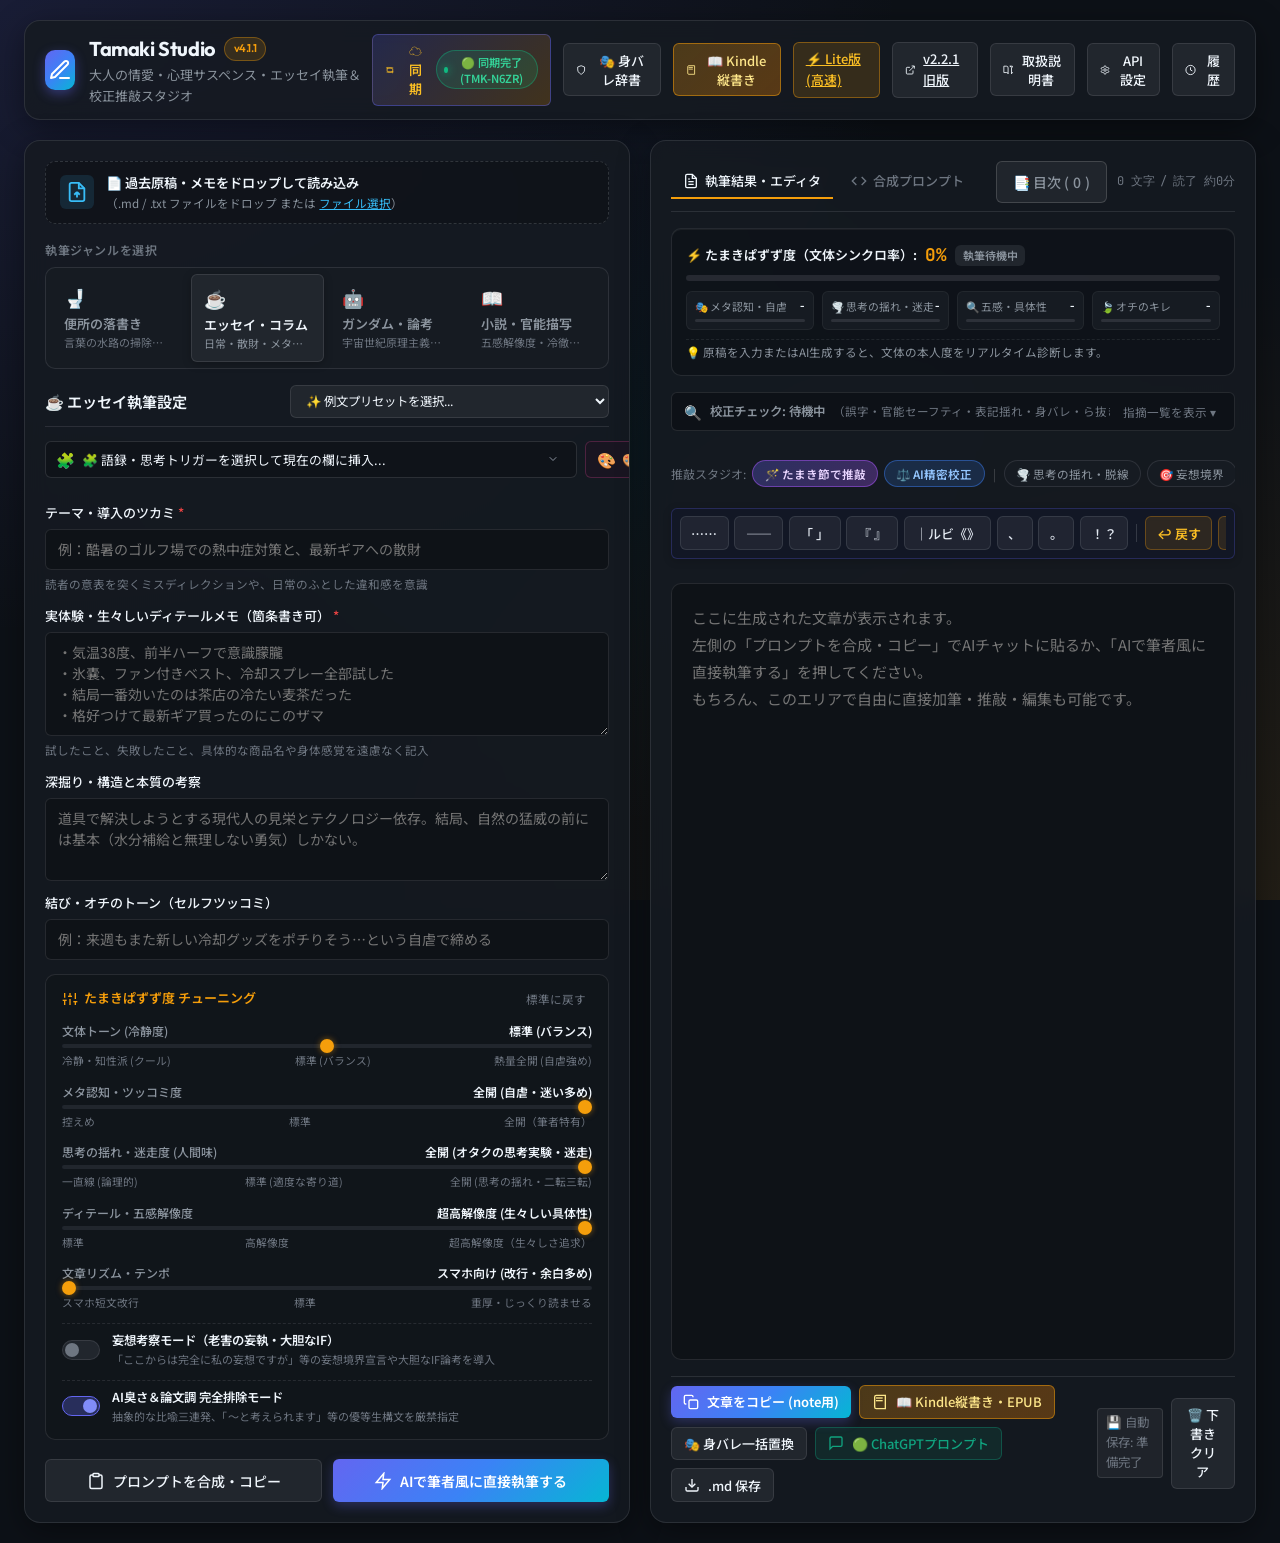
==== commit 9b02d926: "feat: add Tamaki Studio-Lite v1.0.0" ====
--- a/index.html
+++ b/index.html
@@ -50,6 +50,9 @@
           <svg width="16" height="16" viewBox="0 0 24 24" fill="none" stroke="currentColor" stroke-width="2"><path d="M4 19.5v-15A2.5 2.5 0 0 1 6.5 2H20v20H6.5a2.5 2.5 0 0 1-2.5-2.5Z"/><path d="M6 6h10"/><path d="M6 10h10"/></svg>
           <span>📖 Kindle縦書き</span>
         </button>
+        <a href="./lite/index.html" class="btn-secondary btn-sm" style="background: rgba(245, 158, 11, 0.15); border-color: rgba(245, 158, 11, 0.4); color: #fbbf24;" title="超軽量高速版 Tamaki Studio-Lite を開く">
+          <span>⚡ Lite版(高速)</span>
+        </a>
         <a href="./v2.2.1/index.html" target="_blank" id="btn-v221" class="btn-secondary btn-sm" title="旧バージョン v2.2.1 Pro を開く">
           <svg width="16" height="16" viewBox="0 0 24 24" fill="none" stroke="currentColor" stroke-width="2"><path d="M18 13v6a2 2 0 0 1-2 2H5a2 2 0 0 1-2-2V8a2 2 0 0 1 2-2h6"></path><polyline points="15 3 21 3 21 9"></polyline><line x1="10" y1="14" x2="21" y2="3"></line></svg>
           <span>v2.2.1旧版</span>
